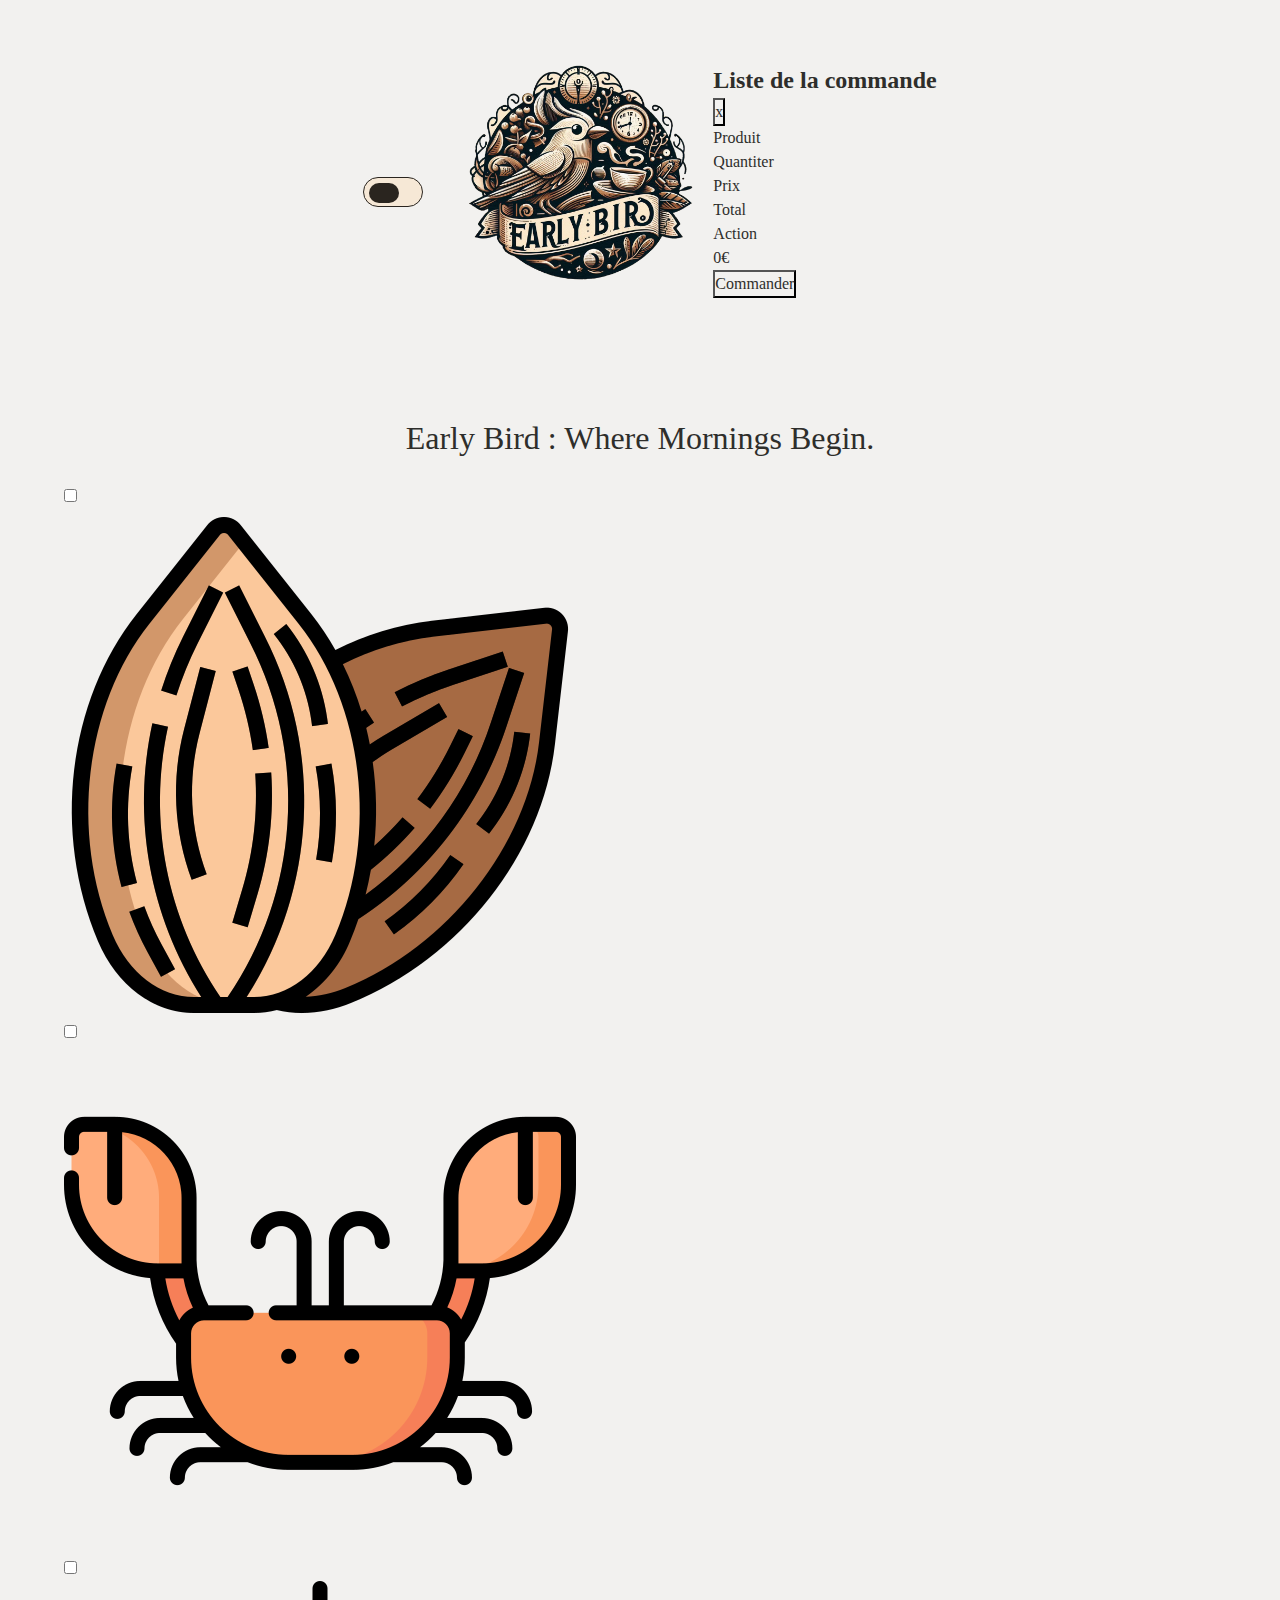
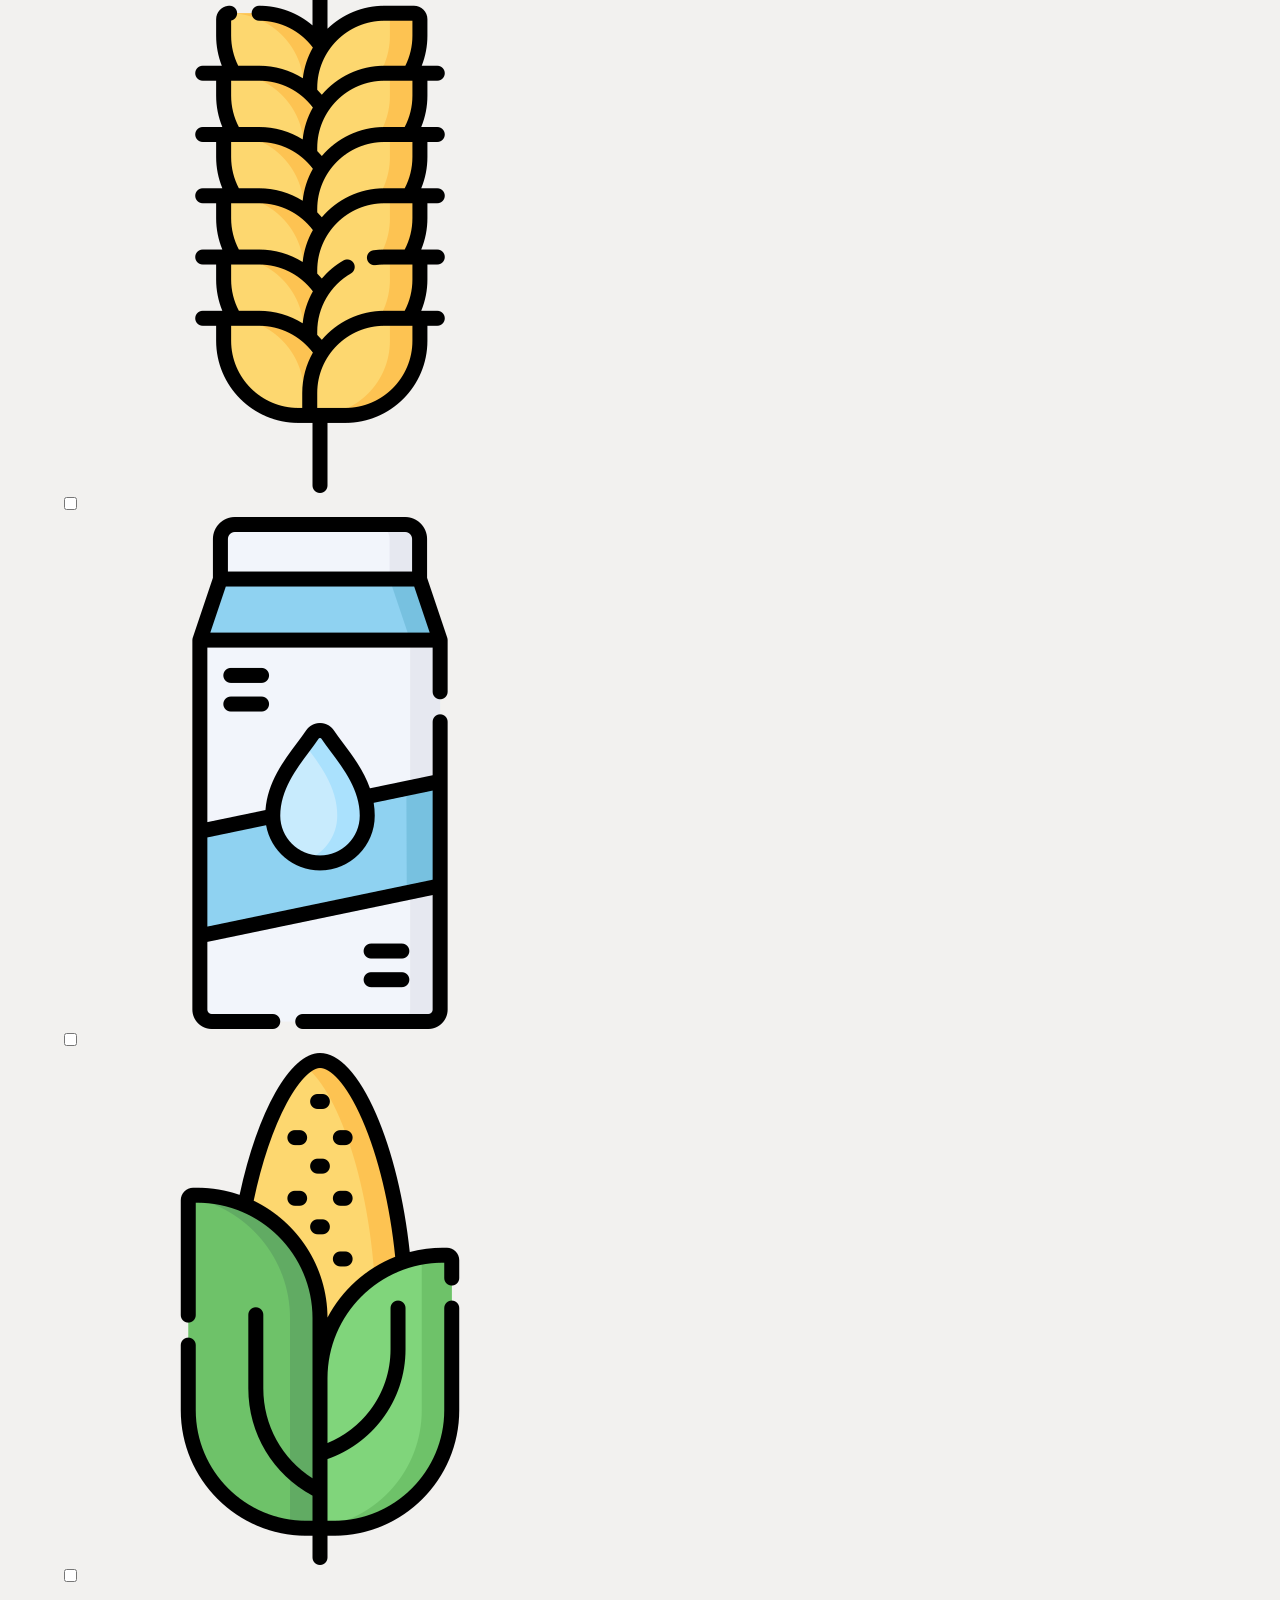
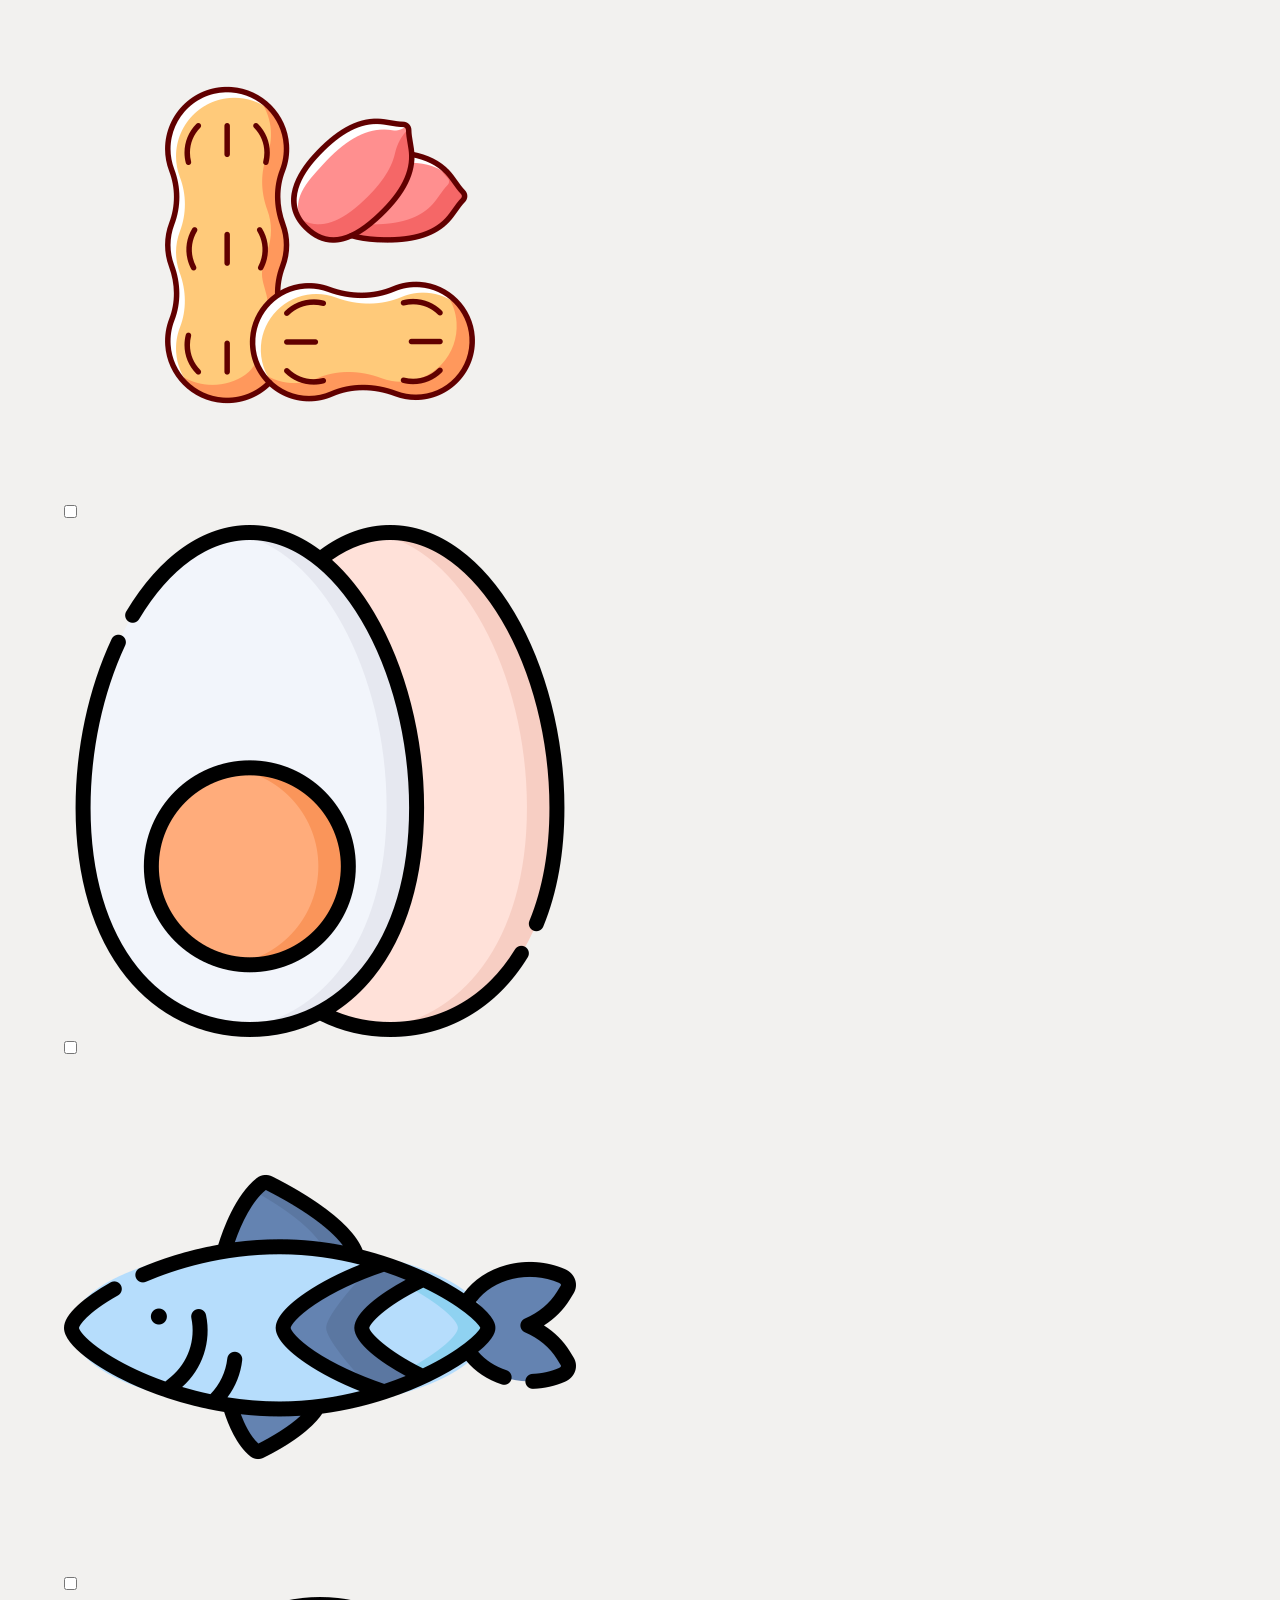
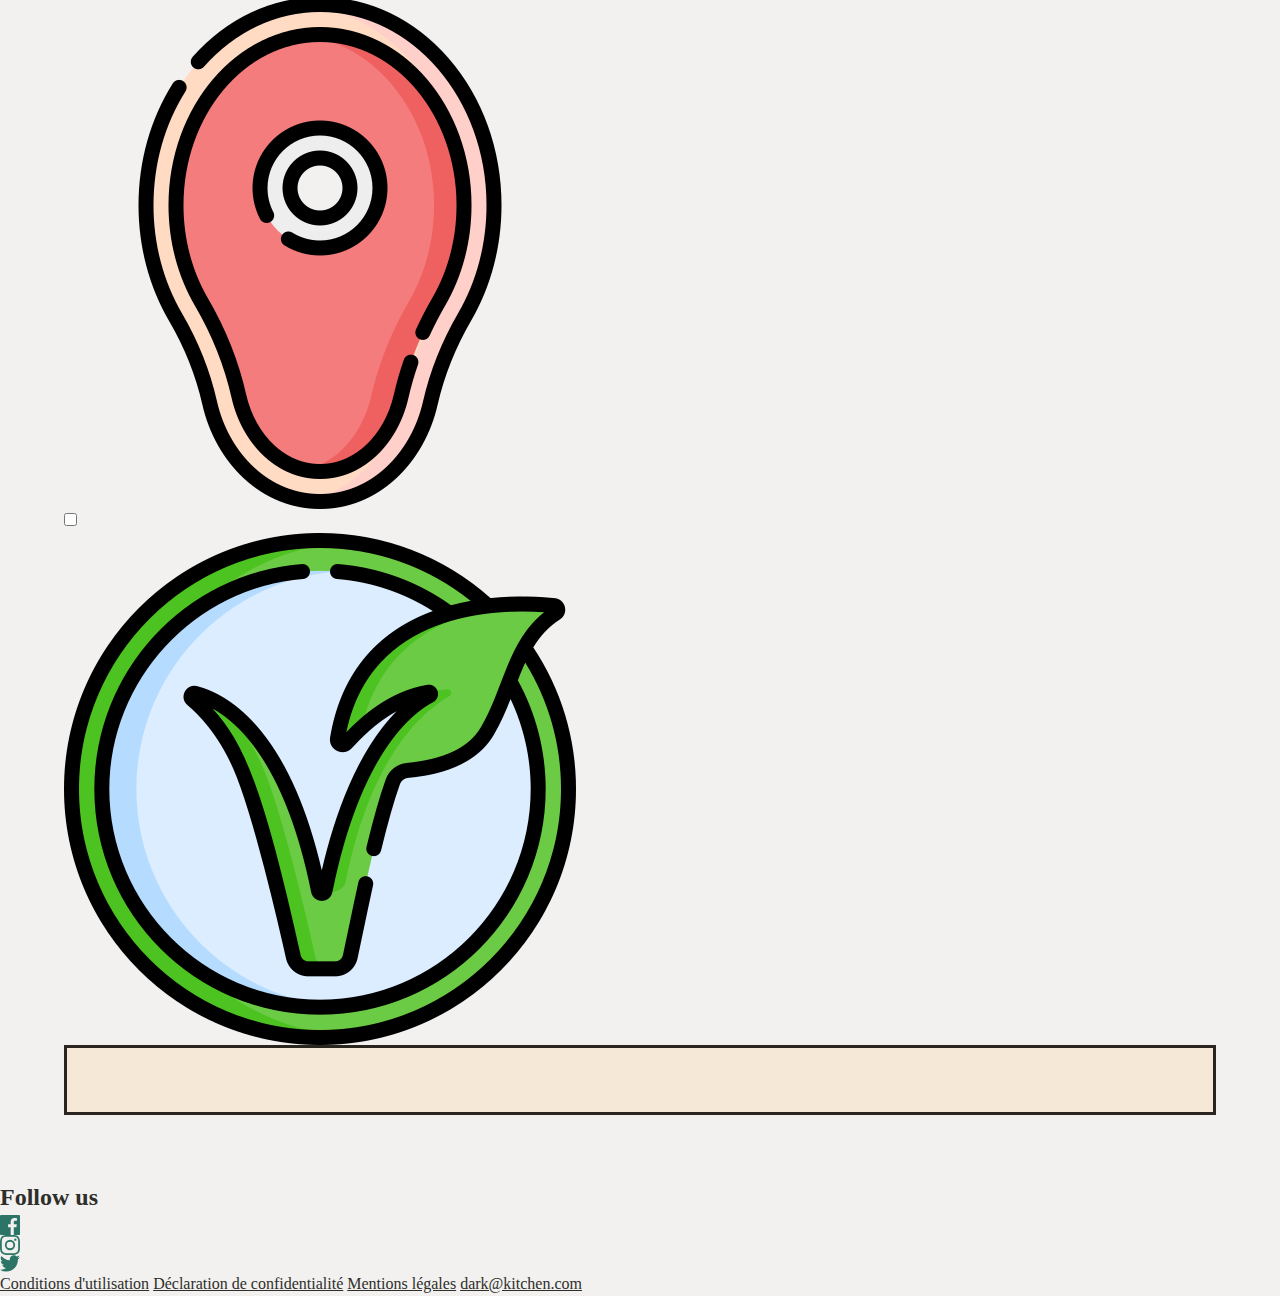
==== index.html @ 713ad01c "correction label" ====
<!DOCTYPE html>
<html>
<head>
    <meta charset="UTF-8" />
    <meta name="viewport" content="width=device-width, initial-scale=1.0">
    <link rel="stylesheet" href="assets/style.css">
    <link rel="stylesheet" href="switch.css">
    <title>Early Bird - Where Mornings Begin.</title>
</head>
<body>
    <header class="mode">
        <section>
            <input type="checkbox" id="switchMode" />
            <label for="switchMode"></label>
        </section>
        <img src="assets/pictures/header.png" alt="logo" class="logo mode">

        <nav class="mode">

        </nav>
        <div class="mode" id="shoppingcart">
            <!-- the DOM is here-->
        </div>
    </header>
    <main class="mode">
        <h1>Early Bird : Where Mornings Begin.</h1><!--définir où le placer-->
        <div class="mode" id="filters">
            <input type="checkbox" class="filter" id="1">
            <label for="1"><img src="assets/pictures/allergen/amande.png" alt=""></label>
            <input type="checkbox" class="filter" id="2">
            <label for="2"><img src="assets/pictures/allergen/crabe.png" alt=""></label>
            <input type="checkbox" class="filter" id="3">
            <label for="3"><img src="assets/pictures/allergen/du-ble.png" alt=""></label>
            <input type="checkbox" class="filter" id="4">
            <label for="4"><img src="assets/pictures/allergen/lait.png" alt=""></label>
            <input type="checkbox" class="filter" id="5">
            <label for="5"><img src="assets/pictures/allergen/mais.png" alt=""></label>
            <input type="checkbox" class="filter" id="6">
            <label for="6"><img src="assets/pictures/allergen/noyau.png" alt=""></label>
            <input type="checkbox" class="filter" id="7">
            <label for="7"><img src="assets/pictures/allergen/oeuf.png" alt=""></label>
            <input type="checkbox" class="filter" id="8">
            <label for="8"><img src="assets/pictures/allergen/poisson.png" alt=""></label>
            <input type="checkbox" class="filter" id="9">
            <label for="9"><img src="assets/pictures/eating/du-boeuf.png" alt=""></label>
            <input type="checkbox" class="filter" id="10">
            <label for="10"><img src="assets/pictures/eating/vegetarien.png" alt=""></label>
        </div>
        <section class="mode" id="cards">
            <!-- the DOM is here-->
        </section>
    </main>
    <footer class="mode">
        <div class="mode followus">
            <h2>Follow us</h2>
            <img src="assets/pictures/icons/icon-facebook.svg" class="mode" alt="icon-facebook">
            <img src="assets/pictures/icons/icon-instagram.svg" class="mode" alt="icon-instagram">
            <img src="assets/pictures/icons/icon-twitter.svg" class="mode" alt="icon-twitter">
        </div>
        <div class="mode legal">
            <a href="#" class="mode">Conditions d'utilisation</a>
            <a href="#" class="mode">Déclaration de confidentialité</a>
            <a href="#" class="mode">Mentions légales</a>
            <a href="#" class="mode">dark@kitchen.com</a>
        </div>
        
    </footer>
    <script src="assets/script/script.js"></script>
</body>
</html>
---- assets/style.css ----
@charset "UTF-8";
body .Light {
  background-color: #F2F1EF;
  color: #2e2e2b;
}

body .Dark {
  background-color: #2e2e2b;
  color: #F2F1EF;
}

/*
  1. Use a more-intuitive box-sizing model.
*/
*, *::before, *::after {
  box-sizing: border-box;
}

/*
  2. Remove default margin
*/
* {
  margin: 0;
}

/*
  Typographic tweaks!
  3. Add accessible line-height
  4. Improve text rendering
*/
body {
  line-height: 1.5;
  -webkit-font-smoothing: antialiased;
}

/*
  5. Improve media defaults
*/
img, picture, video, canvas, svg {
  display: block;
  max-width: 100%;
}

/*
  6. Remove built-in form typography styles
*/
input, button, textarea, select {
  font: inherit;
}

/*
  7. Avoid text overflows
*/
p, h1, h2, h3, h4, h5, h6 {
  overflow-wrap: break-word;
}

/*
  8. Create a root stacking context
*/
#root, #__next {
  isolation: isolate;
}

body {
  width: 100vw;
  display: flex;
  flex-direction: column;
}
@media only screen and (max-width: 600px) {
  body {
    grid-template-columns: 1fr;
  }
}
@media only screen and (min-width: 600px) {
  body {
    grid-template-columns: 1fr 1fr;
  }
}
body header {
  height: 40vh;
  display: flex;
  justify-content: center;
  align-items: center;
  padding: 5%;
}
body header .logo {
  height: 30vh;
}

main {
  padding: 5%;
}
main h1 {
  text-align: center;
  font-weight: 100;
  line-height: 1.8rem;
  margin-bottom: 2rem;
}
main #cards {
  padding: 2rem;
  display: flex;
  flex-direction: column;
  justify-content: center;
  align-items: center;
}
main #cards.Light {
  border: solid 3px #2a251f;
  background-color: #F6E8D6;
}
main #cards.Dark {
  border: solid 3px #F6E8D6;
  background-color: #2a251f;
}
main #cards .card {
  width: 20rem;
  height: 28.75rem;
  display: flex;
  margin-bottom: 5vh;
  flex-direction: column;
  border-radius: 10%;
  box-shadow: 0 0 10px rgba(0, 0, 0, 0.5);
}
main #cards .card .cardheader {
  border-radius: 10%;
}
main #cards .card .cardheader figure {
  width: 320px;
  height: 200px;
}
main #cards .card .cardheader figure img {
  width: 100%;
  height: 100%;
  -o-object-fit: cover;
     object-fit: cover;
  -o-object-position: center;
     object-position: center;
  border-top-left-radius: 10%;
  border-top-right-radius: 10%;
}
main #cards .card .cardmain {
  width: 100%;
  height: 40%;
  display: flex;
  flex-direction: column;
  justify-items: center;
  align-items: center;
  padding: 5%;
}
main #cards .card .cardmain .title {
  width: 80%;
  height: 40%;
  padding: 5px 0;
  font-size: 1.5rem;
}
main #cards .card .cardmain .allergen {
  width: 80%;
  padding: 5px 0;
  font-size: 1rem;
  display: flex;
  justify-content: space-around;
  align-items: center;
}
main #cards .card .cardmain .allergen img {
  height: 2rem;
}
main #cards .card .cardmain .diet {
  width: 80%;
  height: 45%;
  padding: 5px 0;
  font-size: 1rem;
}
main #cards .card .cardfooter {
  width: 100%;
  height: 10%;
  display: flex;
  flex-direction: row;
  justify-content: space-around;
  align-items: center;
}
main #cards .card .cardfooter button {
  padding: 0.5rem 5rem;
}
main #cards .card .cardfooter .price {
  font-size: 2rem;
}
main #cards .card .cardfooter .price:after {
  content: "€";
  margin-left: 0.5rem;
}/*# sourceMappingURL=style.css.map */
---- switch.css ----
* {
  margin: 0;
  padding: 0;
}

section {
  padding: 20px;
}
section input[type=checkbox] {
  height: 0;
  width: 0;
  visibility: hidden;
  border: 1px solid #c0c0c0;
}
section label {
  cursor: pointer;
  width: 60px;
  height: 30px;
  background-color: #F6E8D6;
  display: block;
  border-radius: 100px;
  position: relative;
  border: 1px solid #2a251f;
}
section label:after {
  content: "";
  position: absolute;
  top: 5px;
  left: 5px;
  width: 30px;
  height: 20px;
  background-color: #2a251f;
  border-radius: 90px;
  transition: 0.3s;
}
section input:checked + label {
  background-color: #2a251f;
  transition: background-color 0.8s;
}
section input:checked + label:after {
  left: calc(100% - 5px);
  transform: translateX(-100%);
  background-color: #F6E8D6;
  transition: background-color 0.8s;
}
section label:active:after {
  width: 50px;
}/*# sourceMappingURL=switch.css.map */
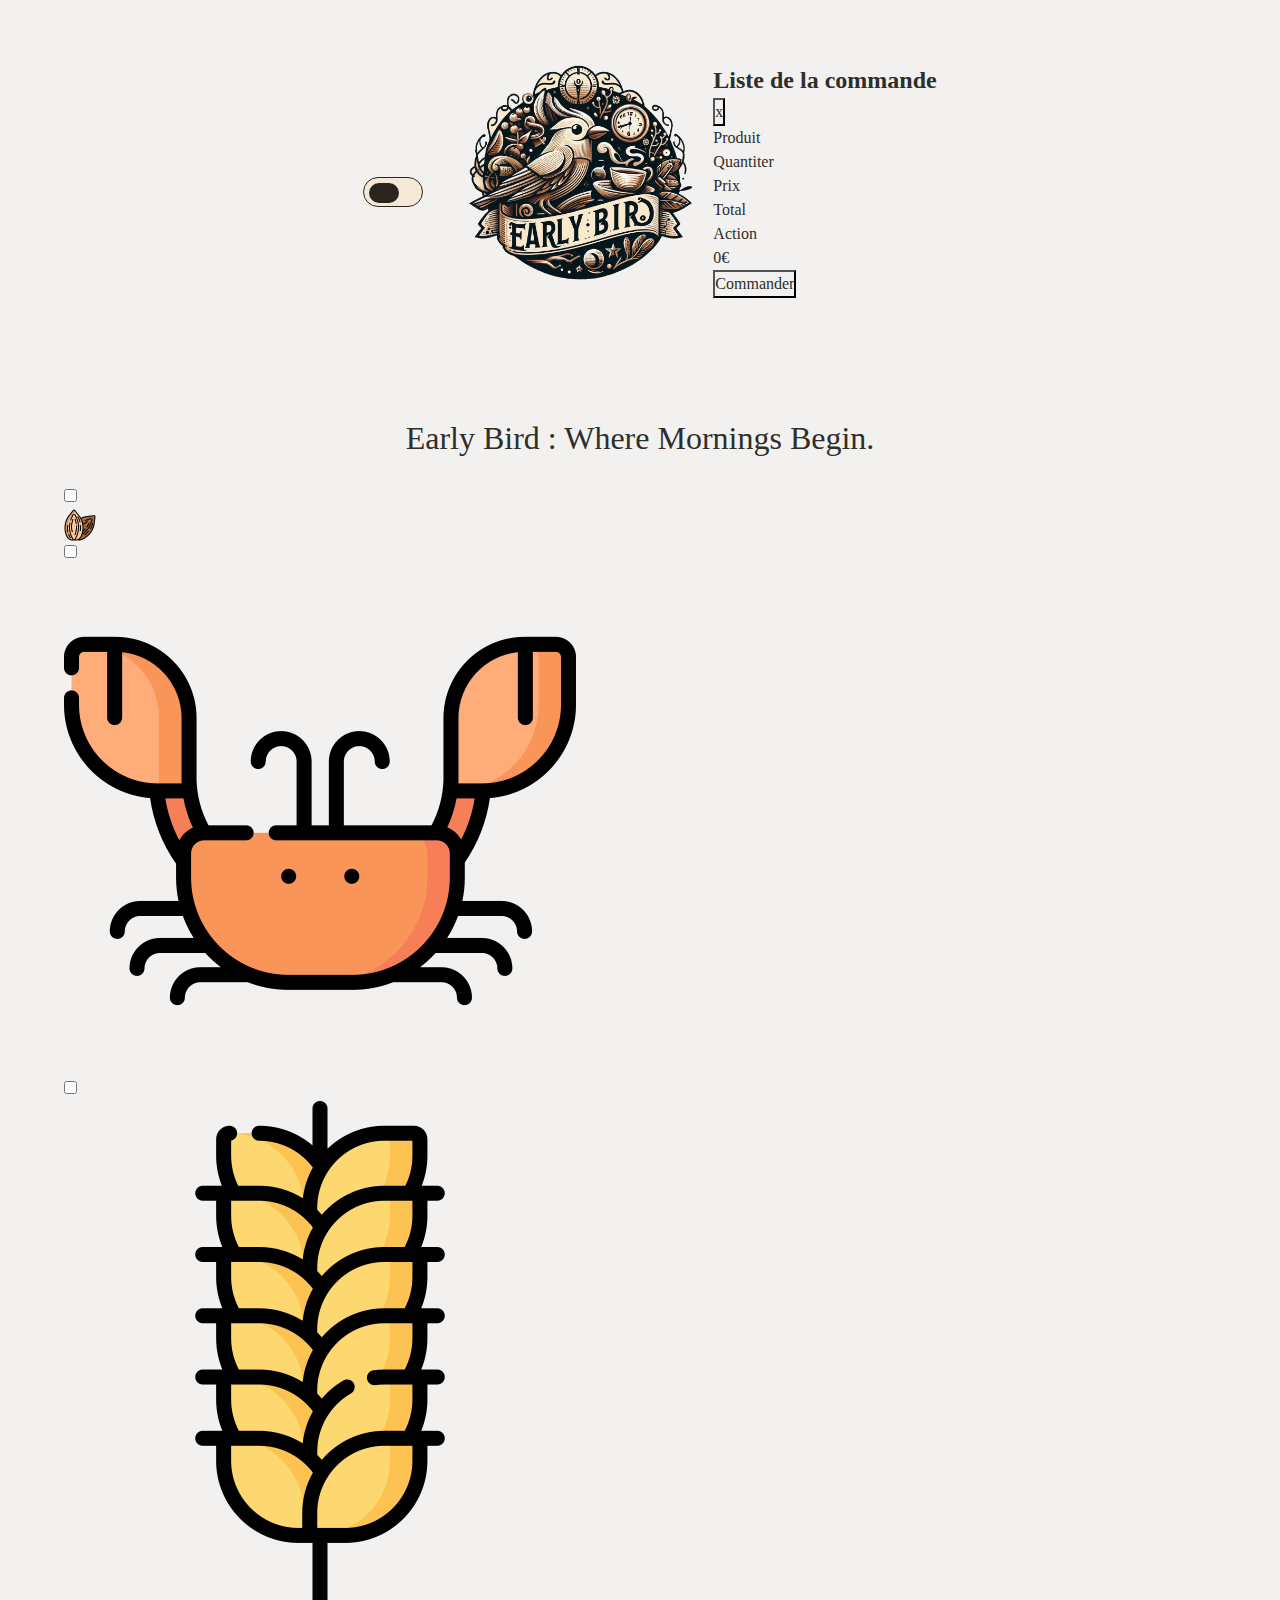
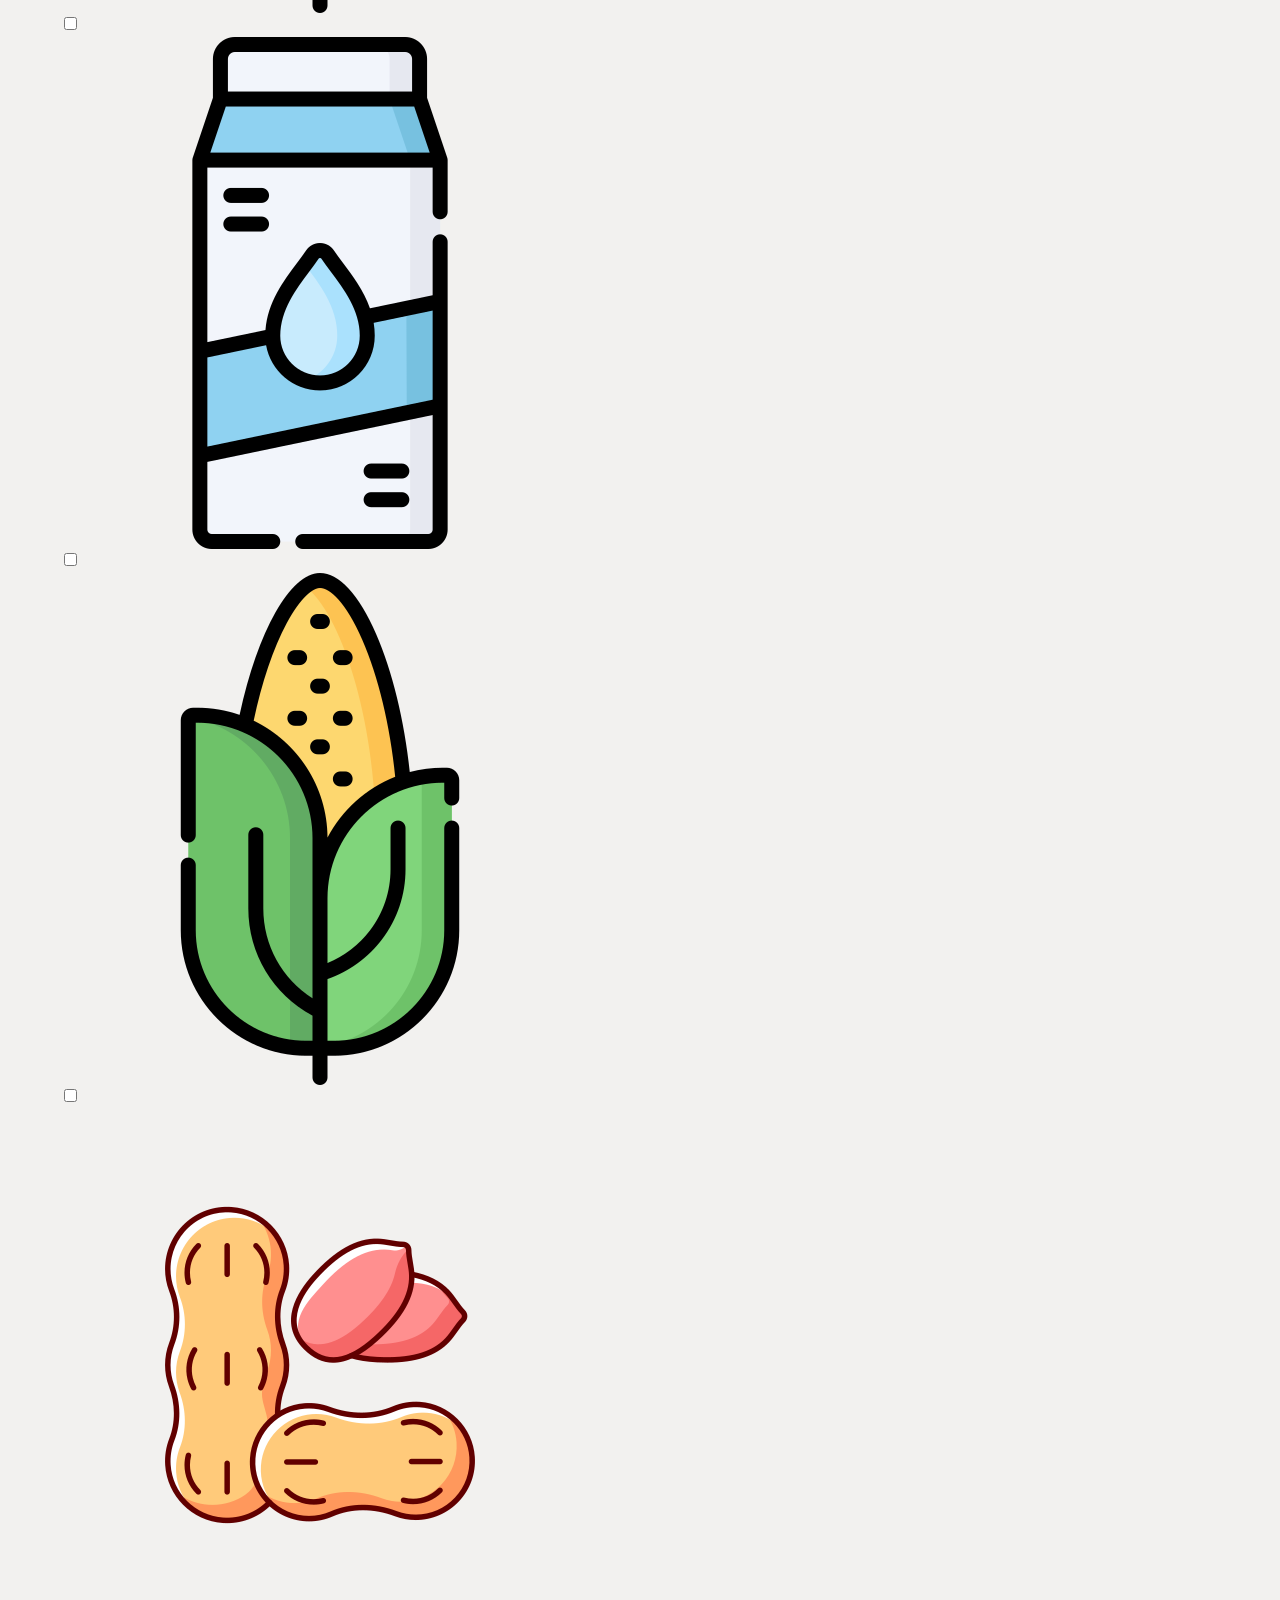
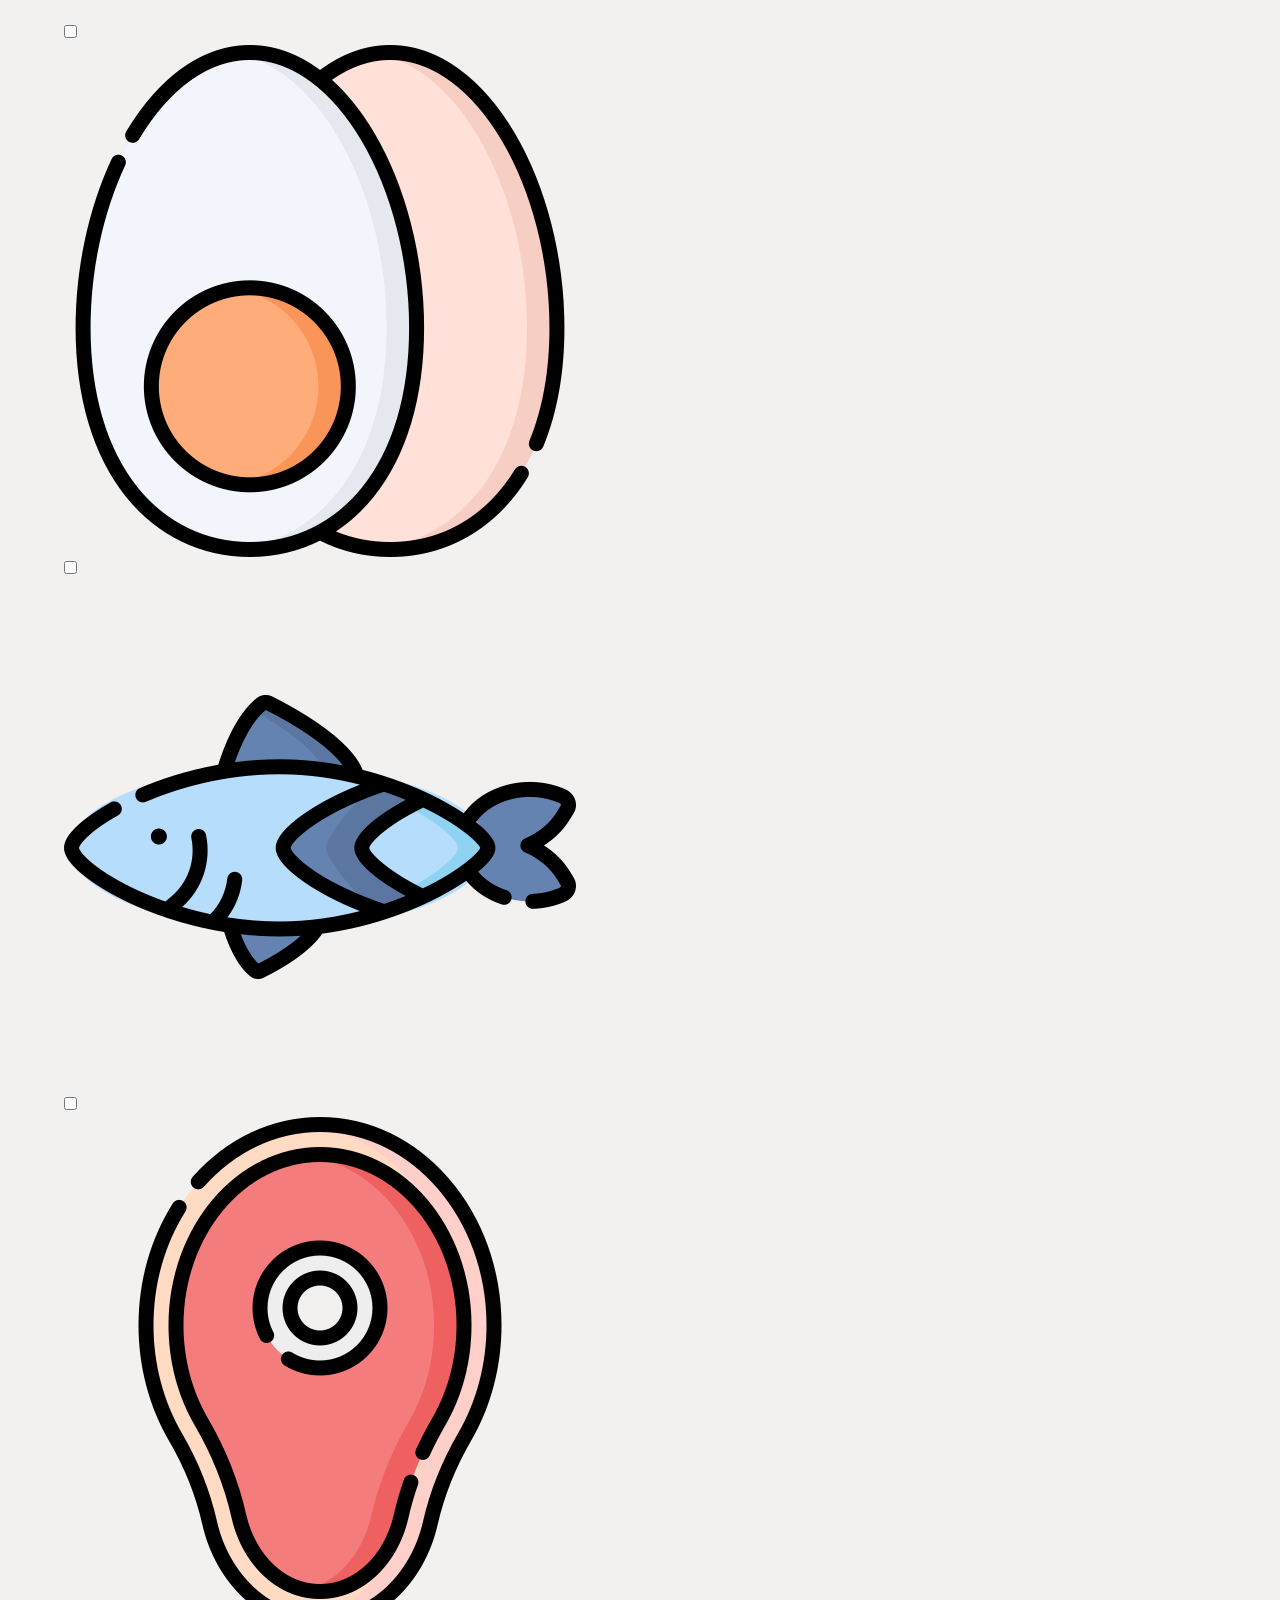
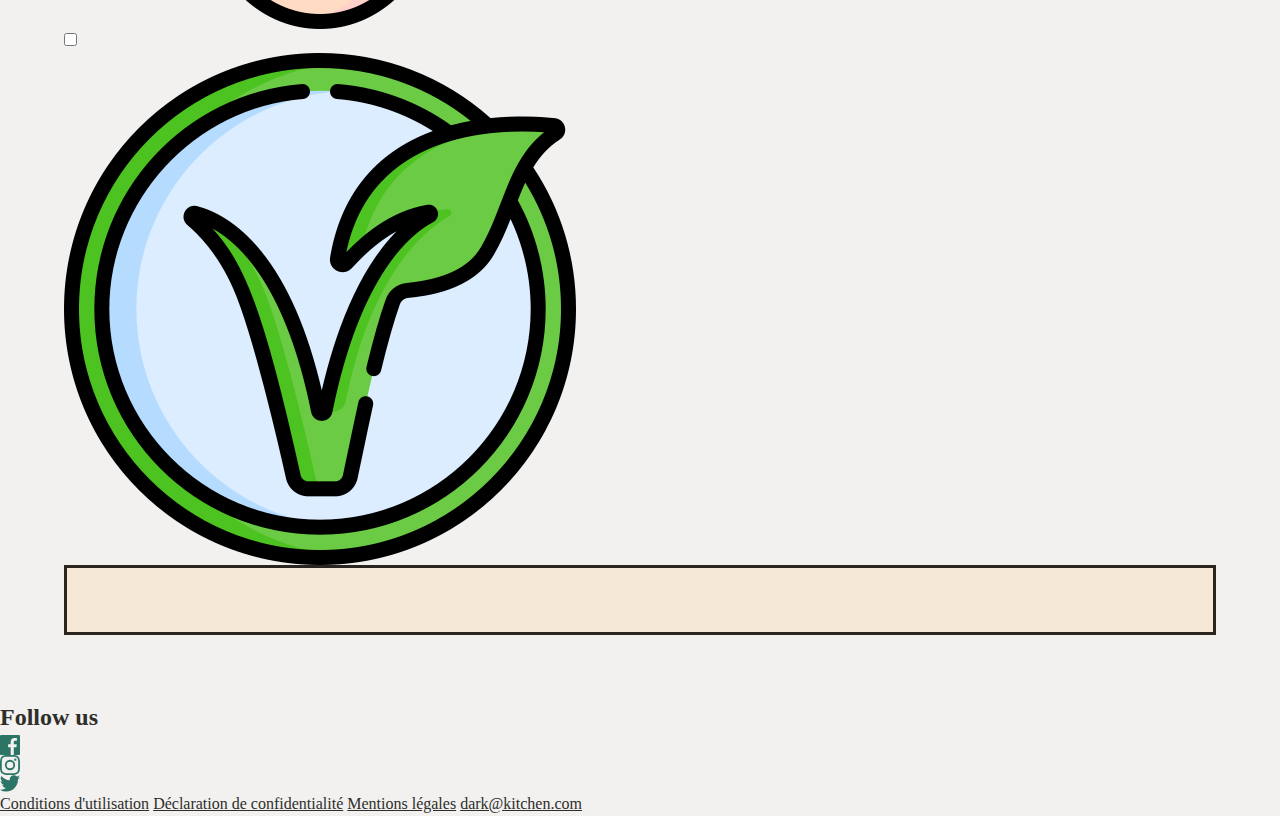
==== commit 4f06fccd: "fix labels" ====
--- a/index.html
+++ b/index.html
@@ -28,23 +28,23 @@
             <input type="checkbox" class="filter" id="1">
             <label for="1"><img src="assets/pictures/allergen/amande.png" alt=""></label>
             <input type="checkbox" class="filter" id="2">
-            <label for="2"><img src="assets/pictures/allergen/crabe.png" alt=""></label>
+            <label for="2"></label><img src="assets/pictures/allergen/crabe.png" alt="">
             <input type="checkbox" class="filter" id="3">
-            <label for="3"><img src="assets/pictures/allergen/du-ble.png" alt=""></label>
+            <label for="3"></label><img src="assets/pictures/allergen/du-ble.png" alt="">
             <input type="checkbox" class="filter" id="4">
-            <label for="4"><img src="assets/pictures/allergen/lait.png" alt=""></label>
+            <label for="4"></label><img src="assets/pictures/allergen/lait.png" alt="">
             <input type="checkbox" class="filter" id="5">
-            <label for="5"><img src="assets/pictures/allergen/mais.png" alt=""></label>
+            <label for="5"></label><img src="assets/pictures/allergen/mais.png" alt="">
             <input type="checkbox" class="filter" id="6">
-            <label for="6"><img src="assets/pictures/allergen/noyau.png" alt=""></label>
+            <label for="6"></label><img src="assets/pictures/allergen/noyau.png" alt="">
             <input type="checkbox" class="filter" id="7">
-            <label for="7"><img src="assets/pictures/allergen/oeuf.png" alt=""></label>
+            <label for="7"></label><img src="assets/pictures/allergen/oeuf.png" alt="">
             <input type="checkbox" class="filter" id="8">
-            <label for="8"><img src="assets/pictures/allergen/poisson.png" alt=""></label>
+            <label for="8"></label><img src="assets/pictures/allergen/poisson.png" alt="">
             <input type="checkbox" class="filter" id="9">
-            <label for="9"><img src="assets/pictures/eating/du-boeuf.png" alt=""></label>
+            <label for="9"></label><img src="assets/pictures/eating/du-boeuf.png" alt="">
             <input type="checkbox" class="filter" id="10">
-            <label for="10"><img src="assets/pictures/eating/vegetarien.png" alt=""></label>
+            <label for="10"></label><img src="assets/pictures/eating/vegetarien.png" alt="">
         </div>
         <section class="mode" id="cards">
             <!-- the DOM is here-->
--- a/assets/style.css
+++ b/assets/style.css
@@ -97,6 +97,9 @@
   line-height: 1.8rem;
   margin-bottom: 2rem;
 }
+main label img {
+  height: 2rem;
+}
 main #cards {
   padding: 2rem;
   display: flex;
@@ -166,9 +169,15 @@
 }
 main #cards .card .cardmain .diet {
   width: 80%;
-  height: 45%;
   padding: 5px 0;
   font-size: 1rem;
+  display: flex;
+  justify-content: space-around;
+  align-items: center;
+  margin-top: 0.5rem;
+}
+main #cards .card .cardmain .diet img {
+  height: 2rem;
 }
 main #cards .card .cardfooter {
   width: 100%;
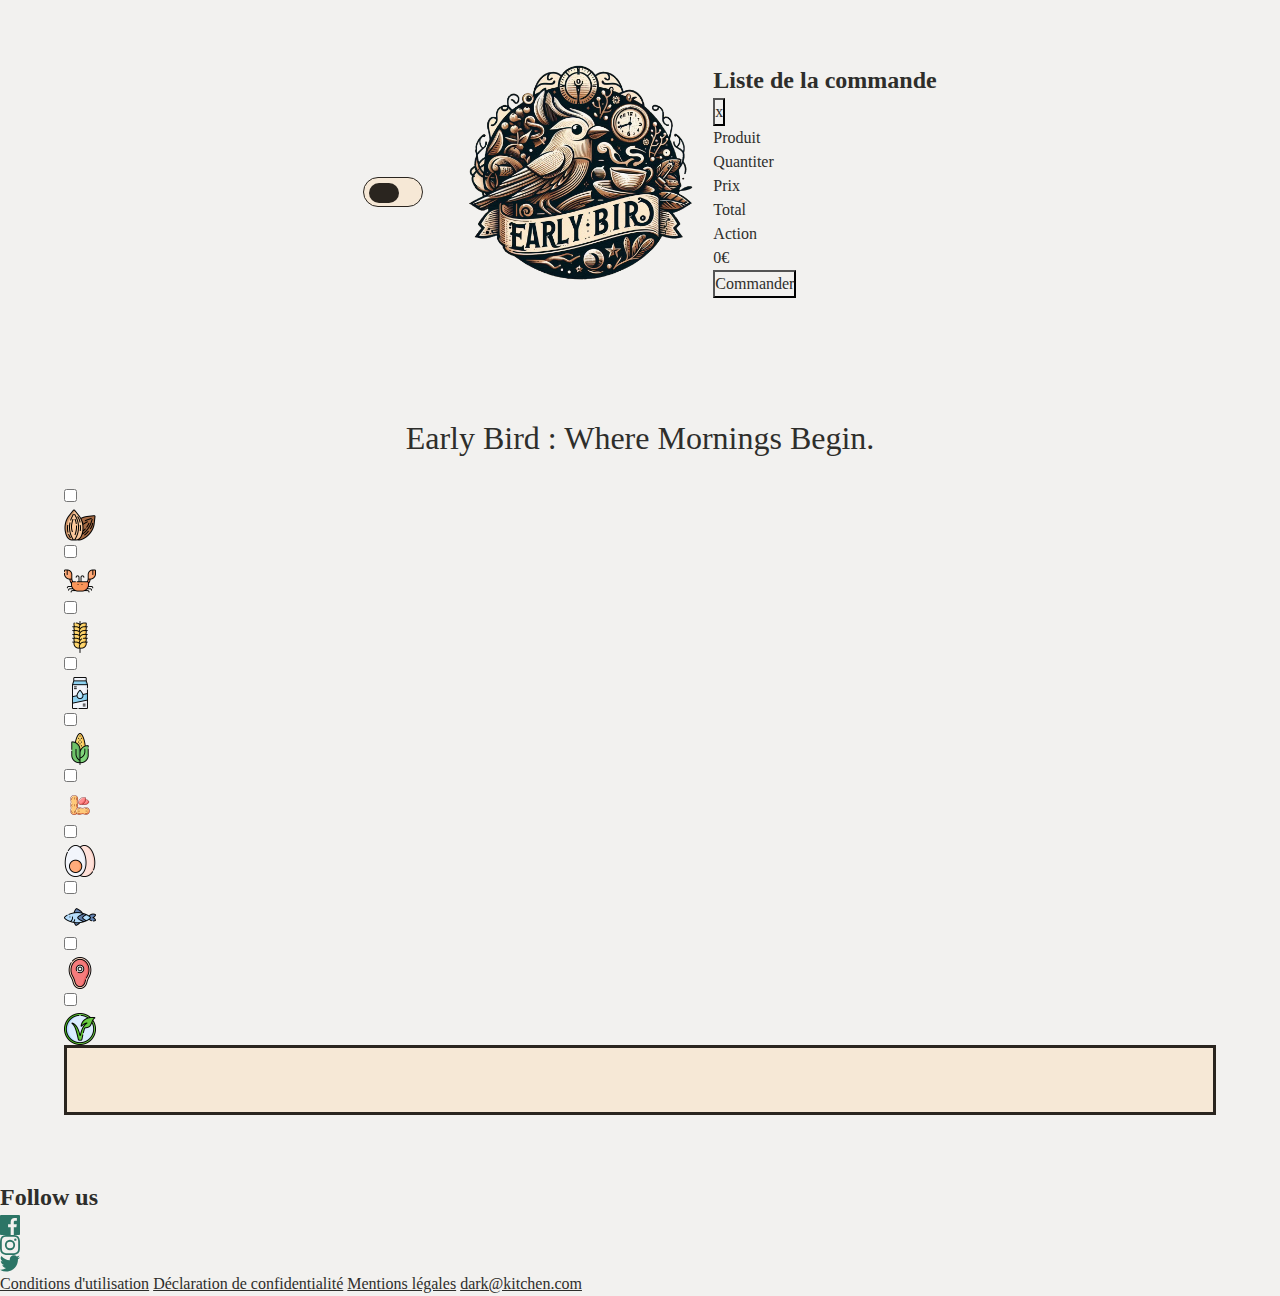
==== commit 5573c55d: "Merge branch 'dev' of github.com:ludoviclacroix82/Dark_kitchen into dev" ====
--- a/index.html
+++ b/index.html
@@ -28,23 +28,23 @@
             <input type="checkbox" class="filter" id="1">
             <label for="1"><img src="assets/pictures/allergen/amande.png" alt=""></label>
             <input type="checkbox" class="filter" id="2">
-            <label for="2"></label><img src="assets/pictures/allergen/crabe.png" alt="">
+            <label for="2"><img src="assets/pictures/allergen/crabe.png" alt=""></label>
             <input type="checkbox" class="filter" id="3">
-            <label for="3"></label><img src="assets/pictures/allergen/du-ble.png" alt="">
+            <label for="3"><img src="assets/pictures/allergen/du-ble.png" alt=""></label>
             <input type="checkbox" class="filter" id="4">
-            <label for="4"></label><img src="assets/pictures/allergen/lait.png" alt="">
+            <label for="4"><img src="assets/pictures/allergen/lait.png" alt=""></label>
             <input type="checkbox" class="filter" id="5">
-            <label for="5"></label><img src="assets/pictures/allergen/mais.png" alt="">
+            <label for="5"><img src="assets/pictures/allergen/mais.png" alt=""></label>
             <input type="checkbox" class="filter" id="6">
-            <label for="6"></label><img src="assets/pictures/allergen/noyau.png" alt="">
+            <label for="6"><img src="assets/pictures/allergen/noyau.png" alt=""></label>
             <input type="checkbox" class="filter" id="7">
-            <label for="7"></label><img src="assets/pictures/allergen/oeuf.png" alt="">
+            <label for="7"><img src="assets/pictures/allergen/oeuf.png" alt=""></label>
             <input type="checkbox" class="filter" id="8">
-            <label for="8"></label><img src="assets/pictures/allergen/poisson.png" alt="">
+            <label for="8"><img src="assets/pictures/allergen/poisson.png" alt=""></label>
             <input type="checkbox" class="filter" id="9">
-            <label for="9"></label><img src="assets/pictures/eating/du-boeuf.png" alt="">
+            <label for="9"><img src="assets/pictures/eating/du-boeuf.png" alt=""></label>
             <input type="checkbox" class="filter" id="10">
-            <label for="10"></label><img src="assets/pictures/eating/vegetarien.png" alt="">
+            <label for="10"><img src="assets/pictures/eating/vegetarien.png" alt=""></label>
         </div>
         <section class="mode" id="cards">
             <!-- the DOM is here-->
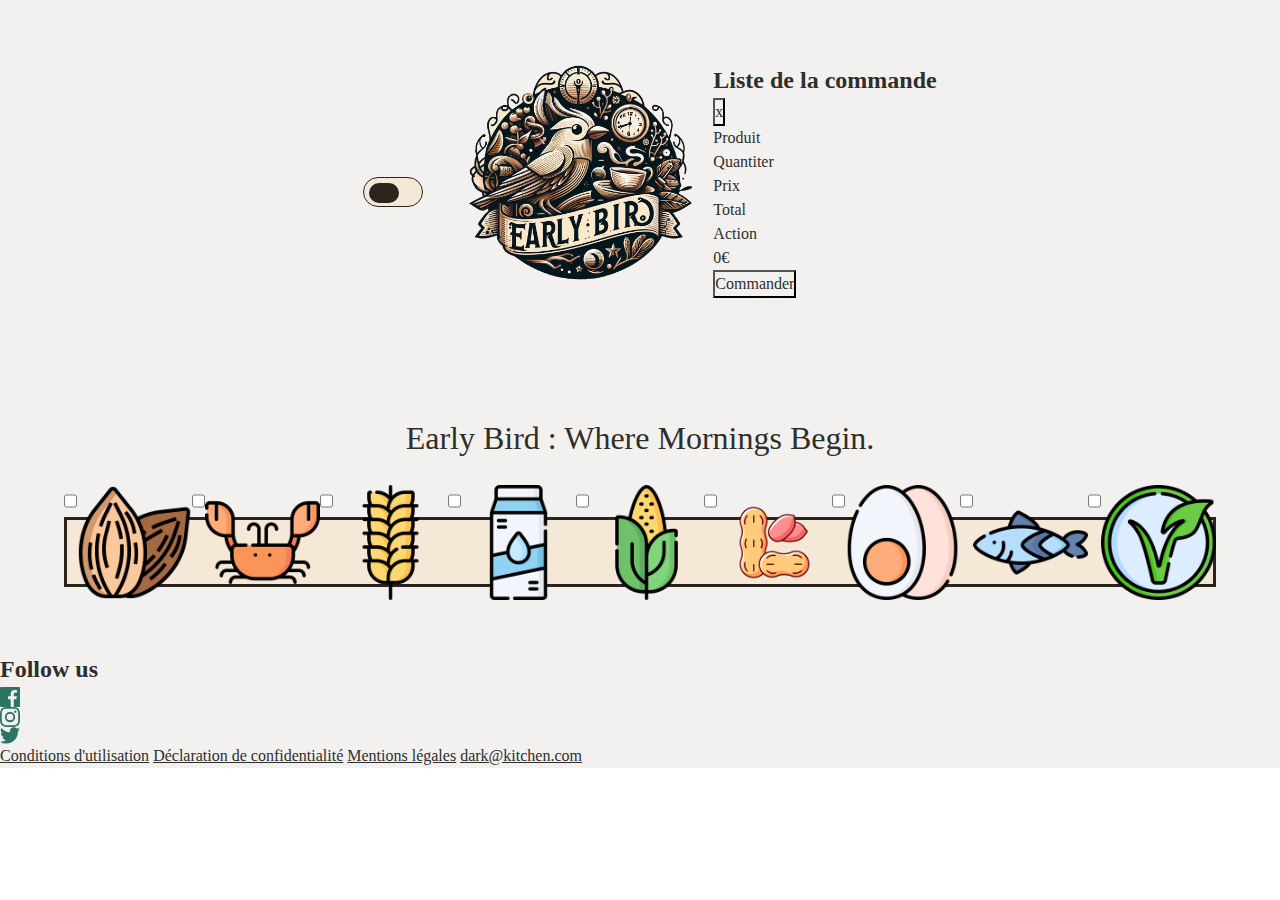
==== commit 12e199e3: "supp omnivore" ====
--- a/index.html
+++ b/index.html
@@ -41,8 +41,6 @@
             <label for="7"><img src="assets/pictures/allergen/oeuf.png" alt=""></label>
             <input type="checkbox" class="filter" id="8">
             <label for="8"><img src="assets/pictures/allergen/poisson.png" alt=""></label>
-            <input type="checkbox" class="filter" id="9">
-            <label for="9"><img src="assets/pictures/eating/du-boeuf.png" alt=""></label>
             <input type="checkbox" class="filter" id="10">
             <label for="10"><img src="assets/pictures/eating/vegetarien.png" alt=""></label>
         </div>
--- a/assets/style.css
+++ b/assets/style.css
@@ -97,7 +97,10 @@
   line-height: 1.8rem;
   margin-bottom: 2rem;
 }
-main label img {
+main #filters {
+  display: flex;
+}
+main #filters label {
   height: 2rem;
 }
 main #cards {
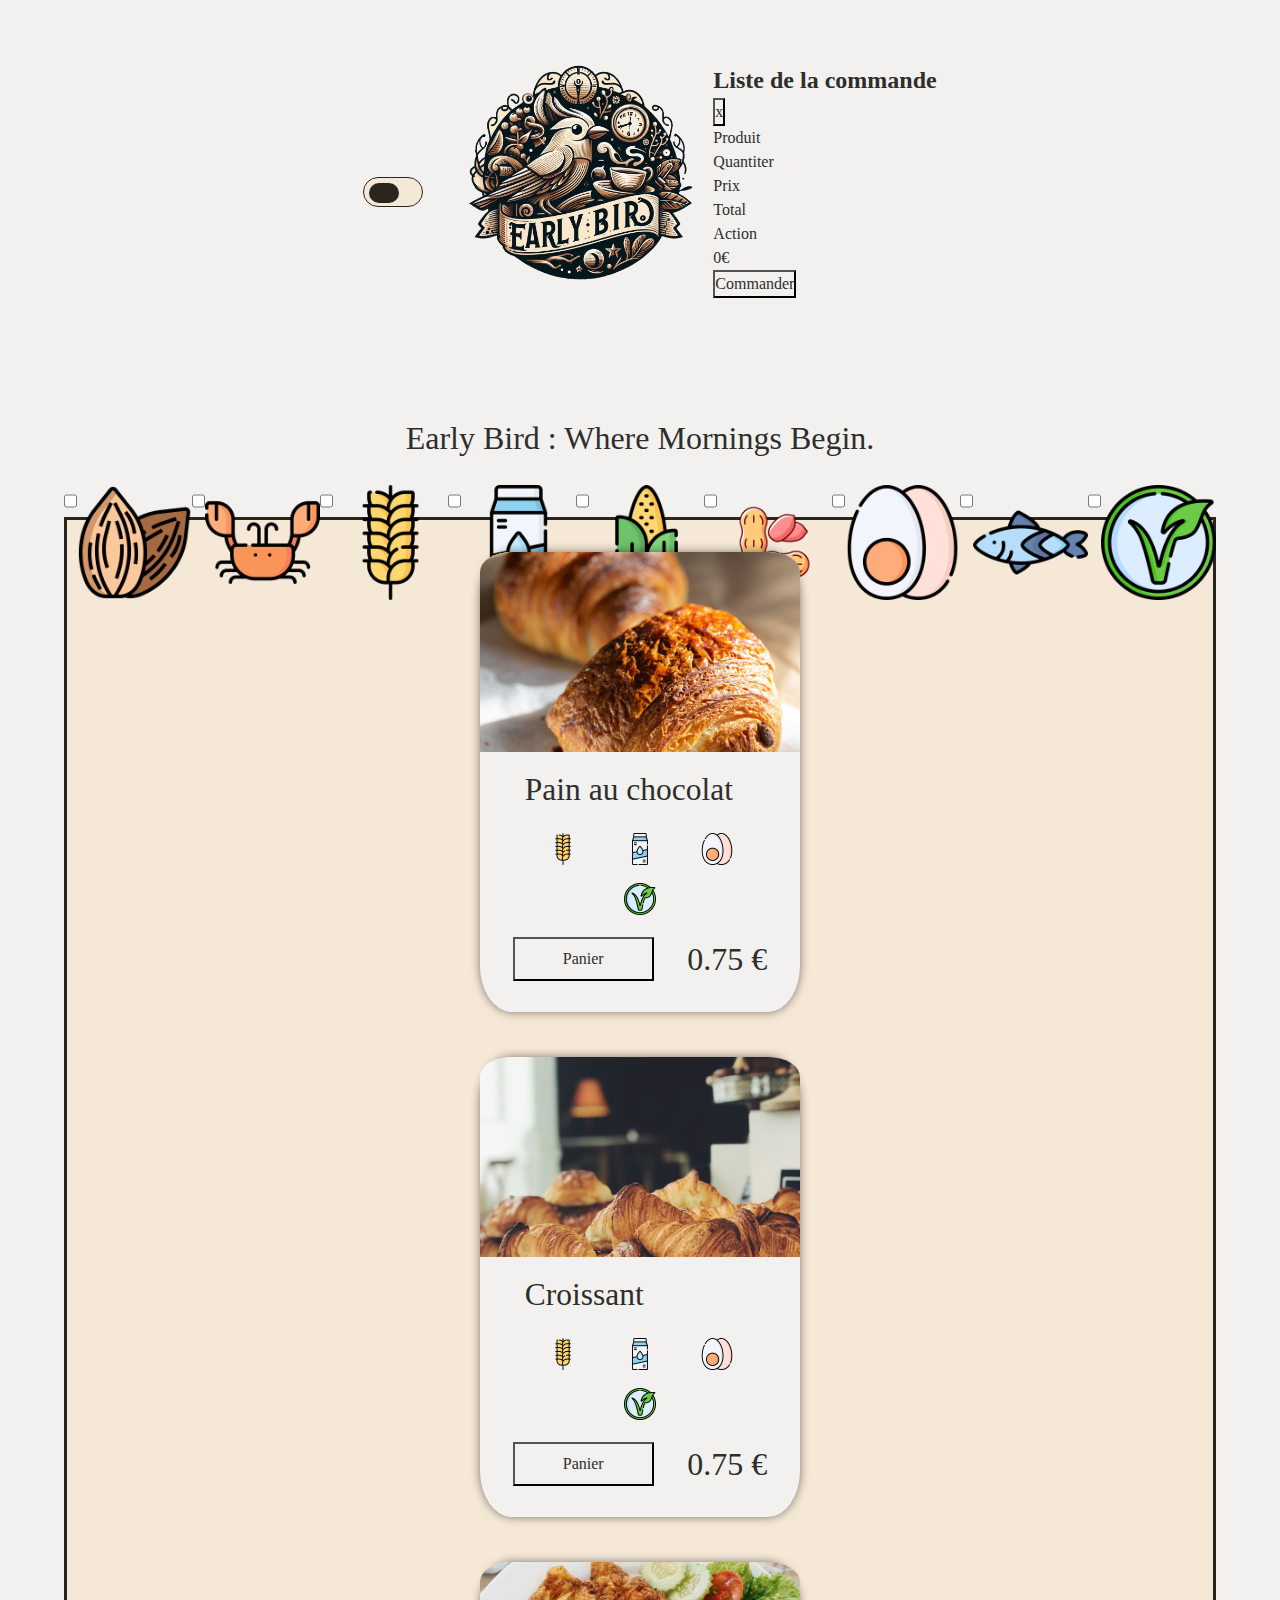
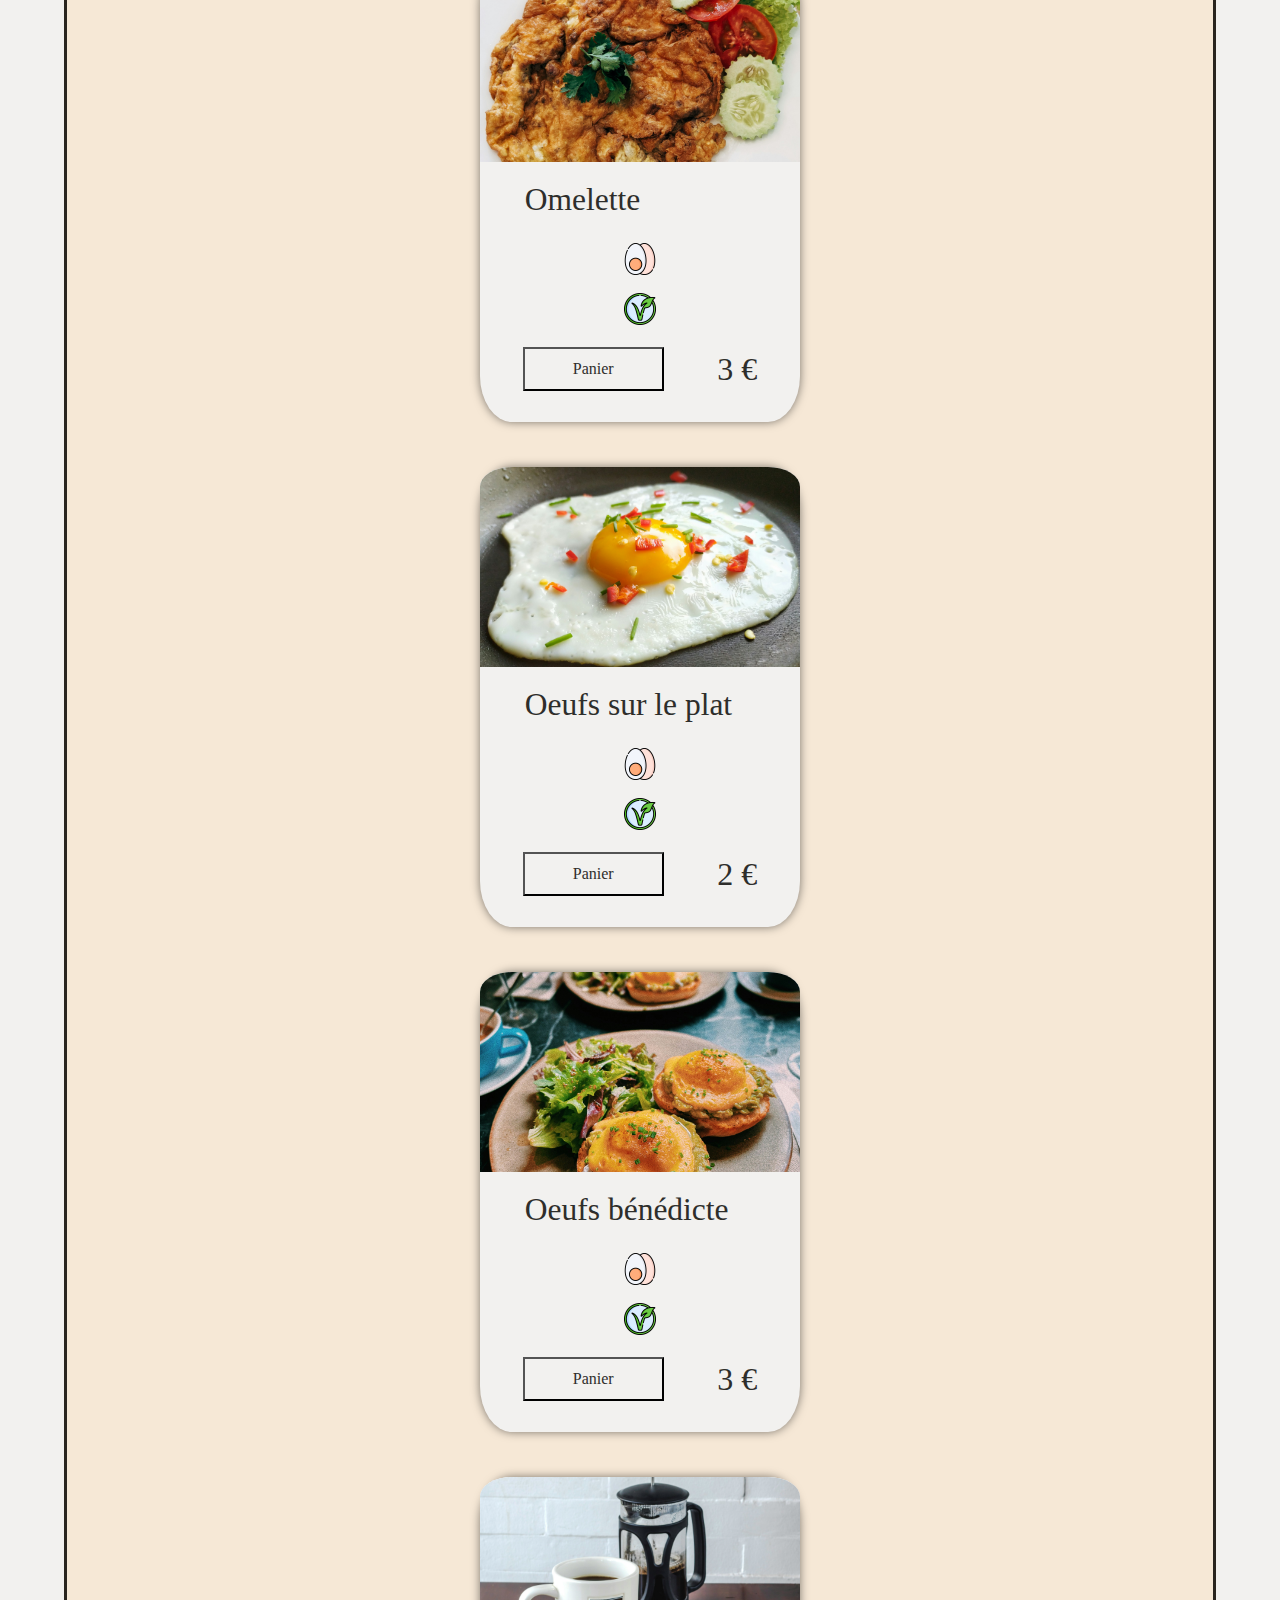
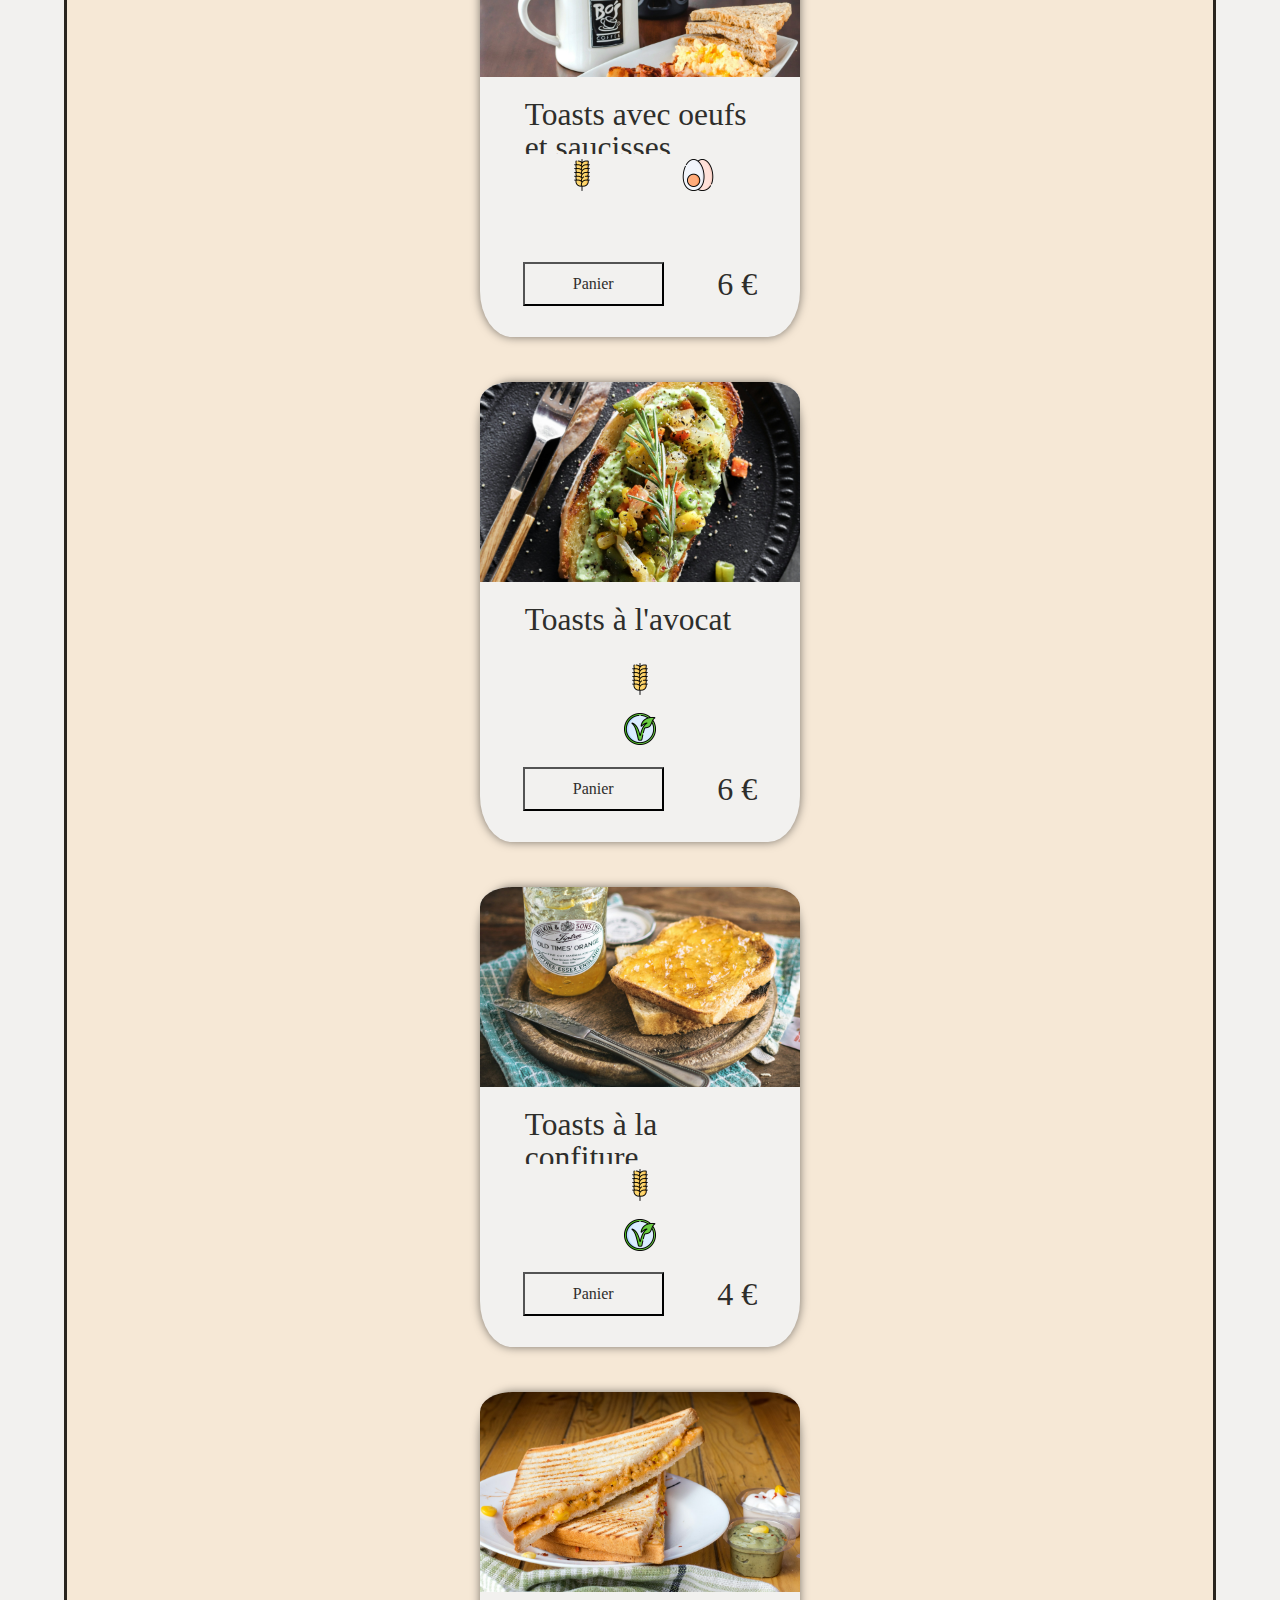
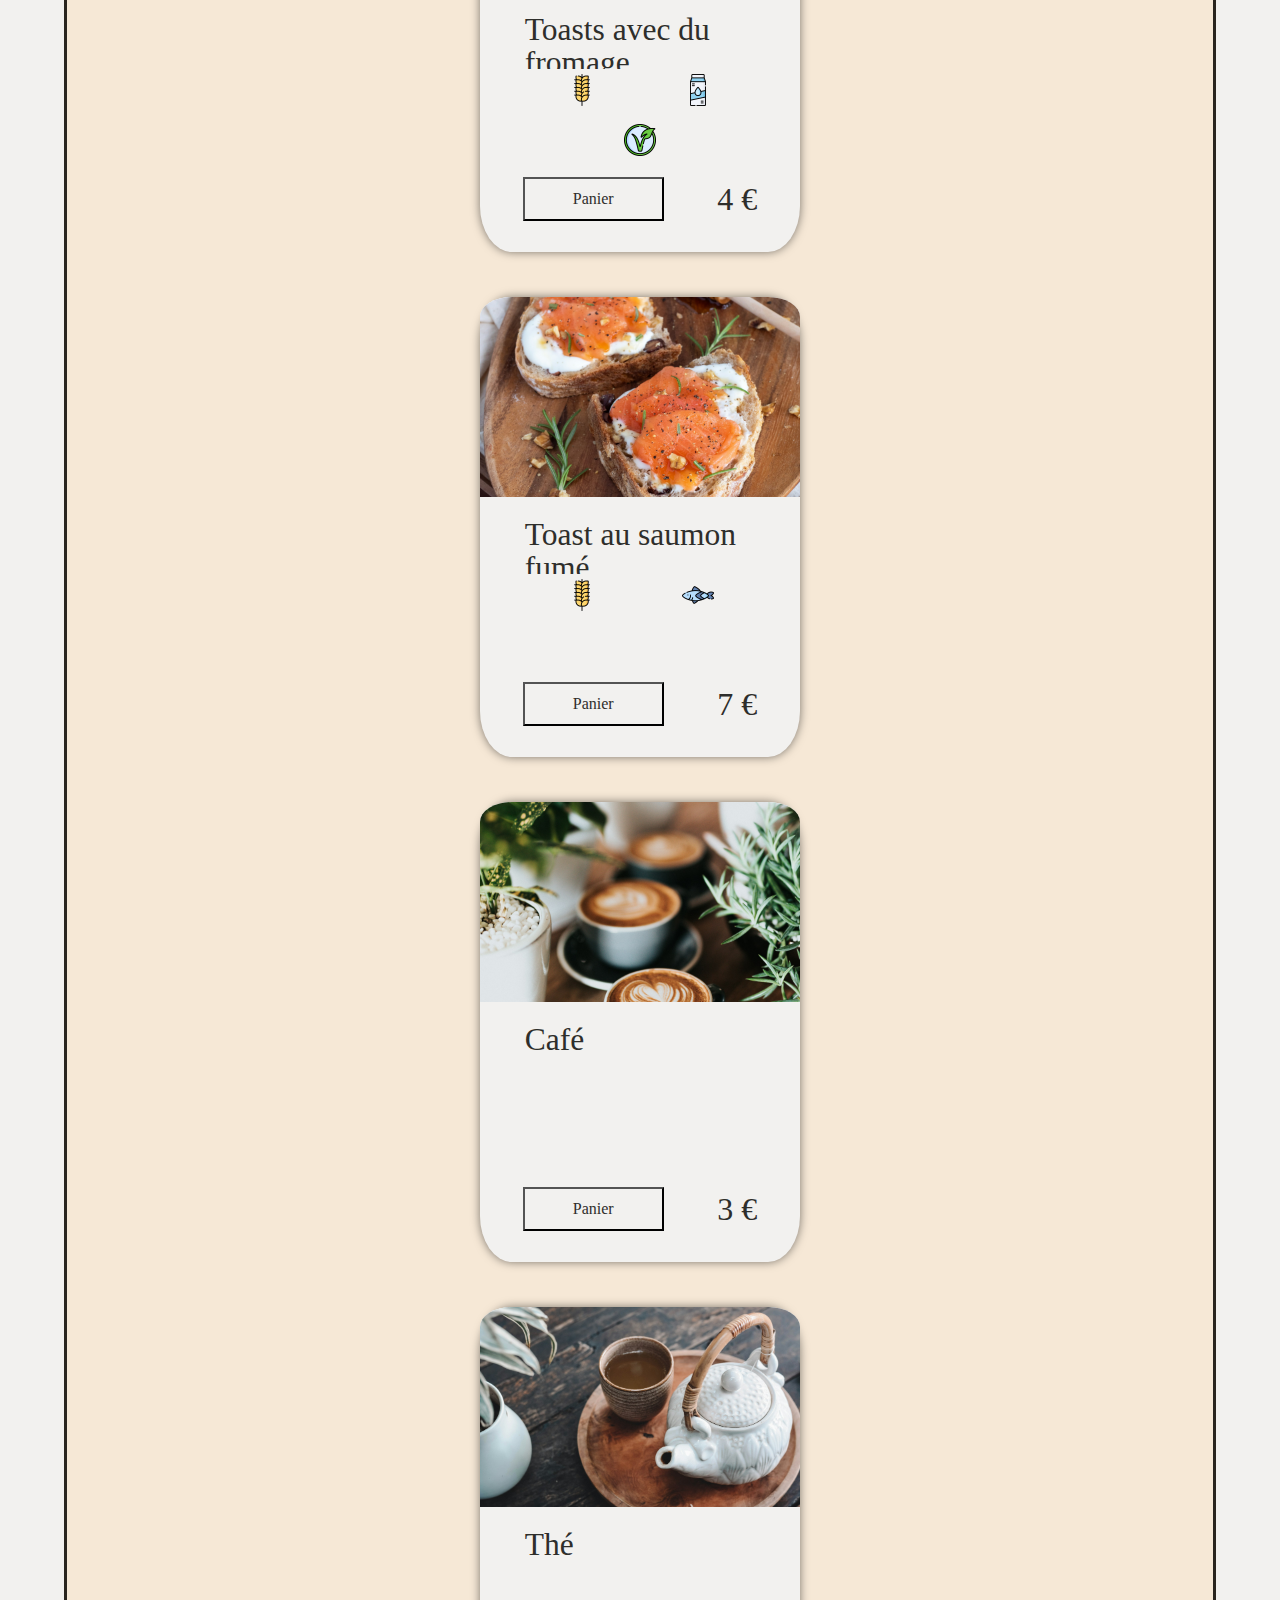
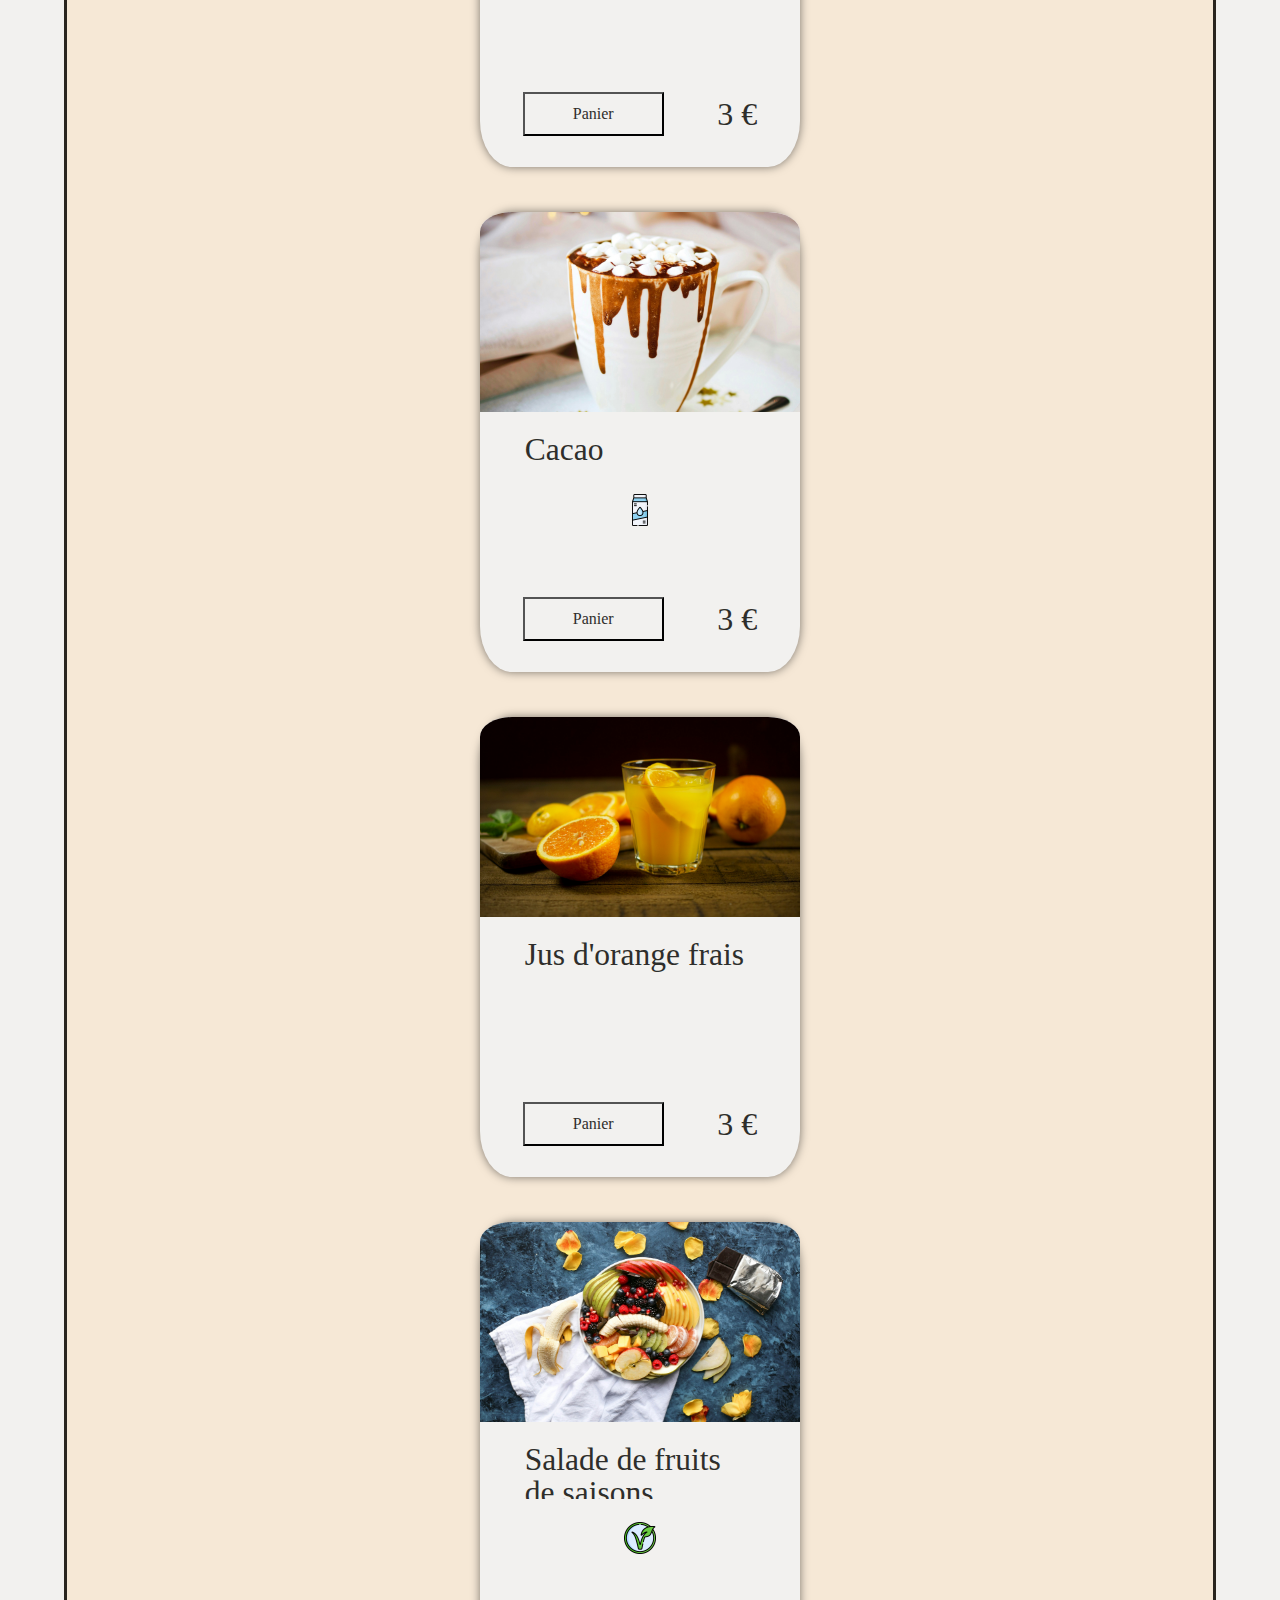
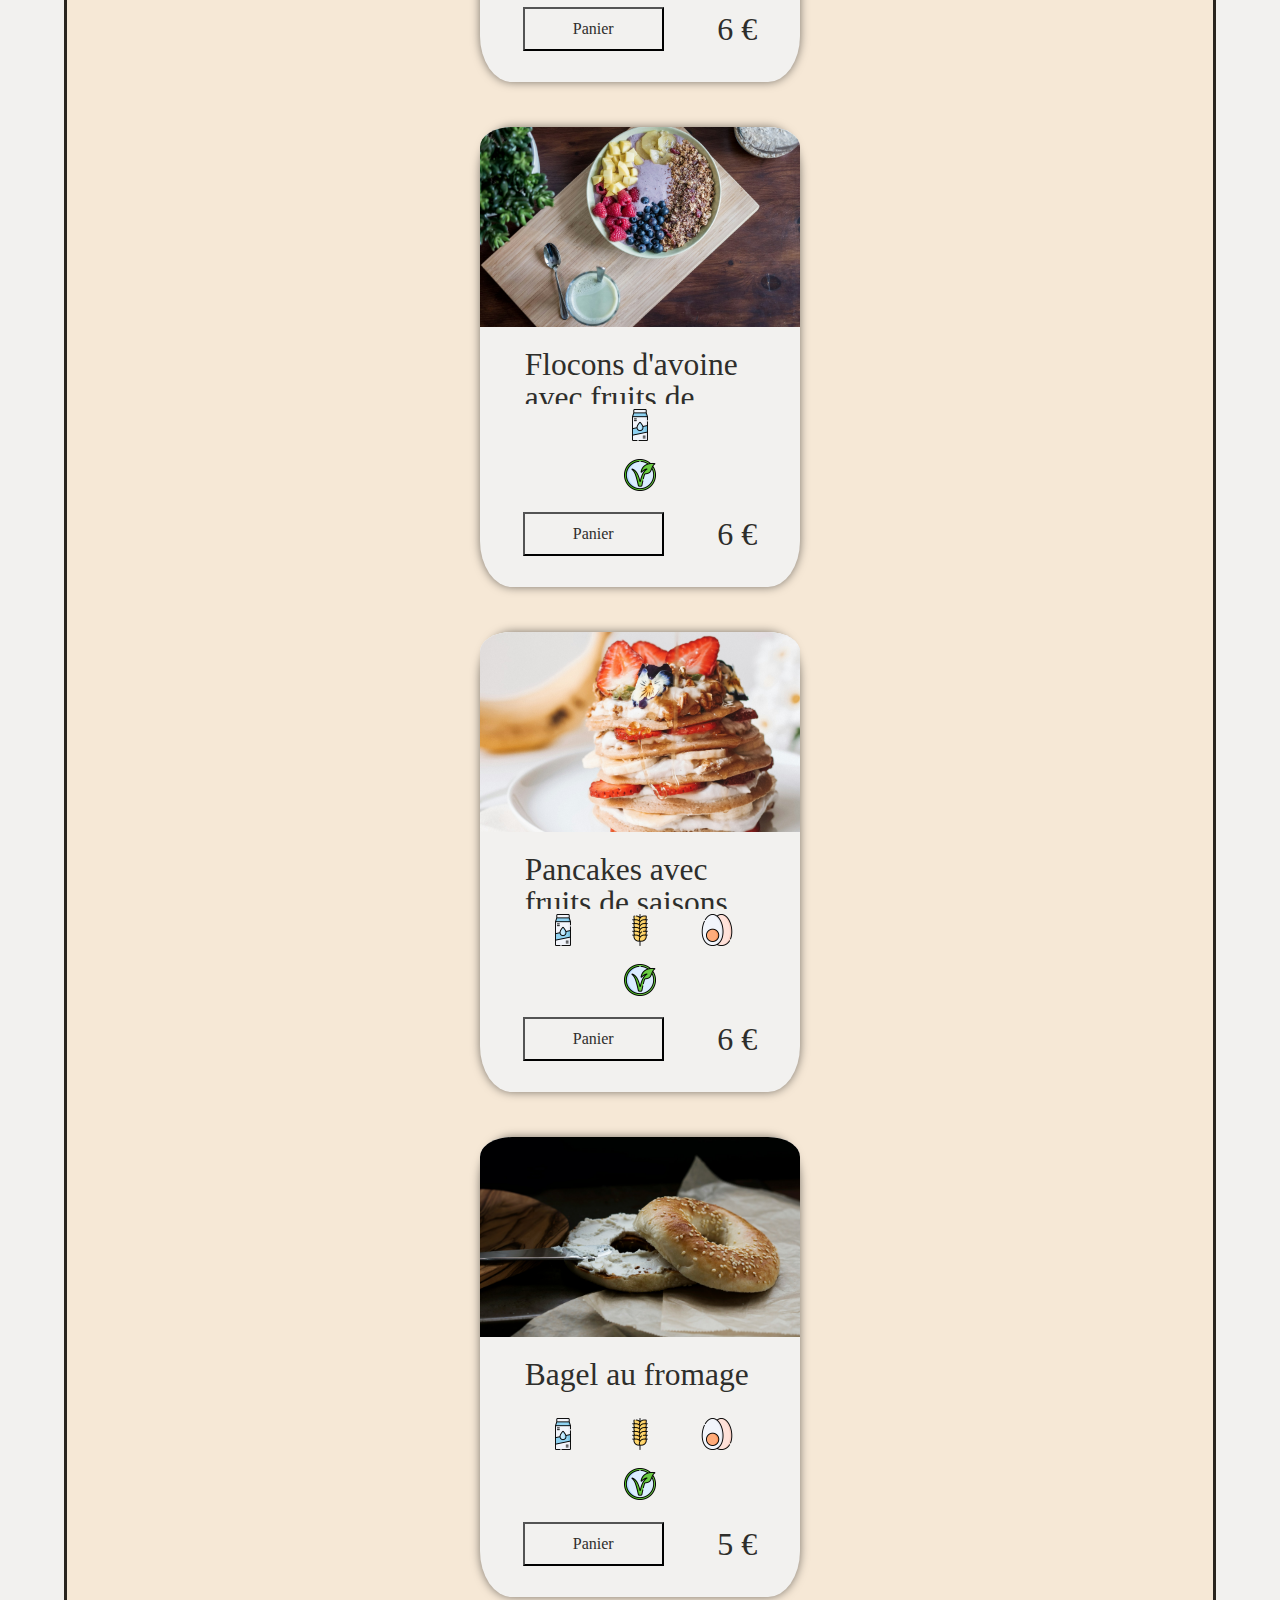
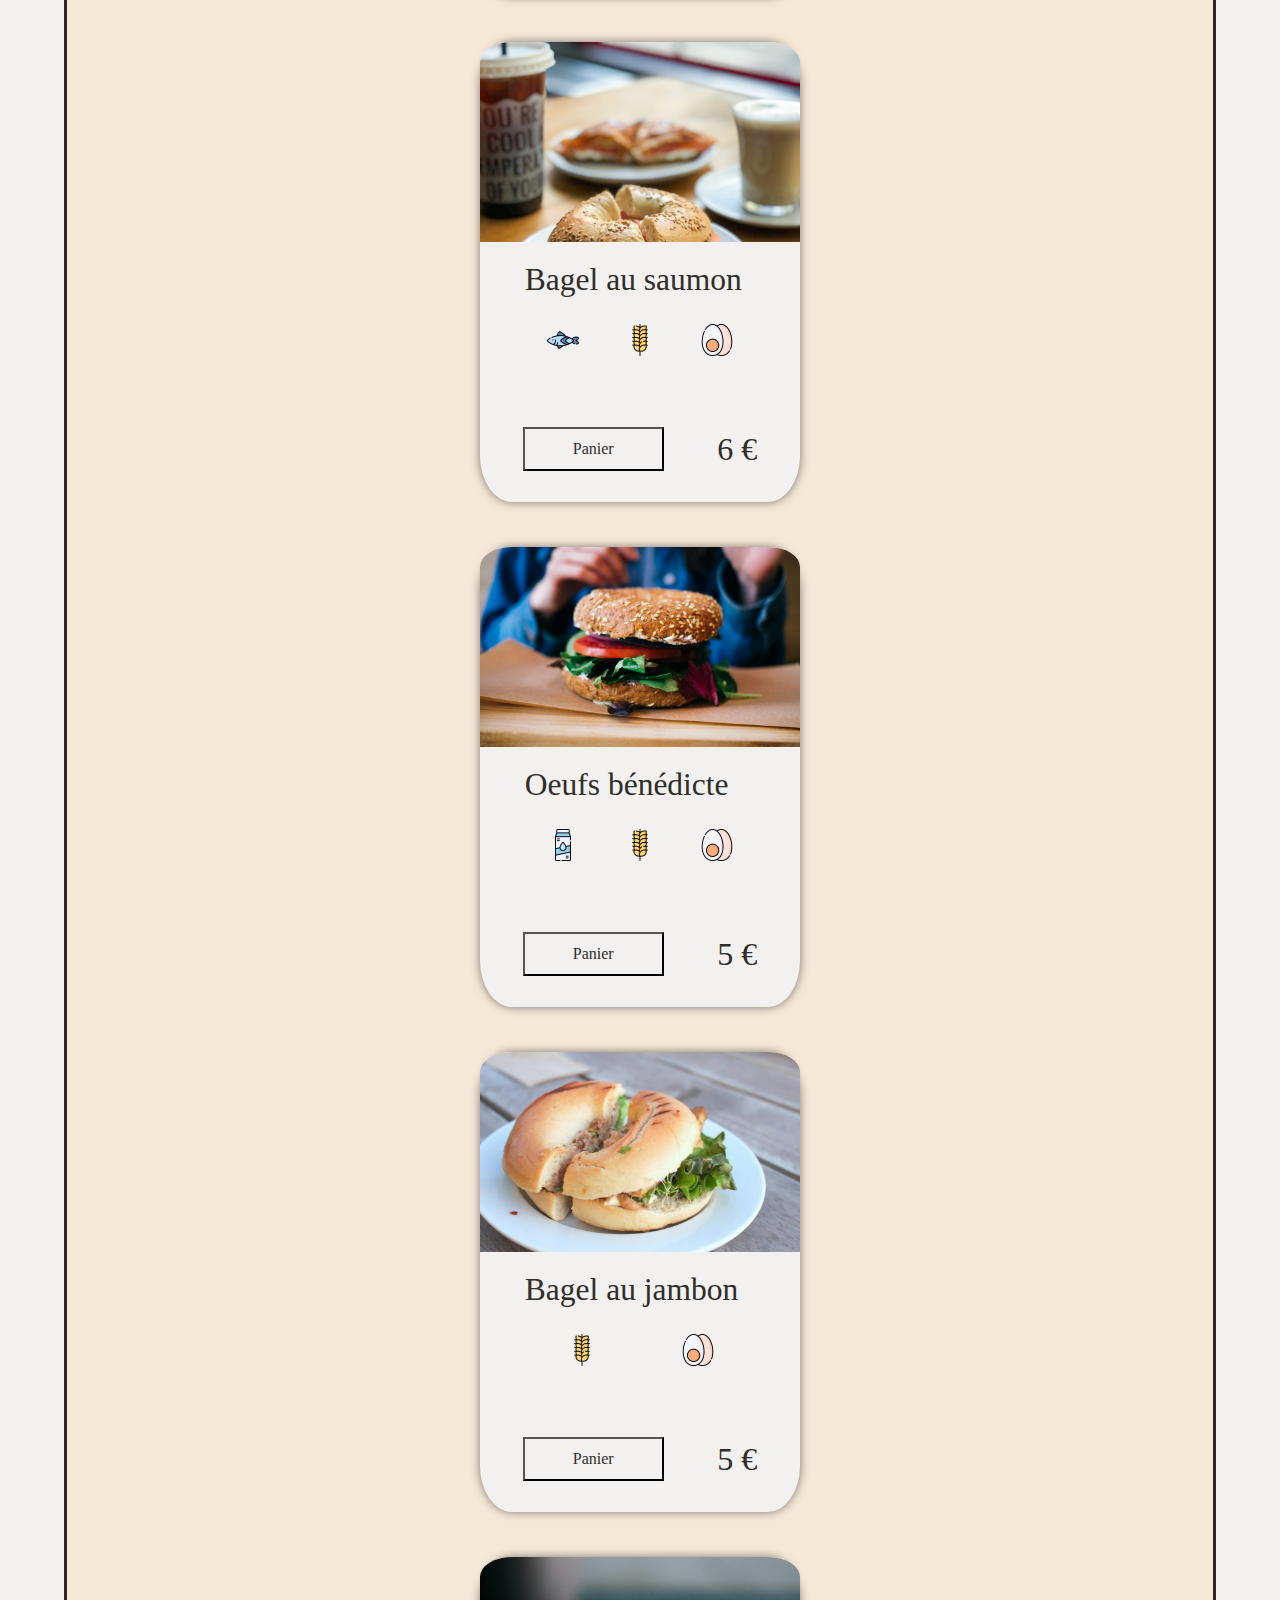
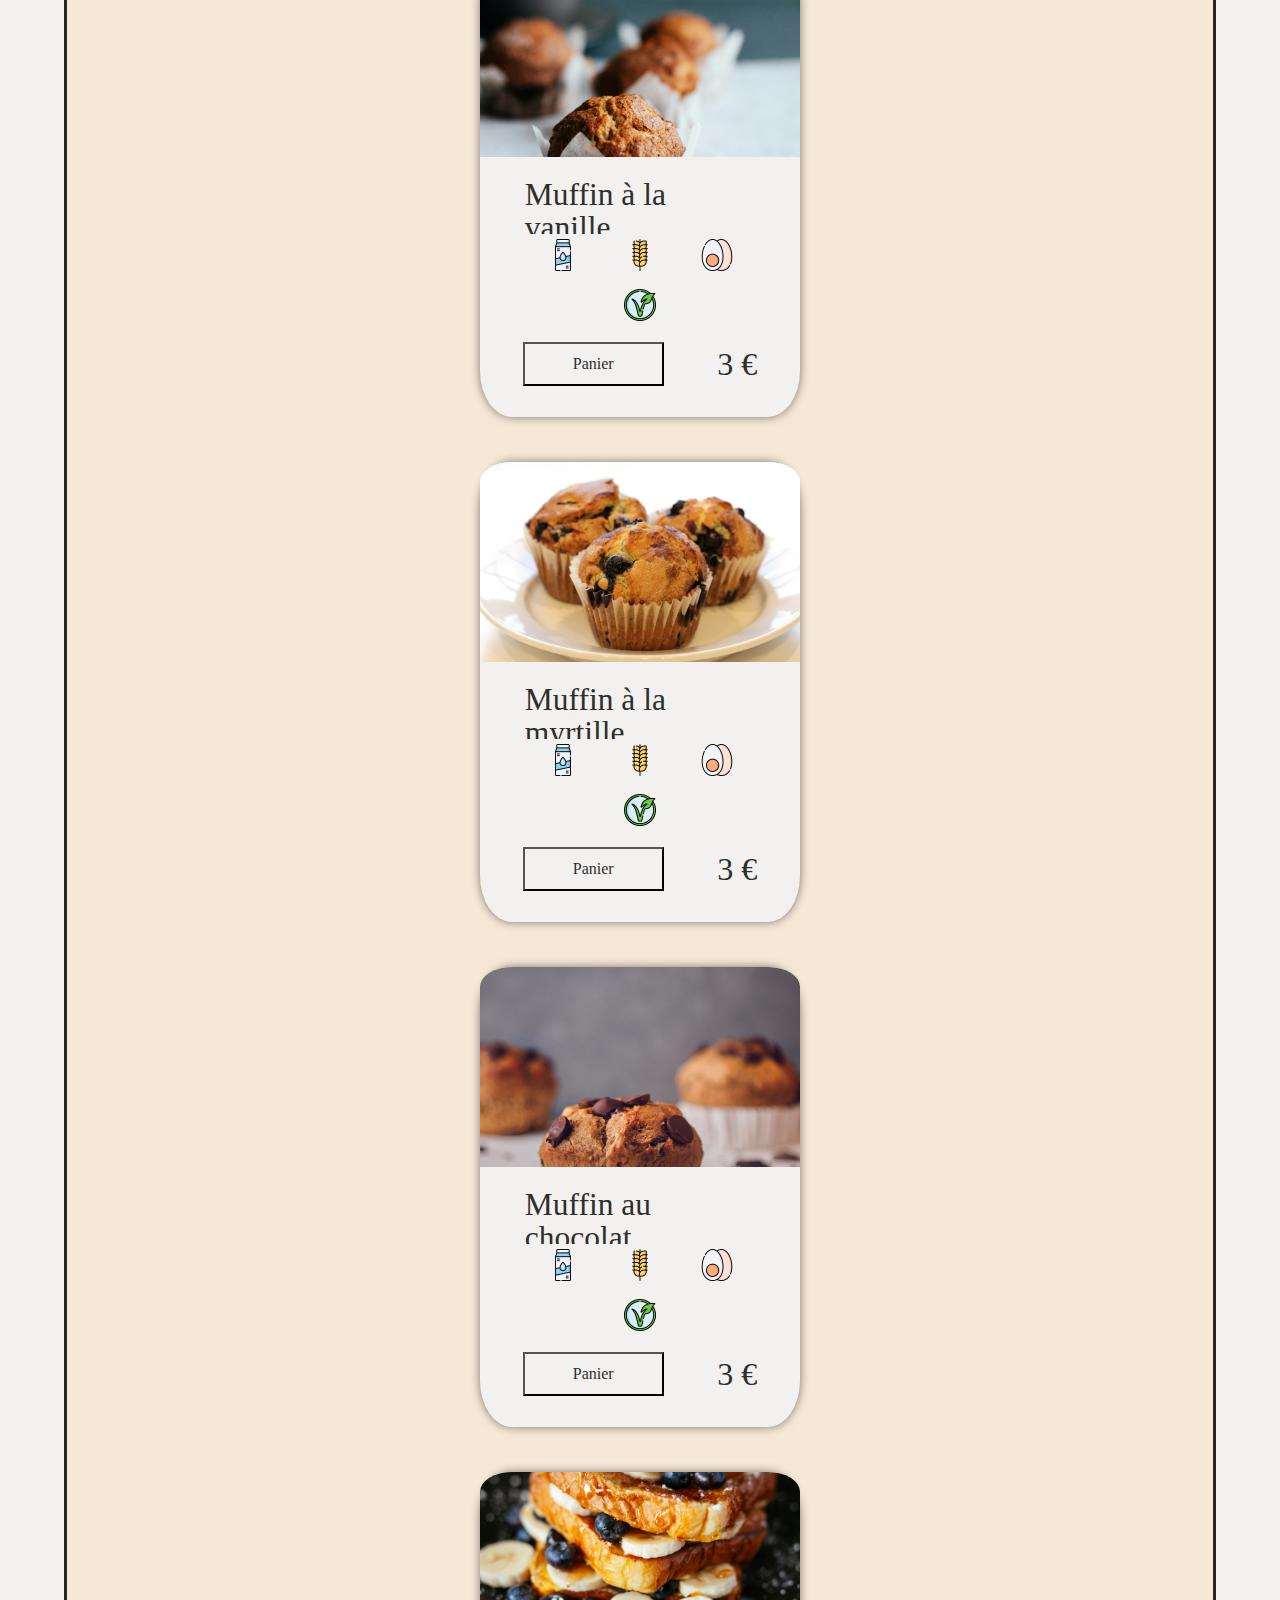
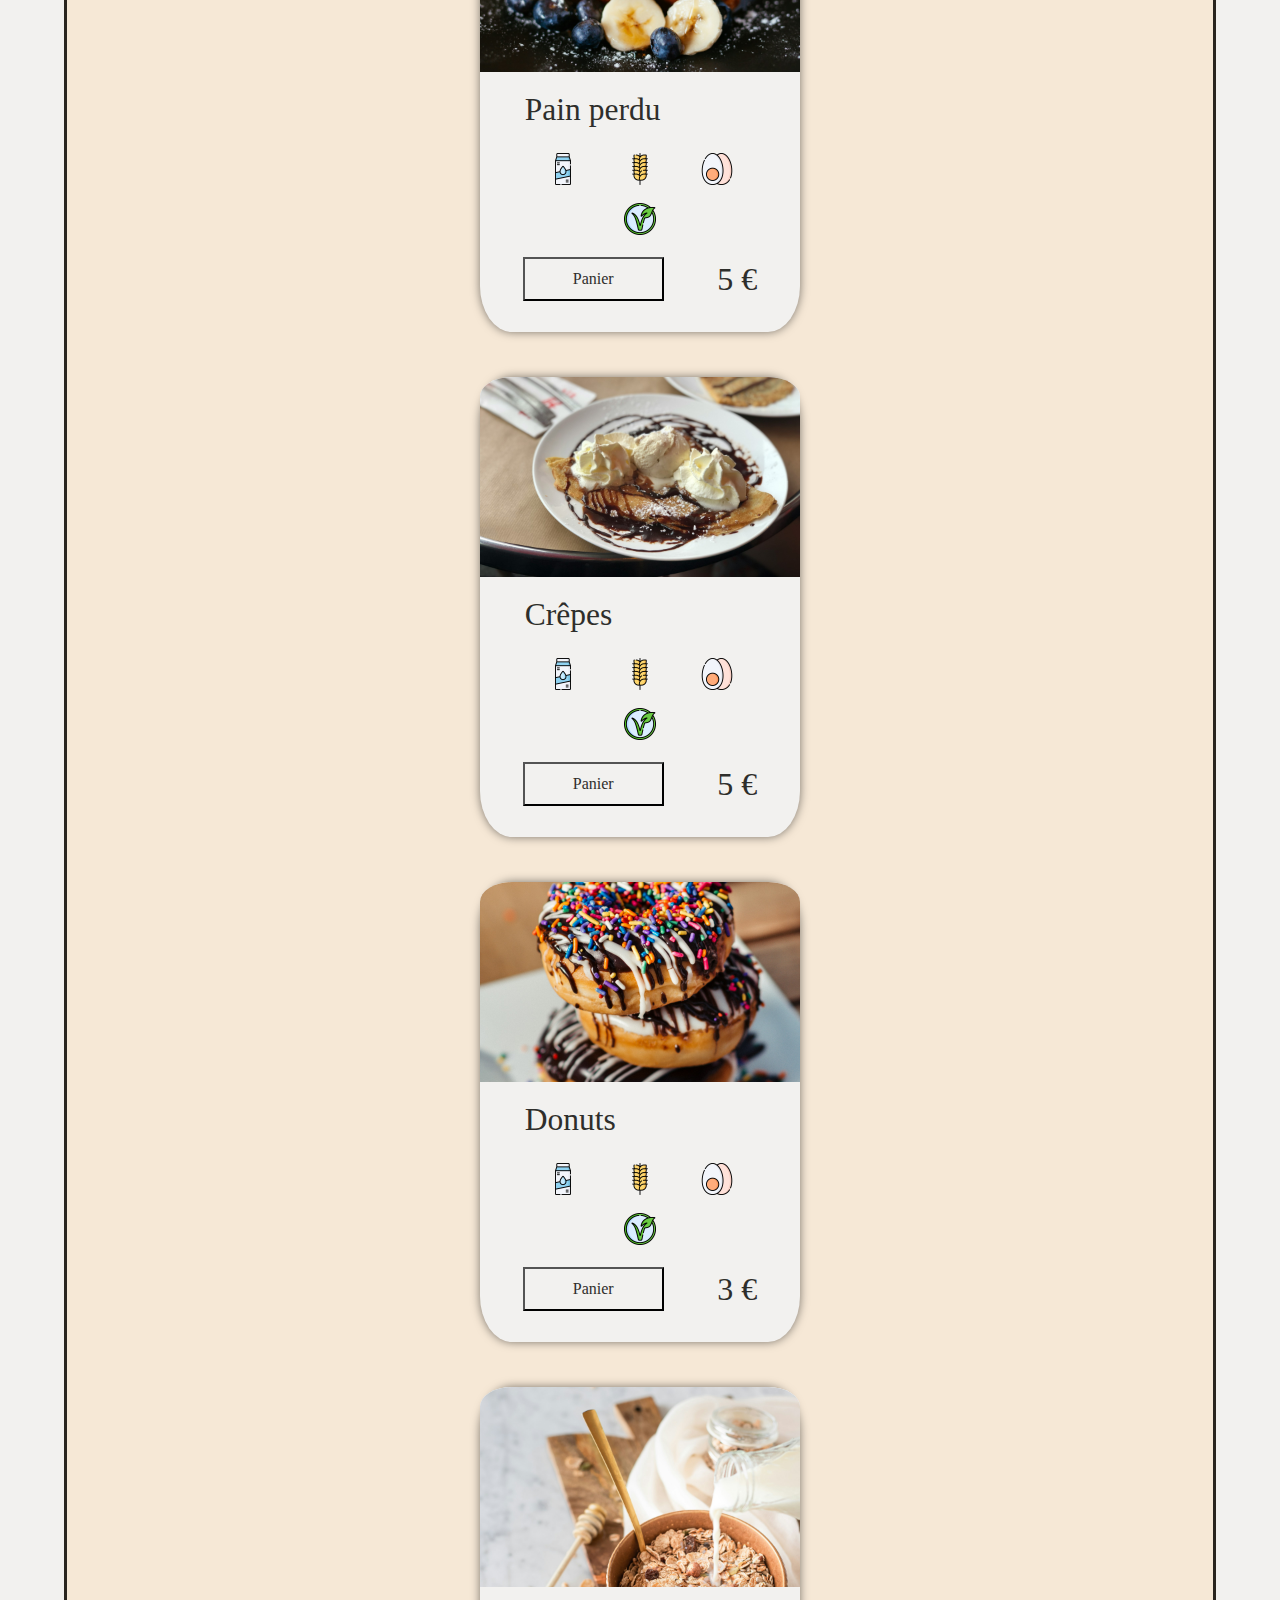
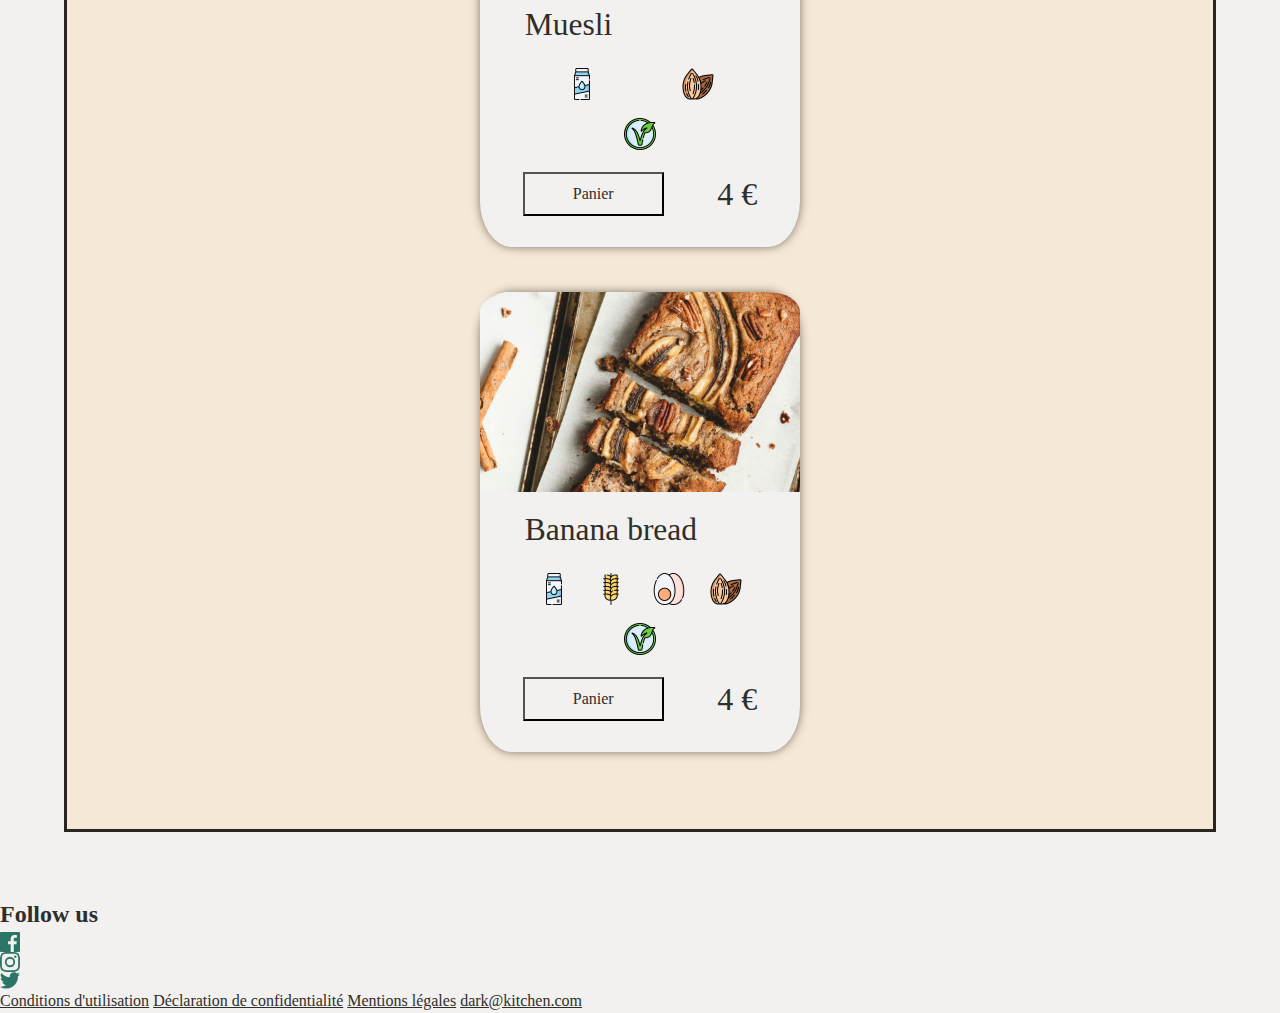
==== commit 0a52dd5a: "logo" ====
--- a/index.html
+++ b/index.html
@@ -13,7 +13,7 @@
             <input type="checkbox" id="switchMode" />
             <label for="switchMode"></label>
         </section>
-        <img src="assets/pictures/header.png" alt="logo" class="logo mode">
+        <img src="assets/pictures/header.png" alt="logo" class="logo">
 
         <nav class="mode">
 
--- a/assets/style.css
+++ b/assets/style.css
@@ -157,7 +157,11 @@
   width: 80%;
   height: 40%;
   padding: 5px 0;
-  font-size: 1.5rem;
+  font-size: 3.5vh;
+  line-height: 3.7vh;
+}
+main #cards .card .cardmain .title .title:first-letter {
+  text-transform: uppercase;
 }
 main #cards .card .cardmain .allergen {
   width: 80%;
@@ -183,15 +187,17 @@
   height: 2rem;
 }
 main #cards .card .cardfooter {
-  width: 100%;
+  width: 90%;
   height: 10%;
+  margin-left: auto;
+  margin-right: auto;
   display: flex;
   flex-direction: row;
   justify-content: space-around;
   align-items: center;
 }
 main #cards .card .cardfooter button {
-  padding: 0.5rem 5rem;
+  padding: 0.5rem 3rem;
 }
 main #cards .card .cardfooter .price {
   font-size: 2rem;
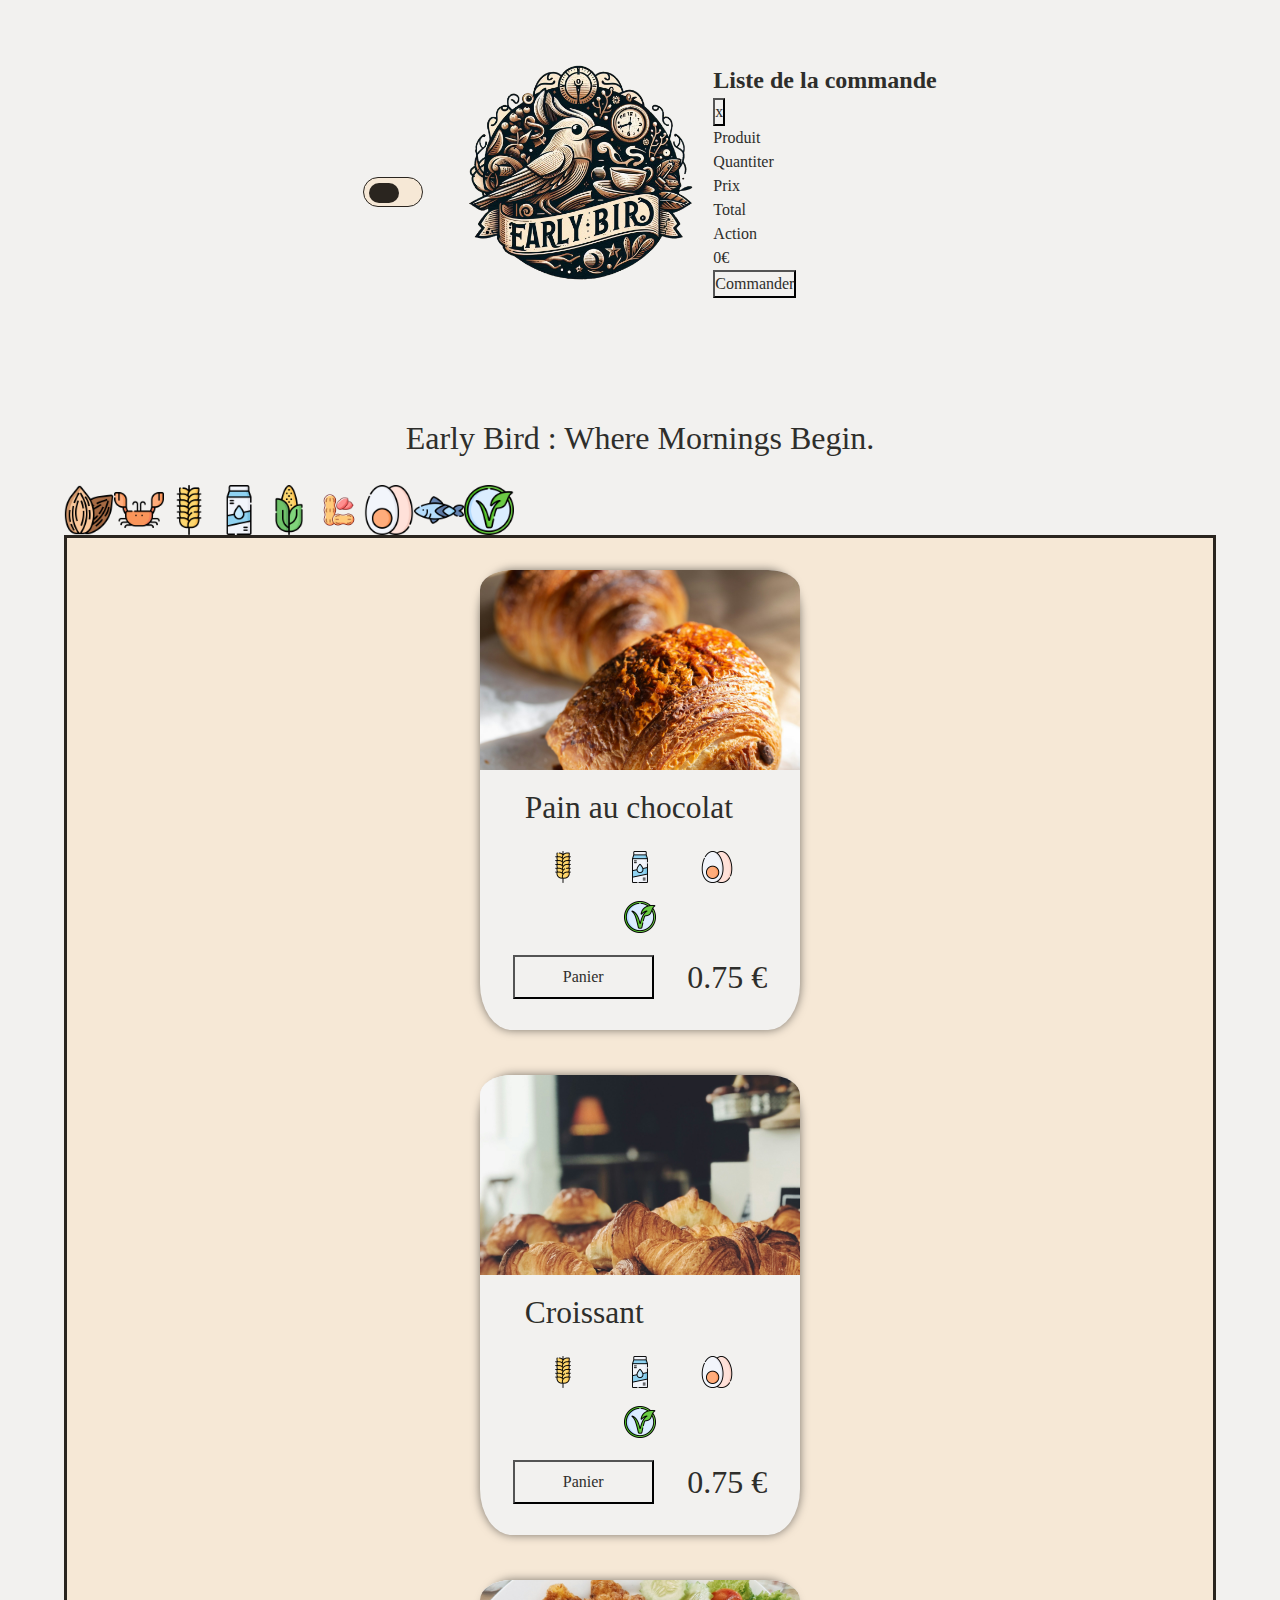
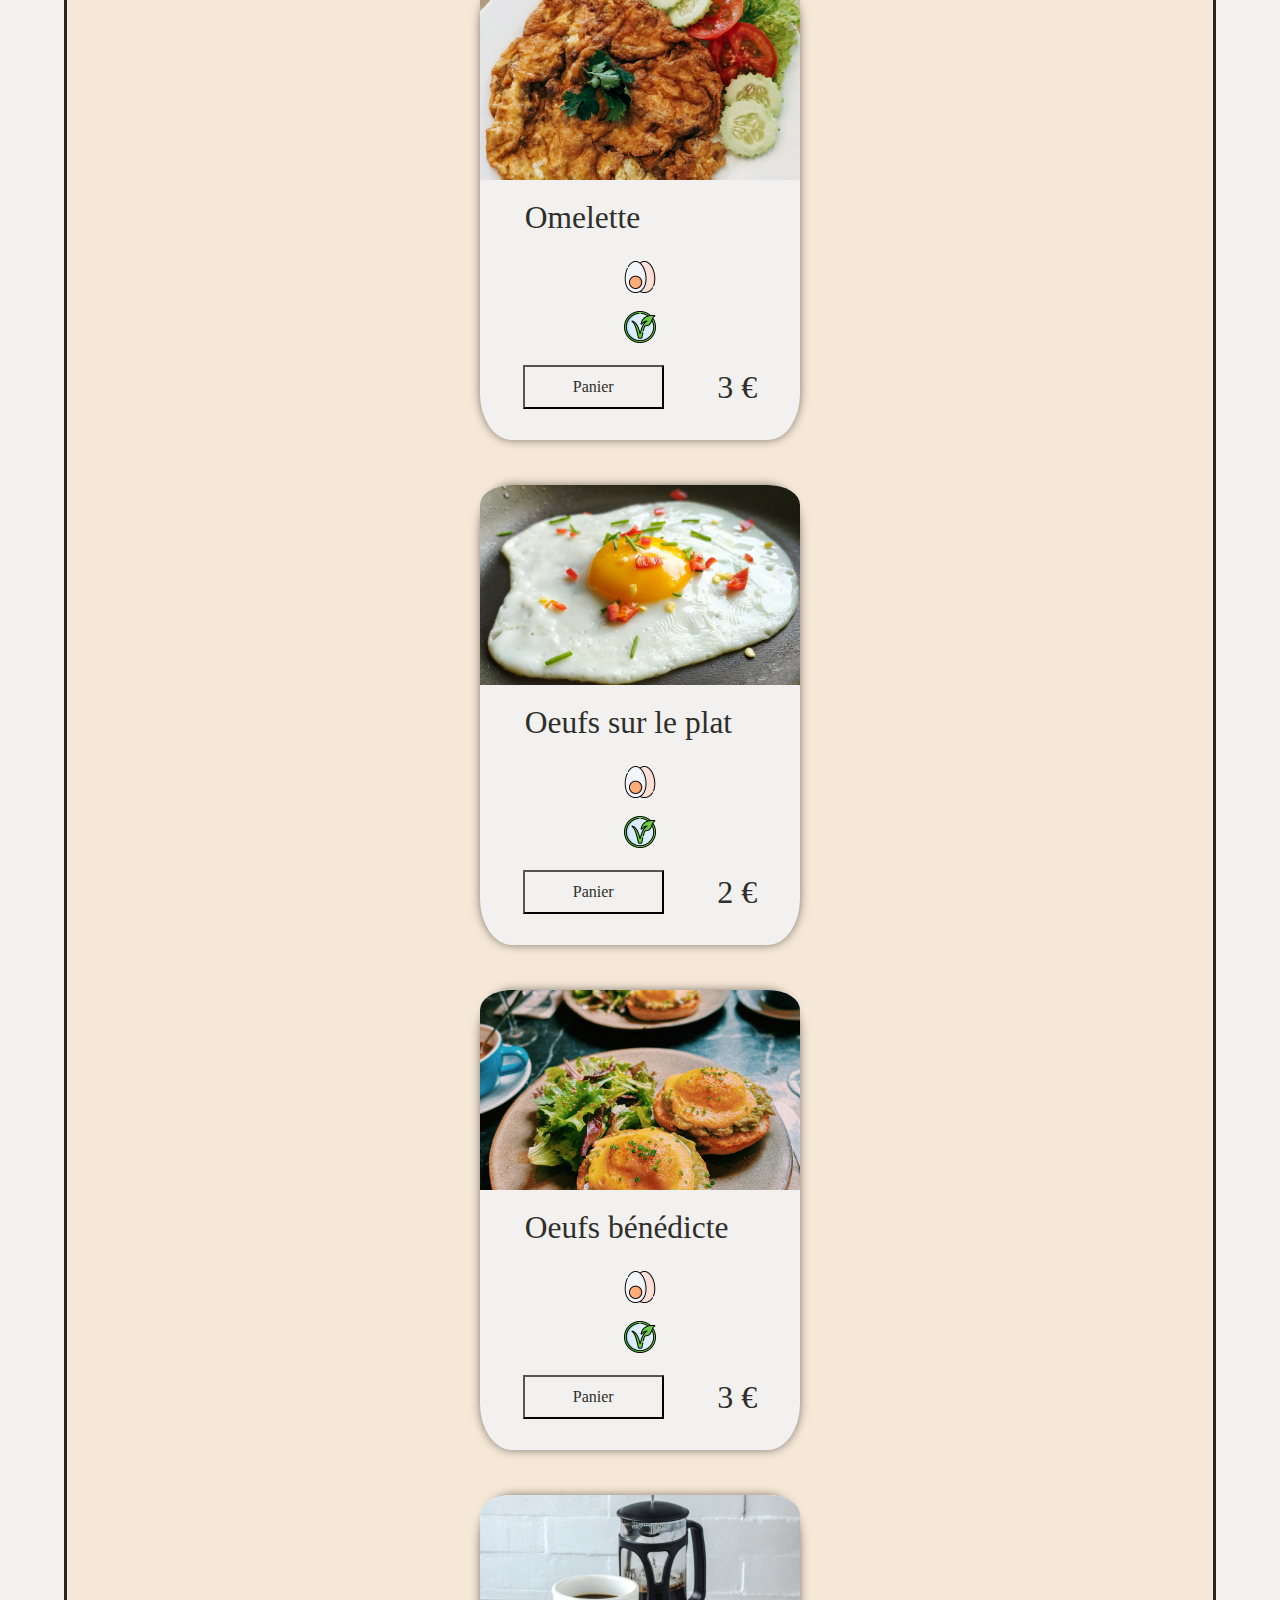
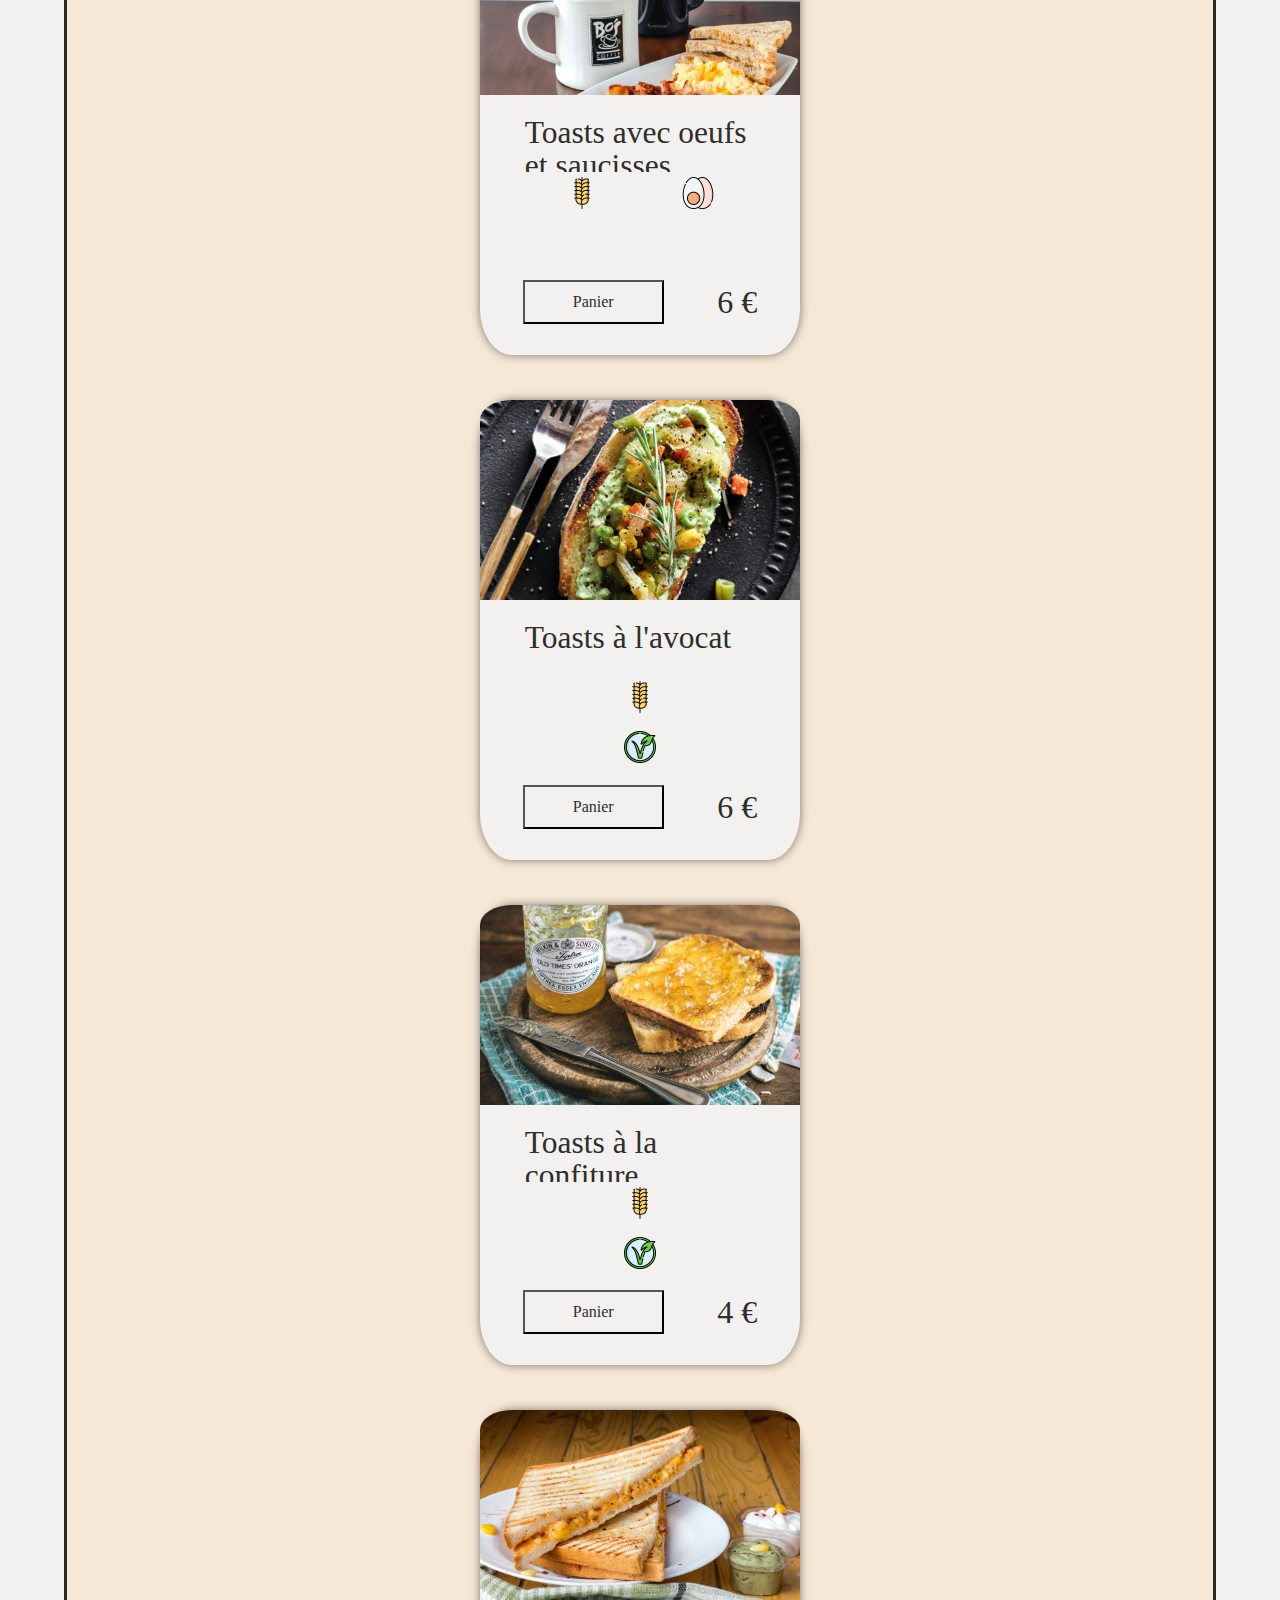
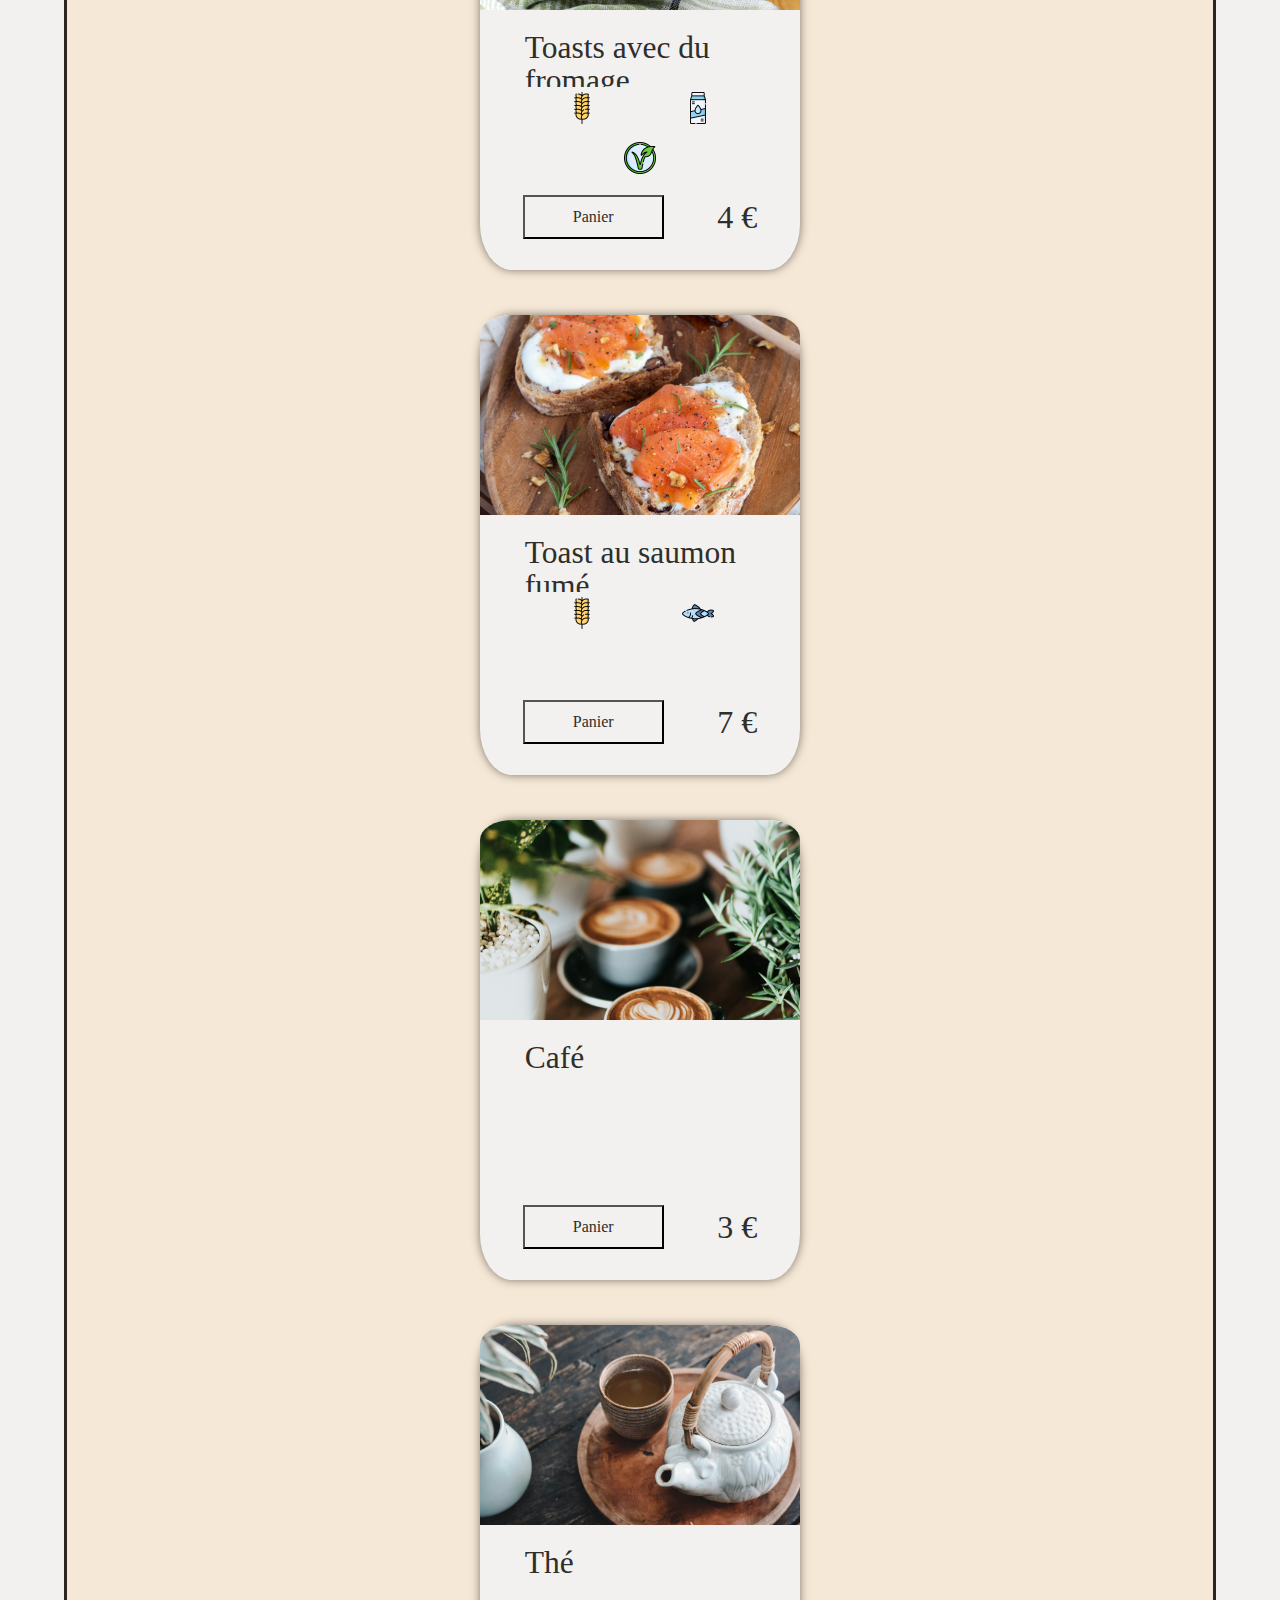
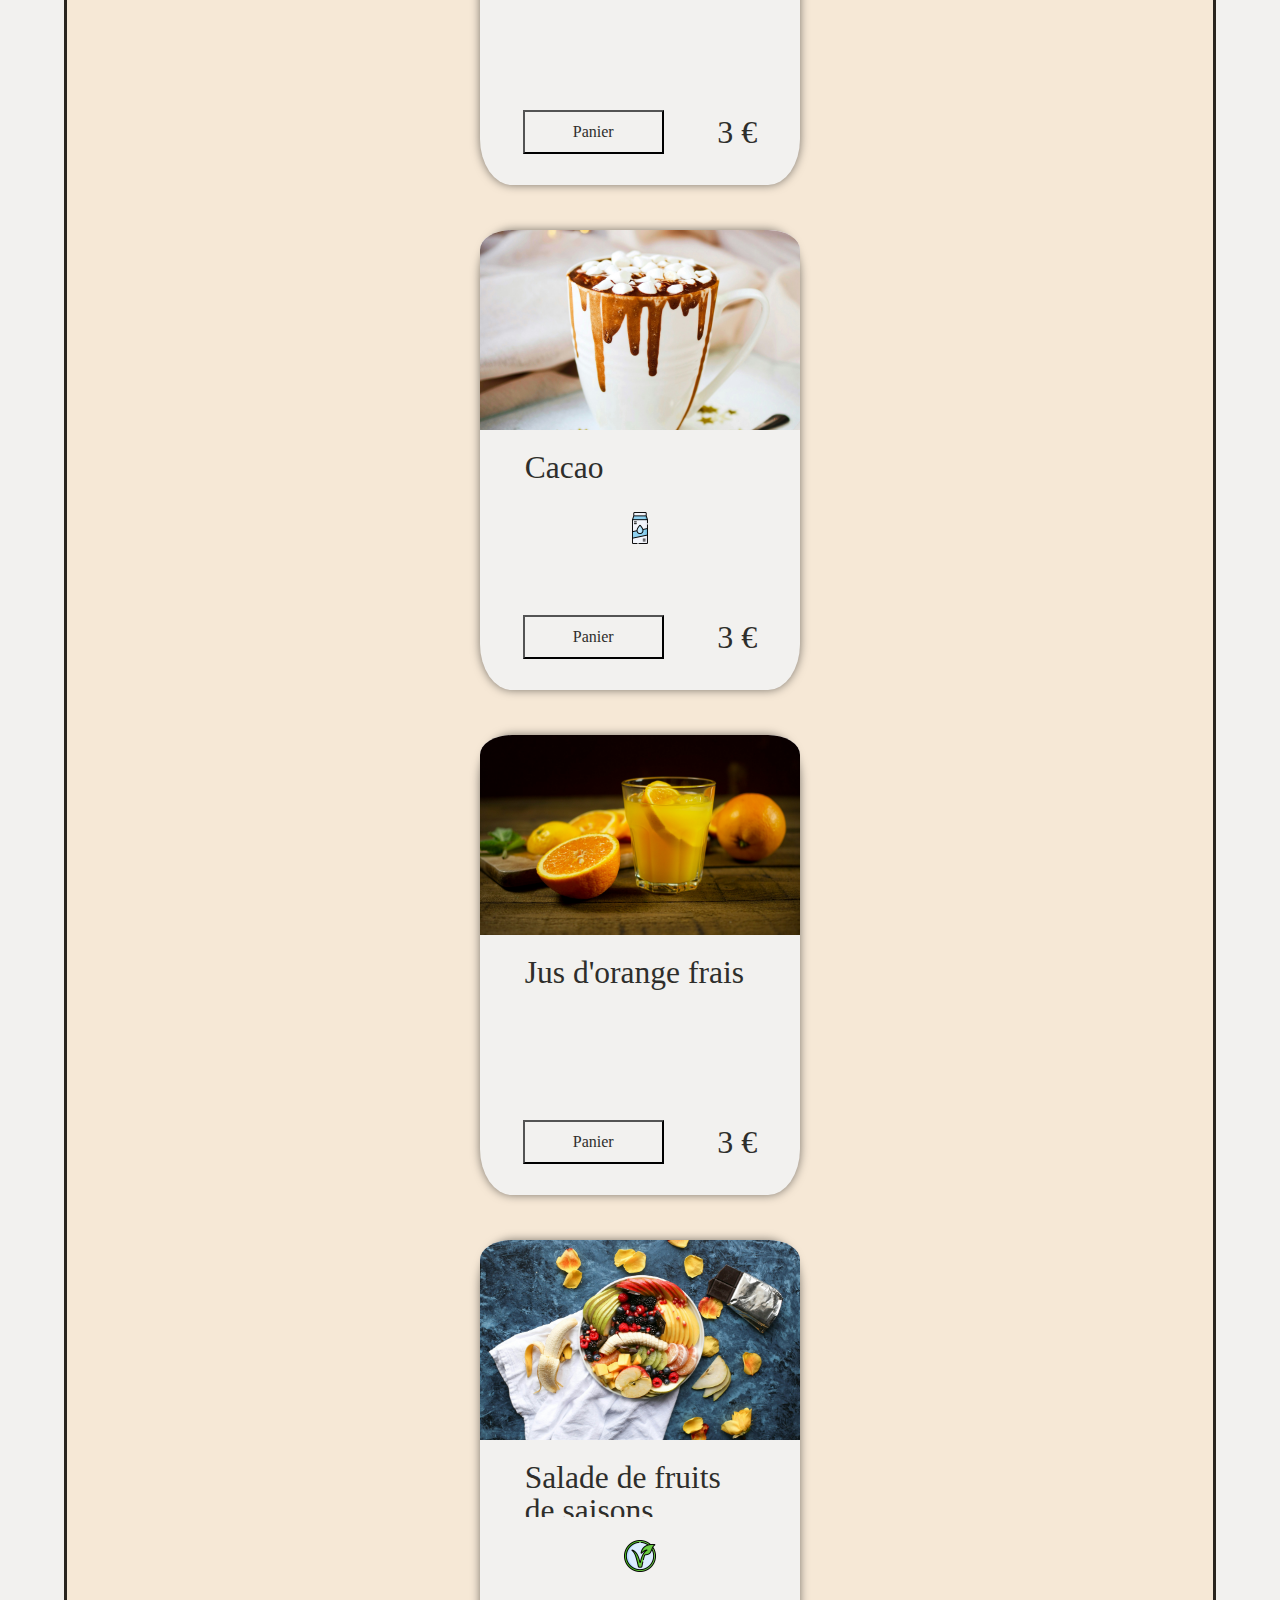
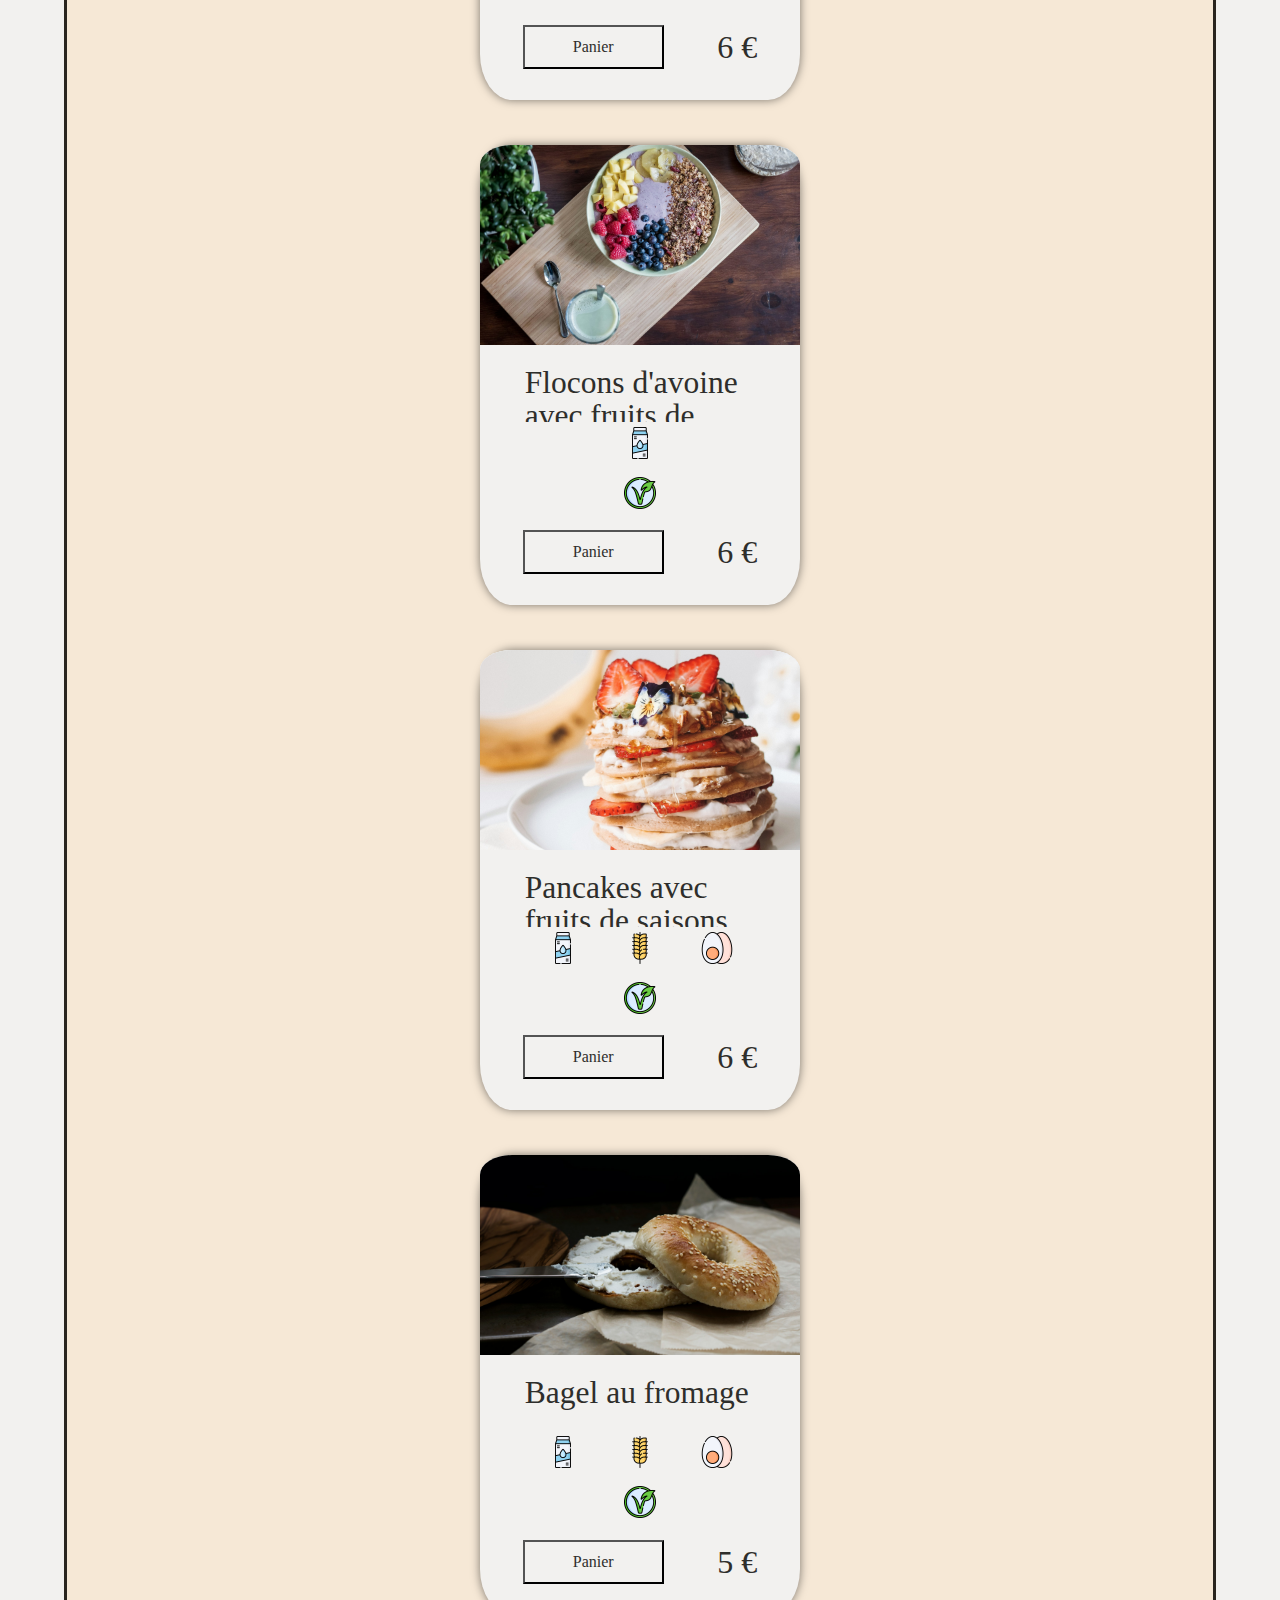
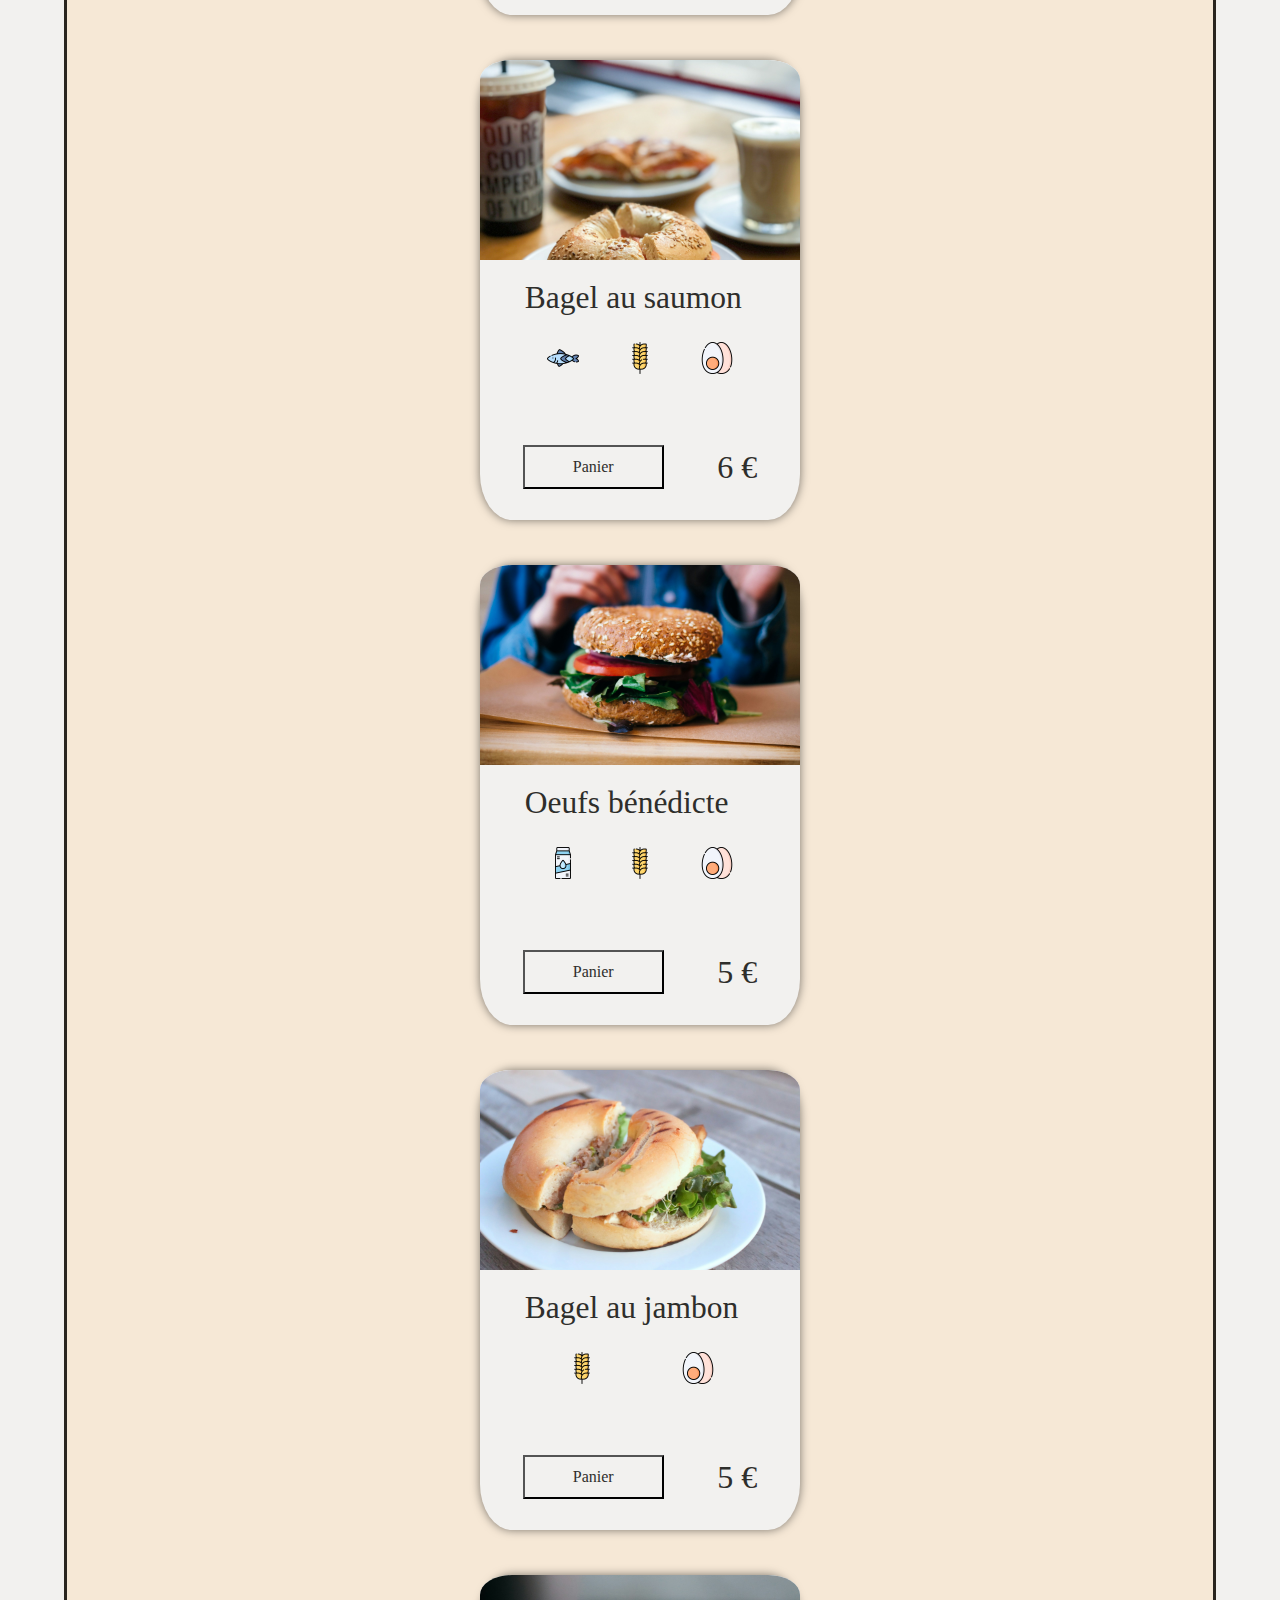
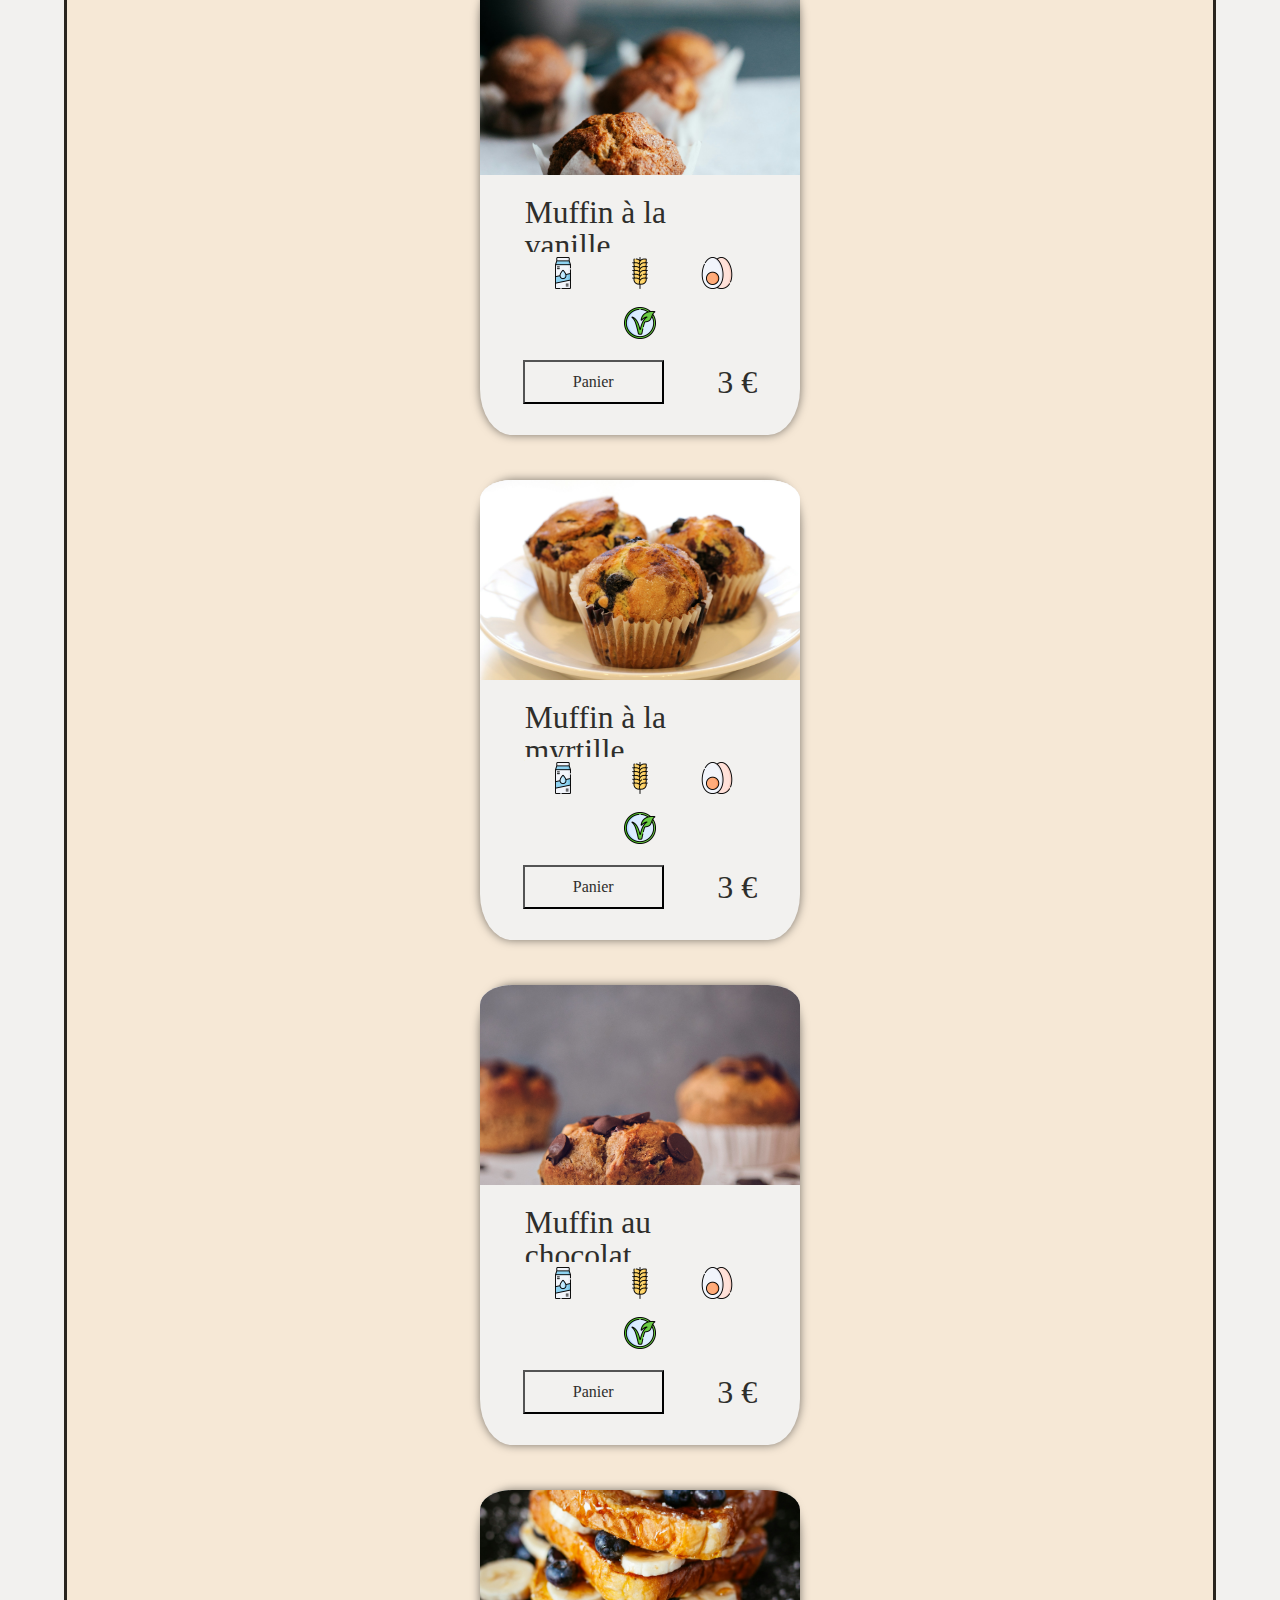
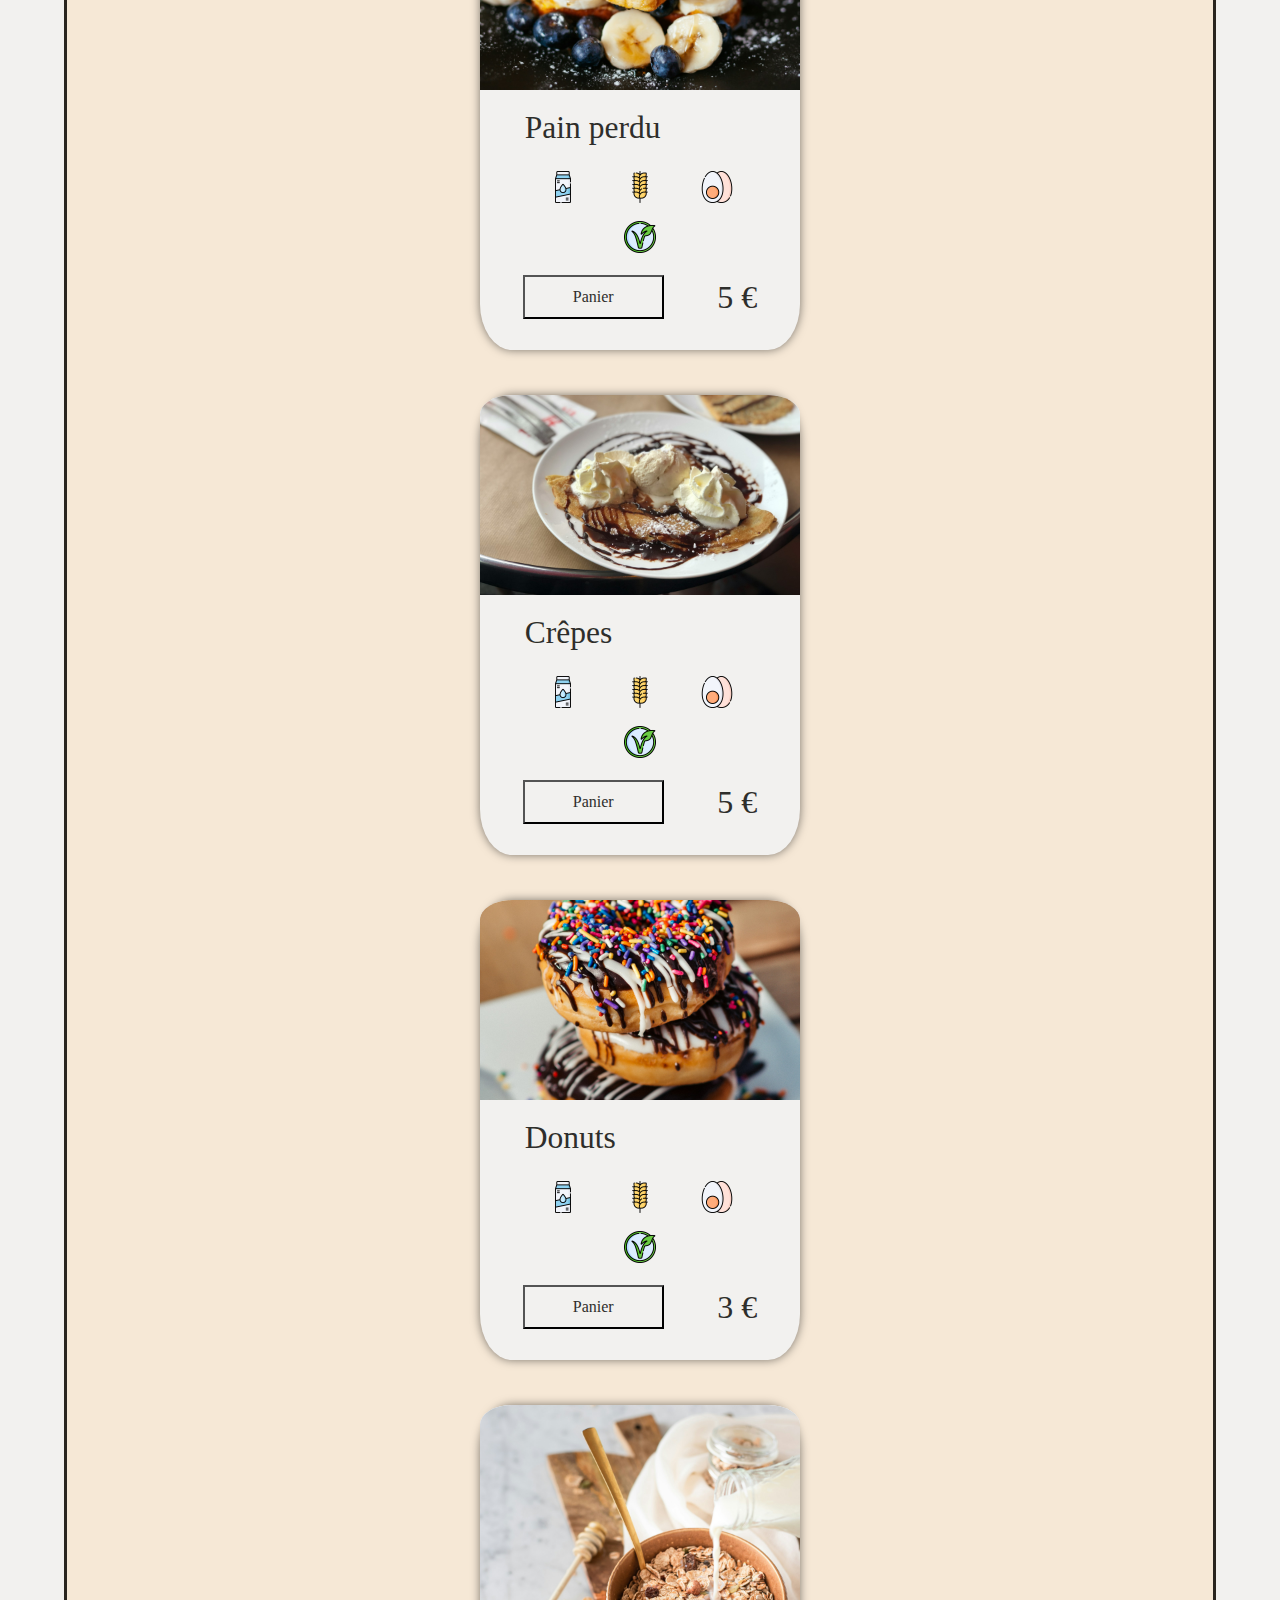
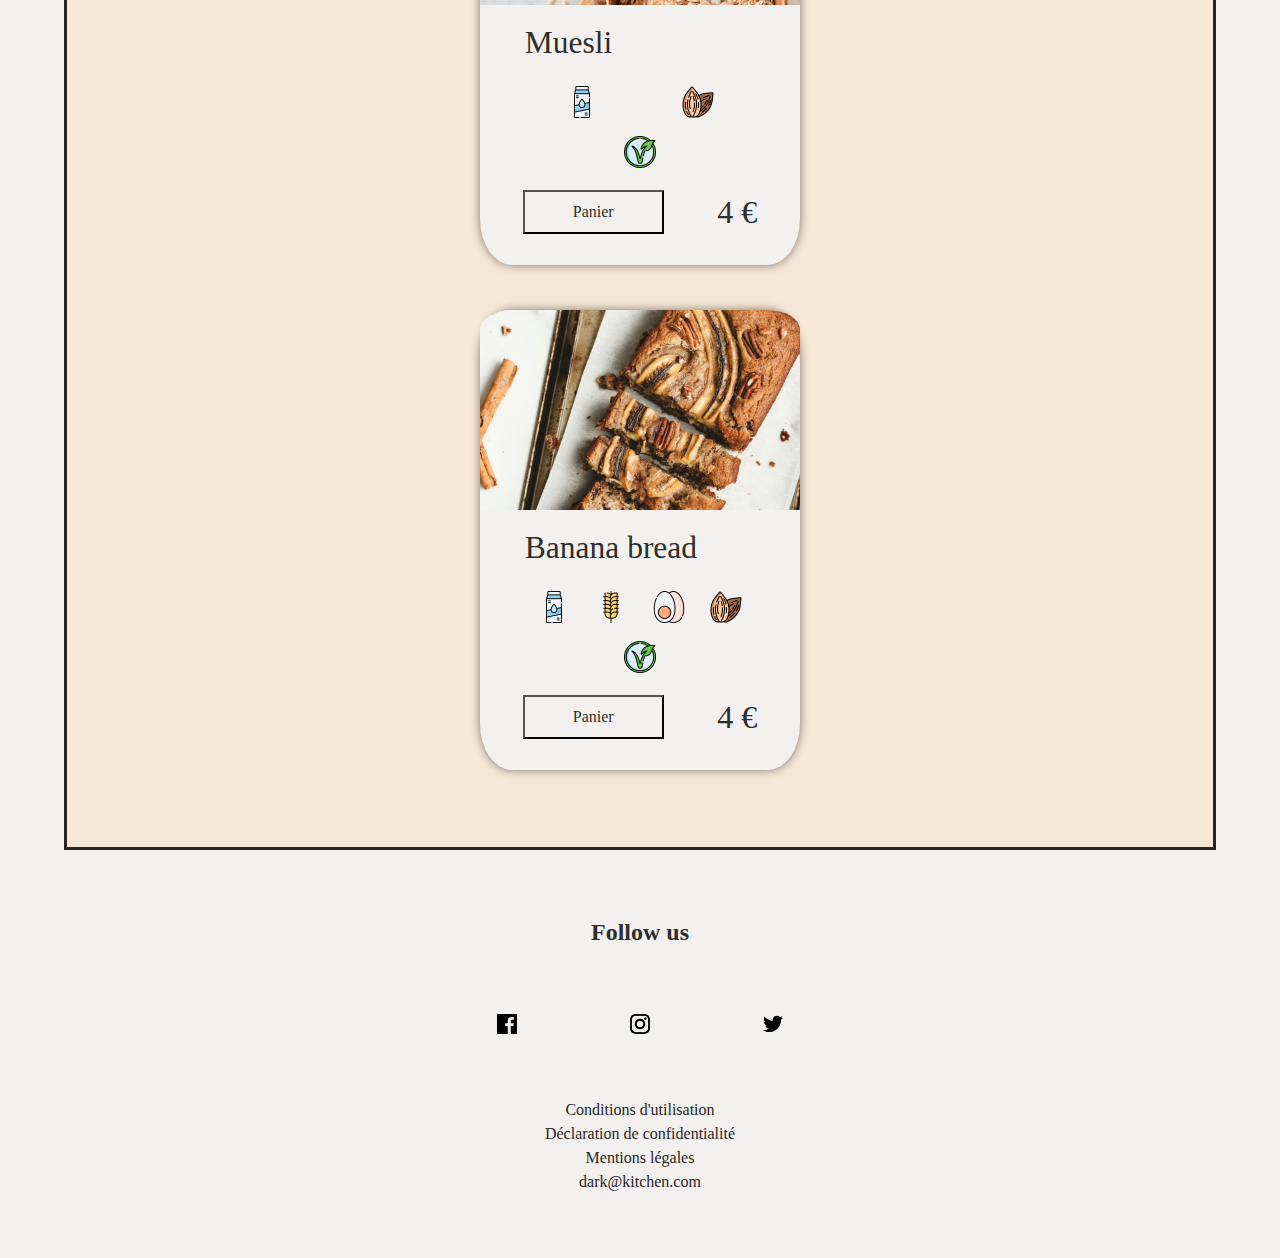
==== commit 893030eb: "Footer & transitions" ====
--- a/index.html
+++ b/index.html
@@ -49,11 +49,11 @@
         </section>
     </main>
     <footer class="mode">
+        <h2>Follow us</h2>
         <div class="mode followus">
-            <h2>Follow us</h2>
-            <img src="assets/pictures/icons/icon-facebook.svg" class="mode" alt="icon-facebook">
-            <img src="assets/pictures/icons/icon-instagram.svg" class="mode" alt="icon-instagram">
-            <img src="assets/pictures/icons/icon-twitter.svg" class="mode" alt="icon-twitter">
+            <img src="assets/pictures/icons/icon-facebook-svg.svg" class="mode" alt="icon-facebook">
+            <img src="assets/pictures/icons/icon-instagram-svg.svg" class="mode" alt="icon-instagram">
+            <img src="assets/pictures/icons/icon-twitter-svg.svg" class="mode" alt="icon-twitter">
         </div>
         <div class="mode legal">
             <a href="#" class="mode">Conditions d'utilisation</a>
--- a/assets/style.css
+++ b/assets/style.css
@@ -2,11 +2,13 @@
 body .Light {
   background-color: #F2F1EF;
   color: #2e2e2b;
+  transition: all ease-in-out 1s;
 }
 
 body .Dark {
   background-color: #2e2e2b;
   color: #F2F1EF;
+  transition: all ease-in-out 1s;
 }
 
 /*
@@ -100,8 +102,12 @@
 main #filters {
   display: flex;
 }
-main #filters label {
+main #filters .filter label {
   height: 2rem;
+  transition: filter 0.3s ease-in-out;
+}
+main #filters .filter label + input[type=checkbox]:checked + main #filters .filter label {
+  filter: grayscale(100%);
 }
 main #cards {
   padding: 2rem;
@@ -160,9 +166,6 @@
   font-size: 3.5vh;
   line-height: 3.7vh;
 }
-main #cards .card .cardmain .title .title:first-letter {
-  text-transform: uppercase;
-}
 main #cards .card .cardmain .allergen {
   width: 80%;
   padding: 5px 0;
@@ -205,4 +208,36 @@
 main #cards .card .cardfooter .price:after {
   content: "€";
   margin-left: 0.5rem;
+}
+
+footer {
+  display: flex;
+  flex-direction: column;
+  justify-content: center;
+  align-items: center;
+}
+footer h2 {
+  text-align: center;
+}
+footer .followus {
+  display: flex;
+  flex-direction: row;
+  width: 50%;
+  margin-right: auto;
+  margin-left: auto;
+  justify-content: space-evenly;
+  padding: 5%;
+  color: #2a251f;
+}
+footer .legal {
+  text-align: center;
+  display: flex;
+  flex-direction: column;
+  justify-content: center;
+  align-items: center;
+  padding-bottom: 5%;
+}
+footer .legal a {
+  text-decoration: none;
+  color: #2a251f;
 }/*# sourceMappingURL=style.css.map */--- a/switch.css
+++ b/switch.css
@@ -45,4 +45,21 @@
 }
 section label:active:after {
   width: 50px;
+}
+
+main input[type=checkbox] {
+  height: 0;
+  width: 0;
+  visibility: hidden;
+  border: 1px solid #c0c0c0;
+}
+main label {
+  width: 50px;
+  height: 50px;
+  filter: grayscale(0);
+  transition: filter 0.8s;
+}
+main input:checked + label {
+  filter: grayscale(100);
+  transition: filter 0.8s;
 }/*# sourceMappingURL=switch.css.map */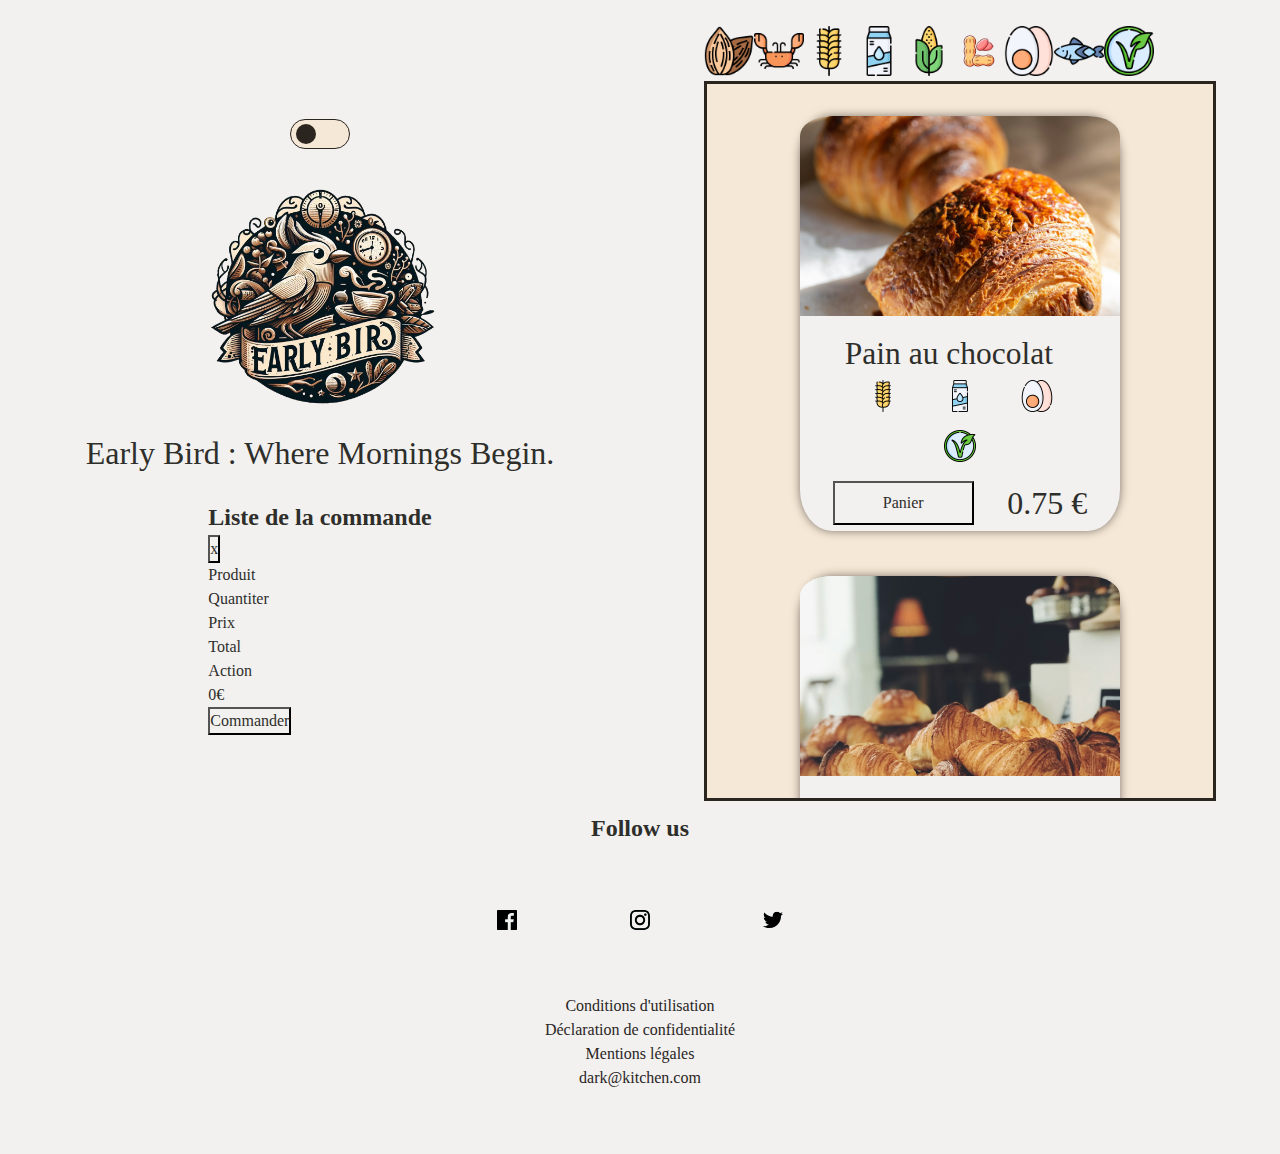
==== commit b81b1fec: "Starting work on desktop version" ====
--- a/index.html
+++ b/index.html
@@ -15,6 +15,8 @@
         </section>
         <img src="assets/pictures/header.png" alt="logo" class="logo">
 
+        <h1>Early Bird : Where Mornings Begin.</h1><!--définir où le placer-->
+
         <nav class="mode">
 
         </nav>
@@ -23,7 +25,6 @@
         </div>
     </header>
     <main class="mode">
-        <h1>Early Bird : Where Mornings Begin.</h1><!--définir où le placer-->
         <div class="mode" id="filters">
             <input type="checkbox" class="filter" id="1">
             <label for="1"><img src="assets/pictures/allergen/amande.png" alt=""></label>
--- a/assets/style.css
+++ b/assets/style.css
@@ -67,16 +67,17 @@
 body {
   width: 100vw;
   display: flex;
-  flex-direction: column;
 }
 @media only screen and (max-width: 600px) {
   body {
-    grid-template-columns: 1fr;
+    flex-direction: column;
   }
 }
 @media only screen and (min-width: 600px) {
   body {
-    grid-template-columns: 1fr 1fr;
+    flex-direction: row;
+    flex-wrap: wrap;
+    overflow: hidden;
   }
 }
 body header {
@@ -86,21 +87,41 @@
   align-items: center;
   padding: 5%;
 }
+@media only screen and (min-width: 600px) {
+  body header {
+    width: 50%;
+    flex-direction: column;
+    height: 90vh;
+  }
+}
 body header .logo {
   height: 30vh;
 }
-
-main {
-  padding: 5%;
-}
-main h1 {
+body header h1 {
   text-align: center;
   font-weight: 100;
   line-height: 1.8rem;
   margin-bottom: 2rem;
 }
+
+main {
+  padding: 5%;
+}
+@media only screen and (min-width: 600px) {
+  main {
+    width: 50%;
+    height: 90vh;
+    overflow: hidden;
+    padding-top: 2%;
+  }
+}
 main #filters {
   display: flex;
+}
+@media only screen and (min-width: 600px) {
+  main #filters {
+    margin-bottom: 1%;
+  }
 }
 main #filters .filter label {
   height: 2rem;
@@ -115,6 +136,13 @@
   flex-direction: column;
   justify-content: center;
   align-items: center;
+}
+@media only screen and (min-width: 600px) {
+  main #cards {
+    height: 100%;
+    overflow-y: scroll;
+    justify-content: flex-start;
+  }
 }
 main #cards.Light {
   border: solid 3px #2a251f;
@@ -216,6 +244,11 @@
   justify-content: center;
   align-items: center;
 }
+@media only screen and (min-width: 600px) {
+  footer {
+    width: 100%;
+  }
+}
 footer h2 {
   text-align: center;
 }
--- a/switch.css
+++ b/switch.css
@@ -21,30 +21,33 @@
   border-radius: 100px;
   position: relative;
   border: 1px solid #2a251f;
+  transition: background-color 0.8s;
 }
 section label:after {
   content: "";
   position: absolute;
-  top: 5px;
+  top: 4px;
   left: 5px;
-  width: 30px;
+  width: 20px;
   height: 20px;
   background-color: #2a251f;
   border-radius: 90px;
-  transition: 0.3s;
+  transition: 0.3s;  
 }
 section input:checked + label {
   background-color: #2a251f;
   transition: background-color 0.8s;
 }
 section input:checked + label:after {
-  left: calc(100% - 5px);
+  left: 55px;
   transform: translateX(-100%);
-  background-color: #F6E8D6;
+  background-color: #F6E8D6 !important;
   transition: background-color 0.8s;
+  width: 20px;
+  height: 20px;
 }
-section label:active:after {
-  width: 50px;
+section label:active:after{
+  width: 20px;
 }
 
 main input[type=checkbox] {
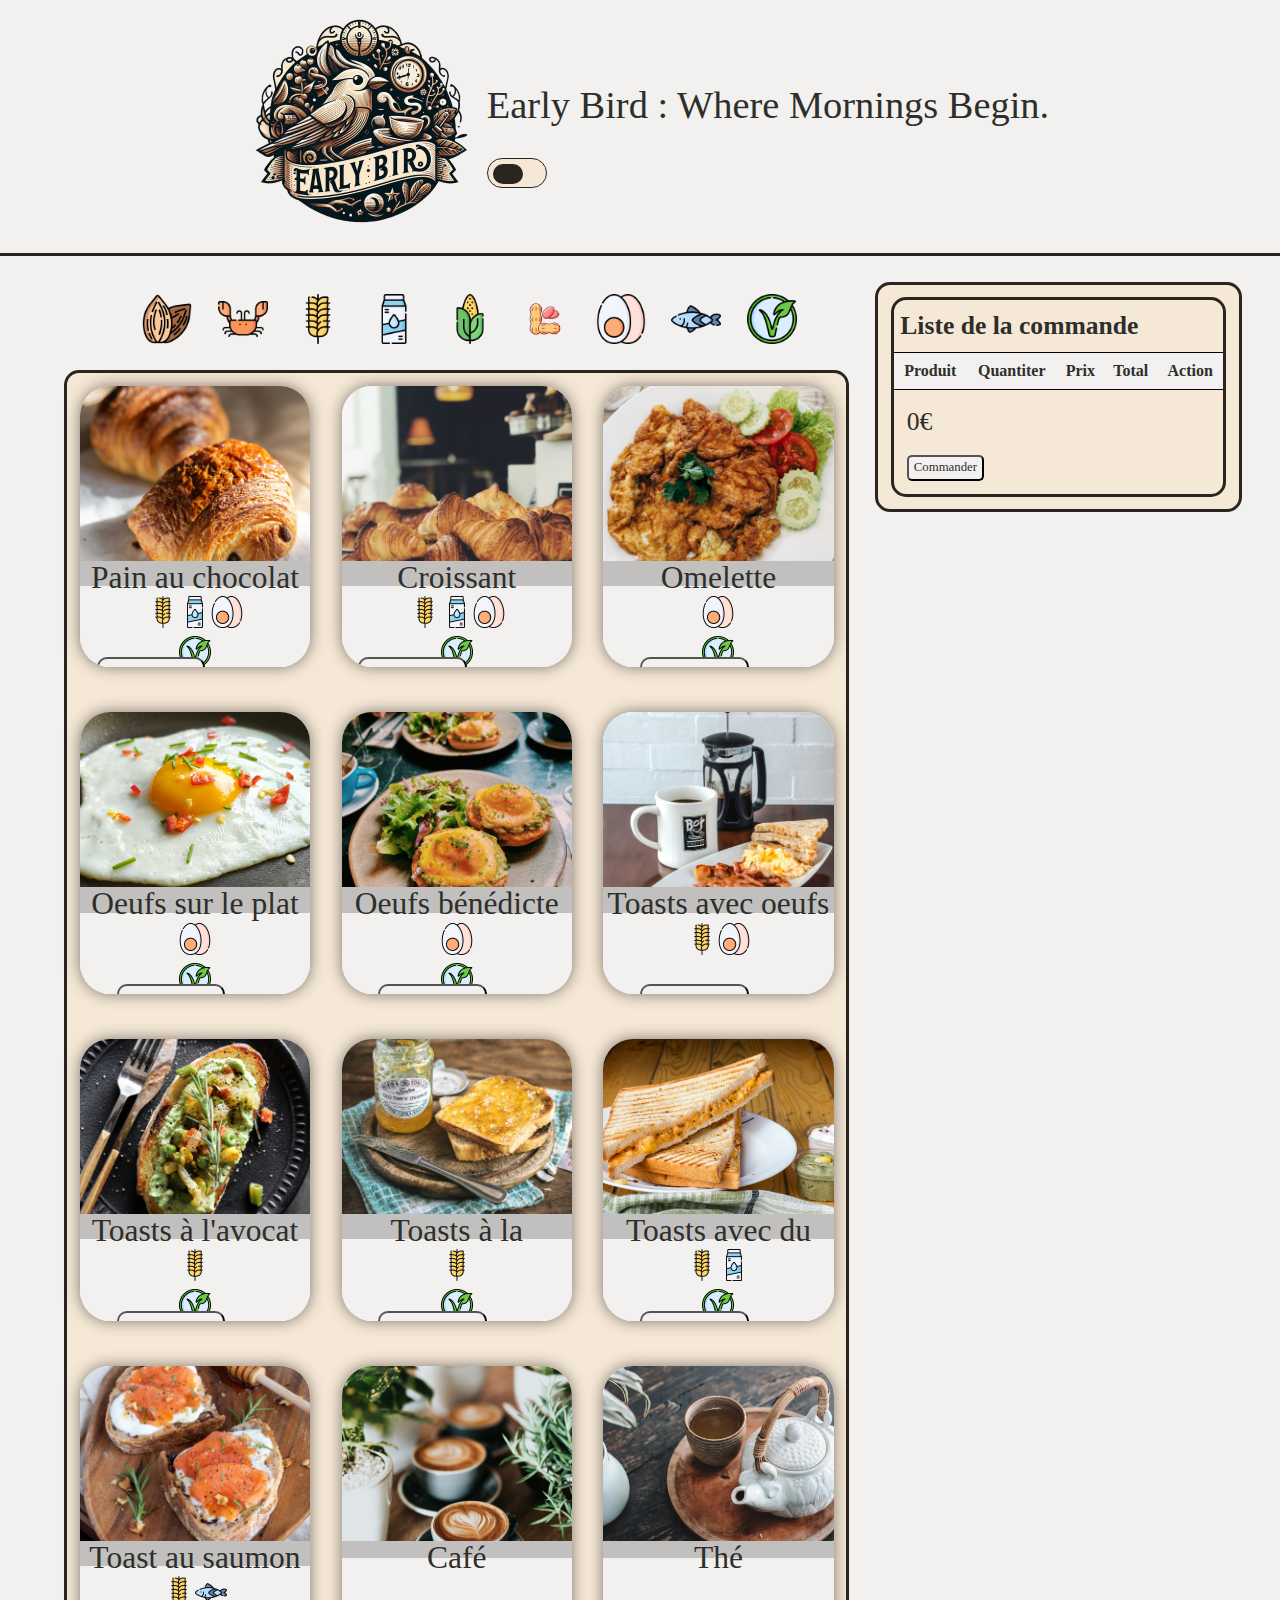
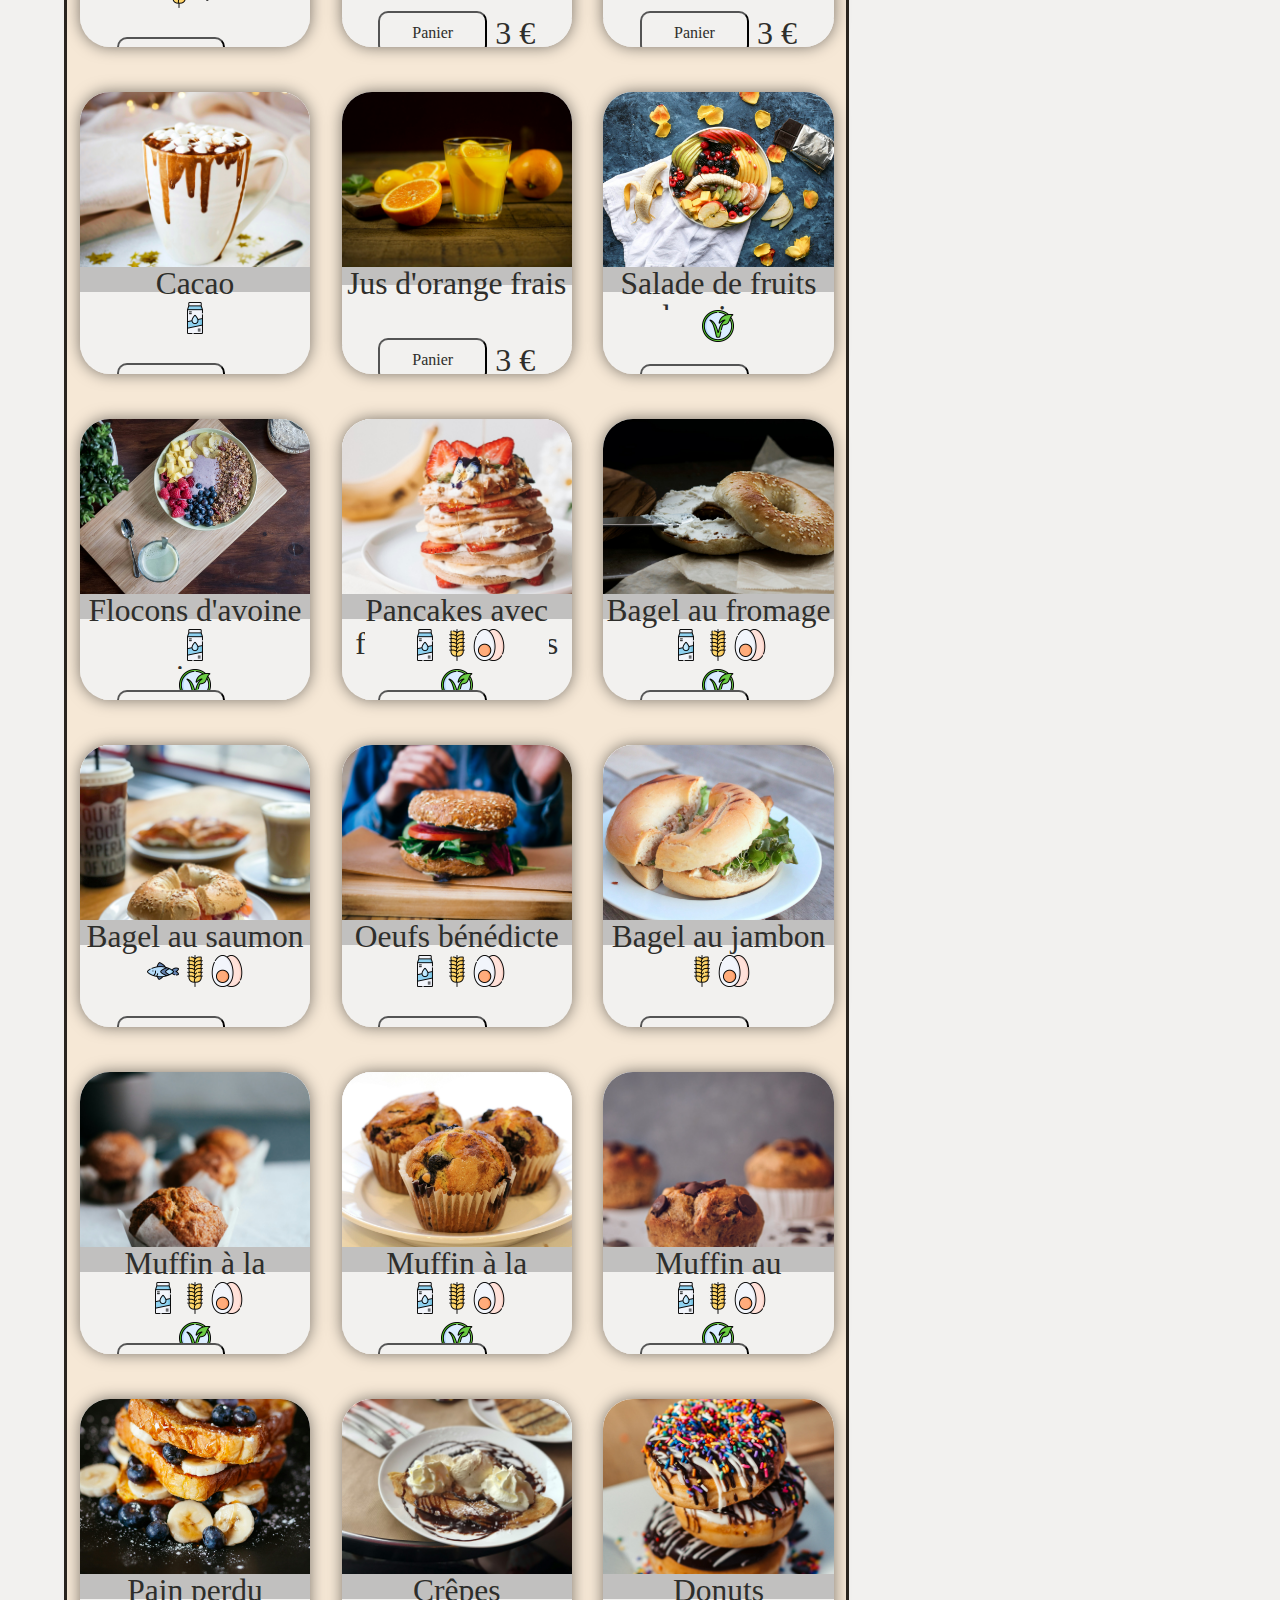
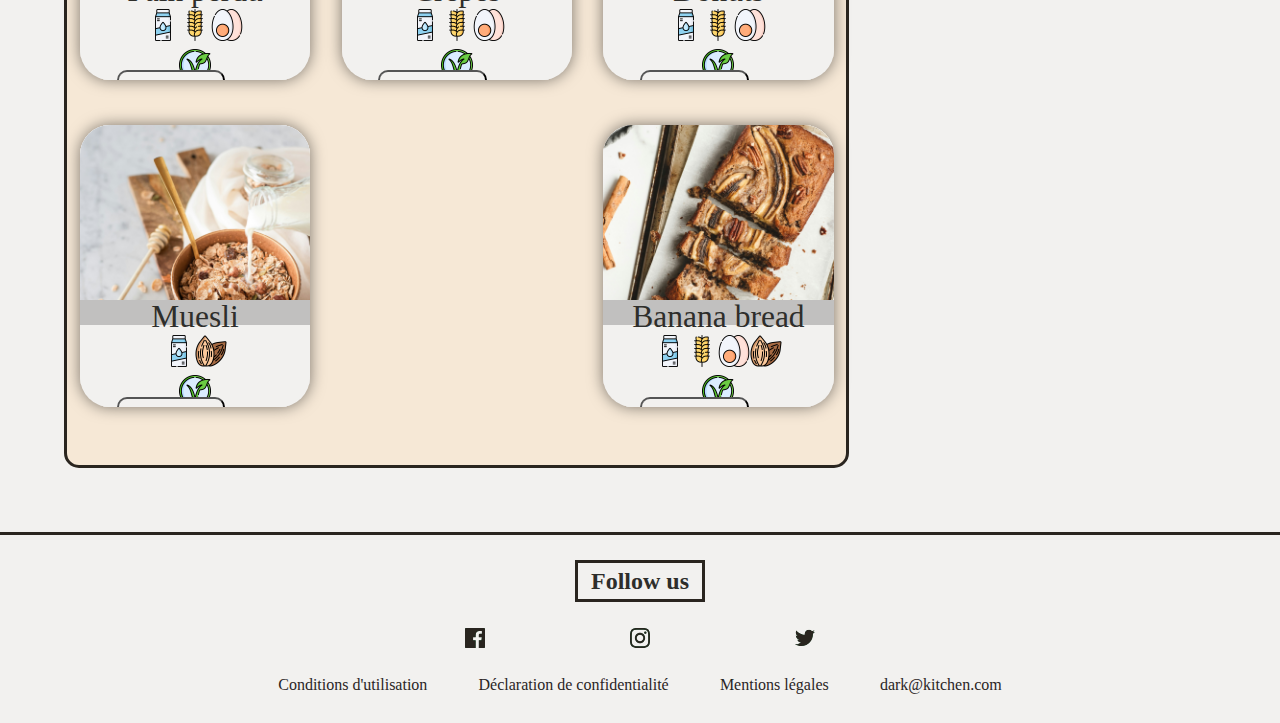
==== commit 840a19a8: "Auto push" ====
--- a/index.html
+++ b/index.html
@@ -3,28 +3,28 @@
 <head>
     <meta charset="UTF-8" />
     <meta name="viewport" content="width=device-width, initial-scale=1.0">
-    <link rel="stylesheet" href="assets/style.css">
+    <link rel="stylesheet" href="assets/styles.css">
     <link rel="stylesheet" href="switch.css">
     <title>Early Bird - Where Mornings Begin.</title>
 </head>
 <body>
     <header class="mode">
         <section>
-            <input type="checkbox" id="switchMode" />
-            <label for="switchMode"></label>
+        <img src="assets/pictures/header.png" alt="logo" class="logo">
         </section>
-        <img src="assets/pictures/header.png" alt="logo" class="logo">
+        <section>
+        <h1>Early Bird : Where Mornings Begin.</h1><!--définir où le placer-->
+                <div class="DarkSwitch">
+                    <input type="checkbox" id="switchMode" />
+                    <label for="switchMode"></label>
+                </div>
+        </section>
+        <!-- <nav class="mode">
 
-        <h1>Early Bird : Where Mornings Begin.</h1><!--définir où le placer-->
-
-        <nav class="mode">
-
-        </nav>
-        <div class="mode" id="shoppingcart">
-            <!-- the DOM is here-->
-        </div>
+        </nav> -->
     </header>
     <main class="mode">
+        <section class="Items">
         <div class="mode" id="filters">
             <input type="checkbox" class="filter" id="1">
             <label for="1"><img src="assets/pictures/allergen/amande.png" alt=""></label>
@@ -45,12 +45,18 @@
             <input type="checkbox" class="filter" id="10">
             <label for="10"><img src="assets/pictures/eating/vegetarien.png" alt=""></label>
         </div>
-        <section class="mode" id="cards">
+        <section class="mode ItmesShop" id="cards">
             <!-- the DOM is here-->
+        </section>
+        </section>
+        <section class="shoppingcart">
+            <div class="mode" id="shoppingcart">
+                <!-- the DOM is here-->
+            </div>
         </section>
     </main>
     <footer class="mode">
-        <h2>Follow us</h2>
+        <h2 class="mode">Follow us</h2>
         <div class="mode followus">
             <img src="assets/pictures/icons/icon-facebook-svg.svg" class="mode" alt="icon-facebook">
             <img src="assets/pictures/icons/icon-instagram-svg.svg" class="mode" alt="icon-instagram">
@@ -62,7 +68,6 @@
             <a href="#" class="mode">Mentions légales</a>
             <a href="#" class="mode">dark@kitchen.com</a>
         </div>
-        
     </footer>
     <script src="assets/script/script.js"></script>
 </body>
--- a/assets/styles.css
+++ b/assets/styles.css
@@ -0,0 +1,386 @@
+@charset "UTF-8";
+body .Light {
+  background-color: #F2F1EF;
+  color: #2e2e2b;
+  transition: all ease-in-out 0.25s;
+}
+
+body .Dark {
+  background-color: #2e2e2b;
+  color: #F2F1EF;
+  transition: all ease-in-out 0.25s;
+}
+
+/*
+  1. Use a more-intuitive box-sizing model.
+*/
+*, *::before, *::after {
+  box-sizing: border-box;
+}
+
+/*
+  2. Remove default margin
+*/
+* {
+  margin: 0;
+  padding: 0;
+}
+
+/*
+  Typographic tweaks!
+  3. Add accessible line-height
+  4. Improve text rendering
+*/
+body {
+  line-height: 1.5;
+  -webkit-font-smoothing: antialiased;
+}
+
+/*
+  5. Improve media defaults
+*/
+img, picture, video, canvas, svg {
+  display: block;
+  max-width: 100%;
+}
+
+/*
+  6. Remove built-in form typography styles
+*/
+input, button, textarea, select {
+  font: inherit;
+}
+
+/*
+  7. Avoid text overflows
+*/
+p, h1, h2, h3, h4, h5, h6 {
+  overflow-wrap: break-word;
+}
+
+/*
+  8. Create a root stacking context
+*/
+#root, #__next {
+  isolation: isolate;
+}
+
+* {
+  -ms-overflow-style: none;
+  /* Internet Explorer 10+ */
+  scrollbar-width: none;
+  /* Firefox */
+}
+
+*::-webkit-scrollbar {
+  display: none;
+  /* Safari and Chrome */
+}
+
+header {
+  height: 20vw;
+  min-height: 150px;
+  display: flex;
+  flex-wrap: wrap;
+  justify-content: center;
+}
+header.Light {
+  border-bottom: solid 3px #2a251f;
+}
+header.Dark {
+  border-bottom: solid 3px #F6E8D6;
+}
+header .logo {
+  width: 20vw;
+}
+header h1 {
+  margin-top: 6vw;
+  text-align: center;
+  font-weight: 300;
+  font-size: 3vw;
+}
+
+main {
+  padding: 5vw;
+  display: flex;
+  flex-direction: row;
+}
+main .Items {
+  width: 75%;
+}
+main .Items .ItmesShop {
+  display: flex;
+  flex-direction: row;
+}
+main .shoppingcart {
+  width: 35%;
+}
+@media only screen and (min-width: 600px) {
+  main {
+    padding-top: 2%;
+  }
+}
+main #filters {
+  display: flex;
+  justify-content: center;
+  margin-bottom: 2vw;
+  margin-top: 1vw;
+}
+main #filters .filter {
+  margin-left: 1vw;
+  margin-right: 1vw;
+}
+main #filters .filter label {
+  width: 5vw;
+  transition: filter 0.3s ease-in-out;
+}
+main #filters .filter label + input[type=checkbox]:checked + main #filters .filter label {
+  filter: grayscale(100%);
+}
+
+footer {
+  display: flex;
+  flex-direction: column;
+  justify-content: center;
+  align-items: center;
+}
+footer.Light {
+  border-top: solid 3px #2a251f;
+}
+footer.Dark {
+  border-top: solid 3px #F6E8D6;
+}
+footer h2 {
+  text-align: center;
+  margin-top: 2vw;
+  padding-left: 1vw;
+  padding-right: 1vw;
+}
+footer h2.Light {
+  border: solid 3px #2a251f;
+}
+footer h2.Dark {
+  border: solid 3px #F6E8D6;
+}
+footer .followus {
+  display: flex;
+  flex-direction: row;
+  width: 50%;
+  margin-right: auto;
+  margin-left: auto;
+  justify-content: space-evenly;
+  padding-top: 2vw;
+  padding-bottom: 2vw;
+  color: #2a251f;
+}
+footer .followus img {
+  background: none !important;
+}
+footer .followus img.Light {
+  filter: invert(9%) sepia(28%) saturate(487%) hue-rotate(353deg) brightness(92%) contrast(86%);
+}
+footer .followus img.Dark {
+  filter: invert(90%) sepia(27%) saturate(135%) hue-rotate(351deg) brightness(97%) contrast(99%);
+}
+footer .legal {
+  text-align: center;
+  display: flex;
+  flex-direction: column;
+  justify-content: center;
+  align-items: center;
+  margin-bottom: 2vw;
+  width: 100%;
+  flex-direction: row;
+}
+footer .legal a {
+  padding-left: 2vw;
+  padding-right: 2vw;
+  text-decoration: none;
+  color: #2a251f;
+}
+footer .legal a.Dark {
+  color: #F6E8D6;
+}
+
+#cards {
+  padding: 1vw;
+  display: flex;
+  flex-wrap: wrap;
+  justify-content: space-between;
+  border-radius: 15px;
+}
+#cards.Light {
+  border: solid 3px #2a251f;
+  background-color: #F6E8D6;
+}
+#cards.Dark {
+  border: solid 3px #F6E8D6;
+  background-color: #2a251f;
+}
+#cards .card {
+  overflow: hidden;
+  width: 18vw;
+  height: 22vw;
+  display: flex;
+  margin-bottom: 5vh;
+  flex-direction: column;
+  border-radius: 30px;
+  box-shadow: 0 0 15px rgba(0, 0, 0, 0.5);
+}
+#cards .card .cardheader {
+  border-radius: 10%;
+}
+#cards .card .cardheader figure {
+  width: 100%;
+  height: 175px;
+}
+#cards .card .cardheader figure img {
+  width: 100%;
+  height: 100%;
+  -o-object-fit: cover;
+     object-fit: cover;
+  -o-object-position: center;
+     object-position: center;
+  border-top-left-radius: 10%;
+  border-top-right-radius: 10%;
+}
+#cards .card:hover figure img {
+  width: 105%;
+  height: 105%;
+}
+#cards .card .cardmain {
+  width: 100%;
+  height: 30%;
+  display: flex;
+  flex-direction: column;
+  justify-items: center;
+  align-items: center;
+}
+#cards .card .cardmain .title {
+  width: 100%;
+  height: 30%;
+  margin-bottom: 10px;
+  font-size: 3.5vh;
+  text-align: center;
+  line-height: 3.7vh;
+}
+#cards .card .cardmain .title.Light {
+  background-color: rgba(0, 0, 0, 0.2);
+}
+#cards .card .cardmain .title.Dark {
+  background-color: rgba(255, 255, 255, 0.2);
+}
+#cards .card .cardmain .allergen {
+  width: 80%;
+  font-size: 1rem;
+  display: flex;
+  justify-content: center;
+  align-items: center;
+}
+#cards .card .cardmain .allergen img {
+  height: 2rem;
+}
+#cards .card .cardmain .diet {
+  width: 80%;
+  font-size: 1rem;
+  display: flex;
+  justify-content: space-around;
+  align-items: center;
+  margin-top: 0.5rem;
+}
+#cards .card .cardmain .diet img {
+  height: 2rem;
+}
+#cards .card .cardfooter {
+  width: 100%;
+  height: 10%;
+  margin-left: auto;
+  margin-right: auto;
+  display: flex;
+  flex-direction: row;
+  justify-content: center;
+  align-items: center;
+  margin-top: 20px;
+}
+#cards .card .cardfooter button {
+  border-radius: 10px;
+  padding: 0.5rem 2rem;
+  margin-right: 0.5rem;
+}
+#cards .card .cardfooter .price {
+  font-size: 2rem;
+}
+#cards .card .cardfooter .price:after {
+  content: "€";
+  margin-left: 0.5rem;
+}
+
+#shoppingcart {
+  padding: 1vw;
+  display: flex;
+  flex-wrap: wrap;
+  justify-content: space-between;
+  width: 100%;
+  border-radius: 15px;
+  margin-left: 2vw;
+}
+#shoppingcart.Light {
+  border: solid 3px #2a251f;
+  background-color: #F6E8D6;
+}
+#shoppingcart.Dark {
+  border: solid 3px #F6E8D6;
+  background-color: #2a251f;
+}
+#shoppingcart #shopping {
+  width: 100%;
+  border-radius: 15px;
+}
+#shoppingcart #shopping.Light {
+  border: solid 3px #2a251f;
+  background-color: #F6E8D6;
+}
+#shoppingcart #shopping.Dark {
+  border: solid 3px #F6E8D6;
+  background-color: #2a251f;
+}
+#shoppingcart #shopping h2 {
+  font-size: 2vw;
+  padding: 0.5vw;
+}
+#shoppingcart #shopping #total {
+  margin-top: 1vw;
+  margin-bottom: 1vw;
+  margin-left: 1vw;
+  font-size: 2vw;
+}
+#shoppingcart #shopping #total.Light {
+  background-color: #F6E8D6;
+}
+#shoppingcart #shopping #total.Dark {
+  background-color: #2a251f;
+}
+#shoppingcart #shopping #btn_order, #shoppingcart #shopping .btnShopRemove {
+  margin-bottom: 1vw;
+  margin-left: 1vw;
+  border-radius: 5px;
+  font-size: 1vw;
+  padding-left: 0.4vw;
+  padding-right: 0.4vw;
+  padding-top: 0.1vw;
+  padding-bottom: 0.1vw;
+}
+#shoppingcart #table {
+  width: 100%;
+  border-collapse: collapse;
+}
+#shoppingcart #table td, #shoppingcart #table th {
+  padding: 0.5vw;
+  border-top: solid 1px black;
+  border-bottom: solid 1px black;
+}
+
+body {
+  width: 100vw;
+  overflow-x: hidden;
+}/*# sourceMappingURL=styles.css.map */--- a/switch.css
+++ b/switch.css
@@ -1,18 +1,10 @@
-* {
-  margin: 0;
-  padding: 0;
-}
-
-section {
-  padding: 20px;
-}
-section input[type=checkbox] {
+.DarkSwitch input[type=checkbox] {
   height: 0;
   width: 0;
   visibility: hidden;
   border: 1px solid #c0c0c0;
 }
-section label {
+.DarkSwitch label {
   cursor: pointer;
   width: 60px;
   height: 30px;
@@ -21,33 +13,32 @@
   border-radius: 100px;
   position: relative;
   border: 1px solid #2a251f;
-  transition: background-color 0.8s;
 }
-section label:after {
+.DarkSwitch label:after {
   content: "";
   position: absolute;
-  top: 4px;
+  top: 5px;
   left: 5px;
-  width: 20px;
+  width: 30px;
   height: 20px;
   background-color: #2a251f;
   border-radius: 90px;
-  transition: 0.3s;  
+  transition: 0.3s;
 }
-section input:checked + label {
+.DarkSwitch input:checked + label {
   background-color: #2a251f;
   transition: background-color 0.8s;
 }
-section input:checked + label:after {
-  left: 55px;
+.DarkSwitch input:checked + label:after {
+  left: calc(100% - 5px);
   transform: translateX(-100%);
   background-color: #F6E8D6 !important;
   transition: background-color 0.8s;
-  width: 20px;
+  width: 30px;
   height: 20px;
 }
-section label:active:after{
-  width: 20px;
+.DarkSwitch label:active:after {
+  width: 50px;
 }
 
 main input[type=checkbox] {
